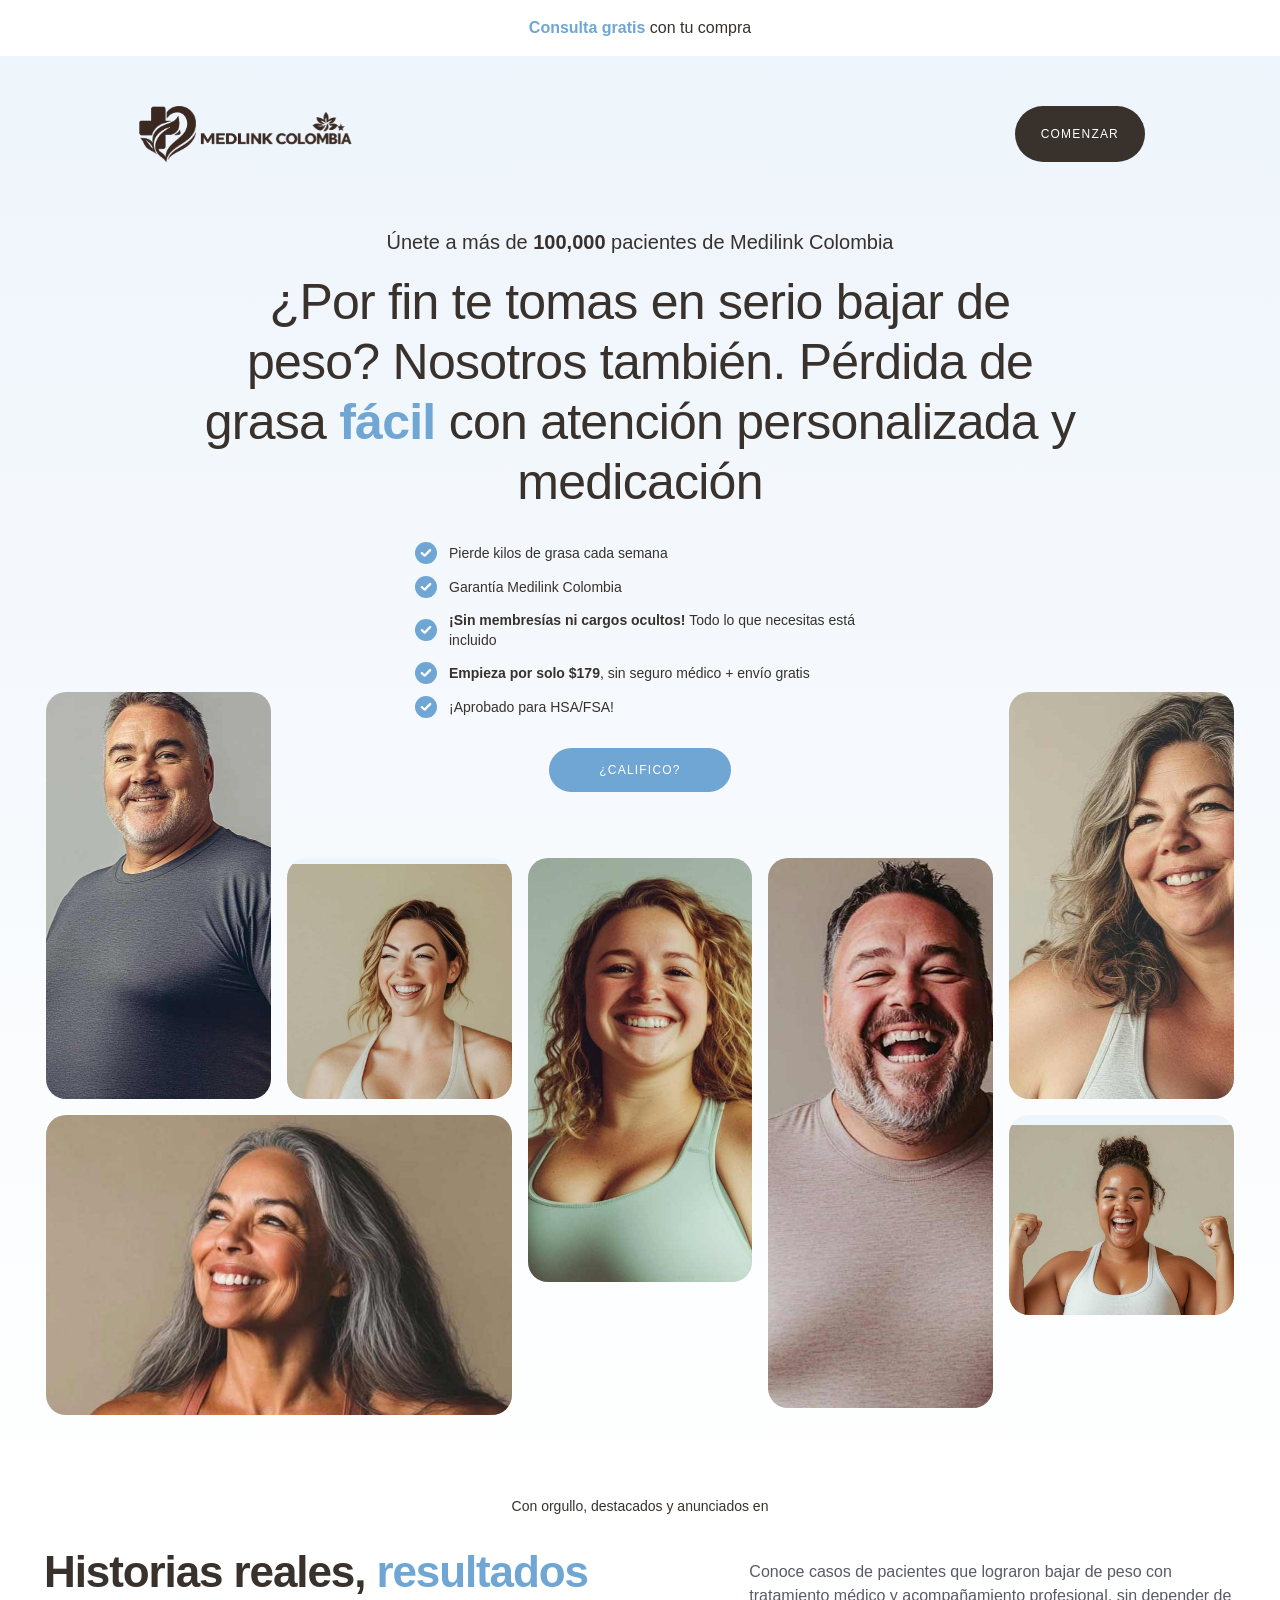
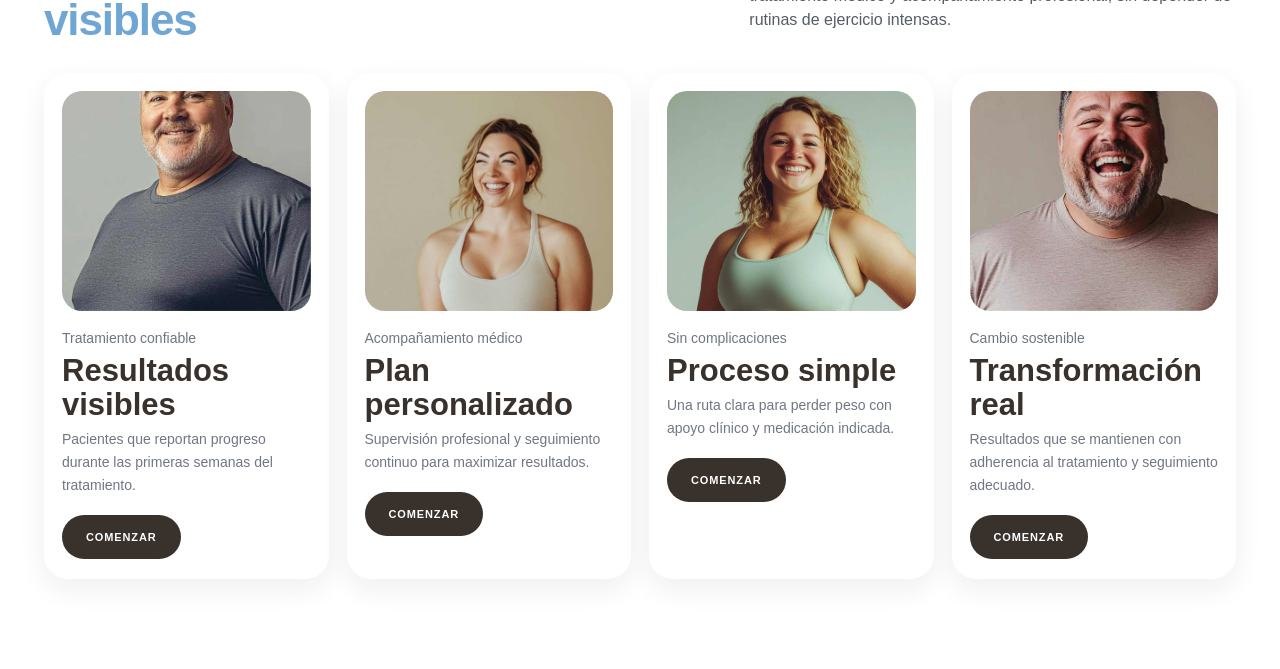
==== index.html @ 035f152e "consulta" ====
<!DOCTYPE html>
<html data-wf-page="675b10f75f873666bfc40424" data-wf-site="675b10f75f873666bfc40425" lang="es">

<!-- Mirrored from glp.medvi.org/ by HTTrack Website Copier/3.x [XR&CO'2014], Fri, 17 Apr 2026 00:10:45 GMT -->
<!-- Added by HTTrack -->
<meta http-equiv="content-type" content="text/html;charset=UTF-8" /><!-- /Added by HTTrack -->

<head>
  <meta charset="utf-8">
  <title>Medilink Colombia - Soluciones personalizadas para bajar de peso</title>
  <meta
    content="Soluciones personalizadas para bajar de peso de Medilink Colombia. Pérdida de peso alcanzable y sostenible con programas individualizados guiados por profesionales médicos que se adaptan a tu vida. Haz el cuestionario para ver si es adecuado para ti."
    name="description" />
  <meta content="Medilink Colombia - Soluciones personalizadas para bajar de peso" property="og:title" />
  <meta
    content="Soluciones personalizadas para bajar de peso de Medilink Colombia. Pérdida de peso alcanzable y sostenible con programas individualizados guiados por profesionales médicos que se adaptan a tu vida. Haz el cuestionario para ver si es adecuado para ti."
    property="og:description" />
  <meta content="width=device-width, initial-scale=1" name="viewport">
  <link href="css/normalize.css" rel="stylesheet" type="text/css">
  <link href="css/components.css" rel="stylesheet" type="text/css">
  <link href="css/medvi-ready.css" rel="stylesheet" type="text/css">
  <style id="mlk-img-motion">
    .mlk-img-effect {
      transform-origin: center center;
      backface-visibility: hidden;
      will-change: transform, opacity;
      transition: transform 1.05s cubic-bezier(.22, .61, .36, 1), opacity .85s ease;
    }

    .mlk-img-effect:not(.hero-photo) {
      opacity: .75;
      transform: scale(1.14);
    }

    .mlk-img-effect.hero-photo {
      opacity: .72;
      transform: translate3d(0, 30px, 0) scale3d(1.42, 1.42, 1) !important;
    }

    body.mlk-img-loaded .mlk-img-effect:not(.hero-photo) {
      opacity: 1;
      transform: scale(1);
    }

    body.mlk-img-loaded .mlk-img-effect.hero-photo {
      opacity: 1;
      transform: translate3d(0, 30px, 0) scale3d(1.2, 1.2, 1) !important;
    }

    .mlk-img-effect:not(.hero-photo):hover {
      transform: translateY(-1px) scale(1.065);
      transition-duration: .65s;
      transition-timing-function: cubic-bezier(.2, .8, .2, 1);
    }

    .photo-grid-item:hover .mlk-img-effect.hero-photo {
      transform: translate3d(0, 30px, 0) scale3d(1.3, 1.3, 1) !important;
      transition-duration: .7s;
      transition-timing-function: cubic-bezier(.2, .8, .2, 1);
    }

    .nav-menu .product-image {
      overflow: hidden;
      border-radius: 16px;
    }

    body.mlk-img-loaded .nav-menu .product-image:hover .mlk-img-effect:not(.hero-photo) {
      transform: scale(1.08);
    }

    @media (prefers-reduced-motion: reduce) {

      .mlk-img-effect,
      .mlk-img-effect.hero-photo {
        transition: none !important;
      }

      .mlk-img-effect,
      body.mlk-img-loaded .mlk-img-effect {
        opacity: 1 !important;
      }

      .mlk-img-effect:not(.hero-photo),
      body.mlk-img-loaded .mlk-img-effect:not(.hero-photo) {
        transform: scale(1) !important;
      }

      .mlk-img-effect.hero-photo,
      body.mlk-img-loaded .mlk-img-effect.hero-photo {
        transform: translate3d(0, 30px, 0) scale3d(1.2, 1.2, 1) !important;
      }

      .mlk-img-effect:hover,
      .photo-grid-item:hover .mlk-img-effect.hero-photo {
        transform: none !important;
      }
    }
  </style>
  <style>
    @media (min-width:992px) {
      html.w-mod-js:not(.w-mod-ix) [data-w-id="e674c190-0f85-4a4f-f074-12f799019504"] {
        -webkit-transform: translate3d(0, 35px, 0) scale3d(1, 1, 1) rotateX(0) rotateY(0) rotateZ(0) skew(0, 0);
        -moz-transform: translate3d(0, 35px, 0) scale3d(1, 1, 1) rotateX(0) rotateY(0) rotateZ(0) skew(0, 0);
        -ms-transform: translate3d(0, 35px, 0) scale3d(1, 1, 1) rotateX(0) rotateY(0) rotateZ(0) skew(0, 0);
        transform: translate3d(0, 35px, 0) scale3d(1, 1, 1) rotateX(0) rotateY(0) rotateZ(0) skew(0, 0);
        opacity: 0;
      }

      html.w-mod-js:not(.w-mod-ix) [data-w-id="e674c190-0f85-4a4f-f074-12f79901950e"] {
        -webkit-transform: translate3d(0, 35px, 0) scale3d(1, 1, 1) rotateX(0) rotateY(0) rotateZ(0) skew(0, 0);
        -moz-transform: translate3d(0, 35px, 0) scale3d(1, 1, 1) rotateX(0) rotateY(0) rotateZ(0) skew(0, 0);
        -ms-transform: translate3d(0, 35px, 0) scale3d(1, 1, 1) rotateX(0) rotateY(0) rotateZ(0) skew(0, 0);
        transform: translate3d(0, 35px, 0) scale3d(1, 1, 1) rotateX(0) rotateY(0) rotateZ(0) skew(0, 0);
        opacity: 0;
      }

      html.w-mod-js:not(.w-mod-ix) [data-w-id="e674c190-0f85-4a4f-f074-12f799019518"] {
        -webkit-transform: translate3d(0, 35px, 0) scale3d(1, 1, 1) rotateX(0) rotateY(0) rotateZ(0) skew(0, 0);
        -moz-transform: translate3d(0, 35px, 0) scale3d(1, 1, 1) rotateX(0) rotateY(0) rotateZ(0) skew(0, 0);
        -ms-transform: translate3d(0, 35px, 0) scale3d(1, 1, 1) rotateX(0) rotateY(0) rotateZ(0) skew(0, 0);
        transform: translate3d(0, 35px, 0) scale3d(1, 1, 1) rotateX(0) rotateY(0) rotateZ(0) skew(0, 0);
        opacity: 0;
      }

      html.w-mod-js:not(.w-mod-ix) [data-w-id="e674c190-0f85-4a4f-f074-12f799019522"] {
        -webkit-transform: translate3d(0, 35px, 0) scale3d(1, 1, 1) rotateX(0) rotateY(0) rotateZ(0) skew(0, 0);
        -moz-transform: translate3d(0, 35px, 0) scale3d(1, 1, 1) rotateX(0) rotateY(0) rotateZ(0) skew(0, 0);
        -ms-transform: translate3d(0, 35px, 0) scale3d(1, 1, 1) rotateX(0) rotateY(0) rotateZ(0) skew(0, 0);
        transform: translate3d(0, 35px, 0) scale3d(1, 1, 1) rotateX(0) rotateY(0) rotateZ(0) skew(0, 0);
        opacity: 0;
      }

      html.w-mod-js:not(.w-mod-ix) [data-w-id="01c7641e-baf1-0eb6-15cc-543fe012c82e"] {
        -webkit-transform: translate3d(0, 35px, 0) scale3d(1, 1, 1) rotateX(0) rotateY(0) rotateZ(0) skew(0, 0);
        -moz-transform: translate3d(0, 35px, 0) scale3d(1, 1, 1) rotateX(0) rotateY(0) rotateZ(0) skew(0, 0);
        -ms-transform: translate3d(0, 35px, 0) scale3d(1, 1, 1) rotateX(0) rotateY(0) rotateZ(0) skew(0, 0);
        transform: translate3d(0, 35px, 0) scale3d(1, 1, 1) rotateX(0) rotateY(0) rotateZ(0) skew(0, 0);
        opacity: 0;
      }

      html.w-mod-js:not(.w-mod-ix) [data-w-id="e674c190-0f85-4a4f-f074-12f799019509"] {
        -webkit-transform: translate3d(null, 0px, 0) scale3d(1, 1, 1) rotateX(0) rotateY(0) rotateZ(0deg) skew(0, 0);
        -moz-transform: translate3d(null, 0px, 0) scale3d(1, 1, 1) rotateX(0) rotateY(0) rotateZ(0deg) skew(0, 0);
        -ms-transform: translate3d(null, 0px, 0) scale3d(1, 1, 1) rotateX(0) rotateY(0) rotateZ(0deg) skew(0, 0);
        transform: translate3d(null, 0px, 0) scale3d(1, 1, 1) rotateX(0) rotateY(0) rotateZ(0deg) skew(0, 0);
      }

      html.w-mod-js:not(.w-mod-ix) [data-w-id="e674c190-0f85-4a4f-f074-12f799019513"] {
        -webkit-transform: translate3d(null, 0px, 0) scale3d(1, 1, 1) rotateX(0) rotateY(0) rotateZ(0deg) skew(0, 0);
        -moz-transform: translate3d(null, 0px, 0) scale3d(1, 1, 1) rotateX(0) rotateY(0) rotateZ(0deg) skew(0, 0);
        -ms-transform: translate3d(null, 0px, 0) scale3d(1, 1, 1) rotateX(0) rotateY(0) rotateZ(0deg) skew(0, 0);
        transform: translate3d(null, 0px, 0) scale3d(1, 1, 1) rotateX(0) rotateY(0) rotateZ(0deg) skew(0, 0);
      }

      html.w-mod-js:not(.w-mod-ix) [data-w-id="e674c190-0f85-4a4f-f074-12f79901951d"] {
        -webkit-transform: translate3d(null, 0px, 0) scale3d(1, 1, 1) rotateX(0) rotateY(0) rotateZ(0deg) skew(0, 0);
        -moz-transform: translate3d(null, 0px, 0) scale3d(1, 1, 1) rotateX(0) rotateY(0) rotateZ(0deg) skew(0, 0);
        -ms-transform: translate3d(null, 0px, 0) scale3d(1, 1, 1) rotateX(0) rotateY(0) rotateZ(0deg) skew(0, 0);
        transform: translate3d(null, 0px, 0) scale3d(1, 1, 1) rotateX(0) rotateY(0) rotateZ(0deg) skew(0, 0);
      }

      html.w-mod-js:not(.w-mod-ix) [data-w-id="e674c190-0f85-4a4f-f074-12f799019527"] {
        -webkit-transform: translate3d(null, 0px, 0) scale3d(1, 1, 1) rotateX(0) rotateY(0) rotateZ(0deg) skew(0, 0);
        -moz-transform: translate3d(null, 0px, 0) scale3d(1, 1, 1) rotateX(0) rotateY(0) rotateZ(0deg) skew(0, 0);
        -ms-transform: translate3d(null, 0px, 0) scale3d(1, 1, 1) rotateX(0) rotateY(0) rotateZ(0deg) skew(0, 0);
        transform: translate3d(null, 0px, 0) scale3d(1, 1, 1) rotateX(0) rotateY(0) rotateZ(0deg) skew(0, 0);
      }

      html.w-mod-js:not(.w-mod-ix) [data-w-id="d423a7e4-0c7a-89fc-0e4f-7700053c6957"] {
        -webkit-transform: translate3d(0, 35px, 0) scale3d(1, 1, 1) rotateX(0) rotateY(0) rotateZ(0) skew(0, 0);
        -moz-transform: translate3d(0, 35px, 0) scale3d(1, 1, 1) rotateX(0) rotateY(0) rotateZ(0) skew(0, 0);
        -ms-transform: translate3d(0, 35px, 0) scale3d(1, 1, 1) rotateX(0) rotateY(0) rotateZ(0) skew(0, 0);
        transform: translate3d(0, 35px, 0) scale3d(1, 1, 1) rotateX(0) rotateY(0) rotateZ(0) skew(0, 0);
        opacity: 0;
      }

      html.w-mod-js:not(.w-mod-ix) [data-w-id="d423a7e4-0c7a-89fc-0e4f-7700053c695c"] {
        -webkit-transform: translate3d(null, 0px, 0) scale3d(1, 1, 1) rotateX(0) rotateY(0) rotateZ(0deg) skew(0, 0);
        -moz-transform: translate3d(null, 0px, 0) scale3d(1, 1, 1) rotateX(0) rotateY(0) rotateZ(0deg) skew(0, 0);
        -ms-transform: translate3d(null, 0px, 0) scale3d(1, 1, 1) rotateX(0) rotateY(0) rotateZ(0deg) skew(0, 0);
        transform: translate3d(null, 0px, 0) scale3d(1, 1, 1) rotateX(0) rotateY(0) rotateZ(0deg) skew(0, 0);
      }

      html.w-mod-js:not(.w-mod-ix) [data-w-id="479a3202-ac8a-c37c-8a87-28e137f671bd"] {
        -webkit-transform: translate3d(0, 35px, 0) scale3d(1, 1, 1) rotateX(0) rotateY(0) rotateZ(0) skew(0, 0);
        -moz-transform: translate3d(0, 35px, 0) scale3d(1, 1, 1) rotateX(0) rotateY(0) rotateZ(0) skew(0, 0);
        -ms-transform: translate3d(0, 35px, 0) scale3d(1, 1, 1) rotateX(0) rotateY(0) rotateZ(0) skew(0, 0);
        transform: translate3d(0, 35px, 0) scale3d(1, 1, 1) rotateX(0) rotateY(0) rotateZ(0) skew(0, 0);
        opacity: 0;
      }

      html.w-mod-js:not(.w-mod-ix) [data-w-id="f6936d05-61d4-6b04-420d-5d64205a6a39"] {
        -webkit-transform: translate3d(0, 35px, 0) scale3d(1, 1, 1) rotateX(0) rotateY(0) rotateZ(0) skew(0, 0);
        -moz-transform: translate3d(0, 35px, 0) scale3d(1, 1, 1) rotateX(0) rotateY(0) rotateZ(0) skew(0, 0);
        -ms-transform: translate3d(0, 35px, 0) scale3d(1, 1, 1) rotateX(0) rotateY(0) rotateZ(0) skew(0, 0);
        transform: translate3d(0, 35px, 0) scale3d(1, 1, 1) rotateX(0) rotateY(0) rotateZ(0) skew(0, 0);
        opacity: 0;
      }

      html.w-mod-js:not(.w-mod-ix) [data-w-id="d5fdca53-e0b8-b389-68dd-94b9ae99a614"] {
        -webkit-transform: translate3d(0, 35px, 0) scale3d(1, 1, 1) rotateX(0) rotateY(0) rotateZ(0) skew(0, 0);
        -moz-transform: translate3d(0, 35px, 0) scale3d(1, 1, 1) rotateX(0) rotateY(0) rotateZ(0) skew(0, 0);
        -ms-transform: translate3d(0, 35px, 0) scale3d(1, 1, 1) rotateX(0) rotateY(0) rotateZ(0) skew(0, 0);
        transform: translate3d(0, 35px, 0) scale3d(1, 1, 1) rotateX(0) rotateY(0) rotateZ(0) skew(0, 0);
        opacity: 0;
      }

      html.w-mod-js:not(.w-mod-ix) [data-w-id="d5fdca53-e0b8-b389-68dd-94b9ae99a616"] {
        -webkit-transform: translate3d(0, 35px, 0) scale3d(1, 1, 1) rotateX(0) rotateY(0) rotateZ(0) skew(0, 0);
        -moz-transform: translate3d(0, 35px, 0) scale3d(1, 1, 1) rotateX(0) rotateY(0) rotateZ(0) skew(0, 0);
        -ms-transform: translate3d(0, 35px, 0) scale3d(1, 1, 1) rotateX(0) rotateY(0) rotateZ(0) skew(0, 0);
        transform: translate3d(0, 35px, 0) scale3d(1, 1, 1) rotateX(0) rotateY(0) rotateZ(0) skew(0, 0);
        opacity: 0;
      }
    }

    @media (max-width:991px) and (min-width:768px) {
      html.w-mod-js:not(.w-mod-ix) [data-w-id="479a3202-ac8a-c37c-8a87-28e137f671bd"] {
        -webkit-transform: translate3d(0, 35px, 0) scale3d(1, 1, 1) rotateX(0) rotateY(0) rotateZ(0) skew(0, 0);
        -moz-transform: translate3d(0, 35px, 0) scale3d(1, 1, 1) rotateX(0) rotateY(0) rotateZ(0) skew(0, 0);
        -ms-transform: translate3d(0, 35px, 0) scale3d(1, 1, 1) rotateX(0) rotateY(0) rotateZ(0) skew(0, 0);
        transform: translate3d(0, 35px, 0) scale3d(1, 1, 1) rotateX(0) rotateY(0) rotateZ(0) skew(0, 0);
        opacity: 0;
      }

      html.w-mod-js:not(.w-mod-ix) [data-w-id="f6936d05-61d4-6b04-420d-5d64205a6a39"] {
        -webkit-transform: translate3d(0, 35px, 0) scale3d(1, 1, 1) rotateX(0) rotateY(0) rotateZ(0) skew(0, 0);
        -moz-transform: translate3d(0, 35px, 0) scale3d(1, 1, 1) rotateX(0) rotateY(0) rotateZ(0) skew(0, 0);
        -ms-transform: translate3d(0, 35px, 0) scale3d(1, 1, 1) rotateX(0) rotateY(0) rotateZ(0) skew(0, 0);
        transform: translate3d(0, 35px, 0) scale3d(1, 1, 1) rotateX(0) rotateY(0) rotateZ(0) skew(0, 0);
        opacity: 0;
      }

      html.w-mod-js:not(.w-mod-ix) [data-w-id="d5fdca53-e0b8-b389-68dd-94b9ae99a614"] {
        -webkit-transform: translate3d(0, 35px, 0) scale3d(1, 1, 1) rotateX(0) rotateY(0) rotateZ(0) skew(0, 0);
        -moz-transform: translate3d(0, 35px, 0) scale3d(1, 1, 1) rotateX(0) rotateY(0) rotateZ(0) skew(0, 0);
        -ms-transform: translate3d(0, 35px, 0) scale3d(1, 1, 1) rotateX(0) rotateY(0) rotateZ(0) skew(0, 0);
        transform: translate3d(0, 35px, 0) scale3d(1, 1, 1) rotateX(0) rotateY(0) rotateZ(0) skew(0, 0);
        opacity: 0;
      }

      html.w-mod-js:not(.w-mod-ix) [data-w-id="d5fdca53-e0b8-b389-68dd-94b9ae99a616"] {
        -webkit-transform: translate3d(0, 35px, 0) scale3d(1, 1, 1) rotateX(0) rotateY(0) rotateZ(0) skew(0, 0);
        -moz-transform: translate3d(0, 35px, 0) scale3d(1, 1, 1) rotateX(0) rotateY(0) rotateZ(0) skew(0, 0);
        -ms-transform: translate3d(0, 35px, 0) scale3d(1, 1, 1) rotateX(0) rotateY(0) rotateZ(0) skew(0, 0);
        transform: translate3d(0, 35px, 0) scale3d(1, 1, 1) rotateX(0) rotateY(0) rotateZ(0) skew(0, 0);
        opacity: 0;
      }
    }
  </style>


  <script src="../ajax.googleapis.com/ajax/libs/webfont/1.6.26/webfont.js"
    type="50a0bc03bc5984468acccd74-text/javascript"></script>
  <script
    type="50a0bc03bc5984468acccd74-text/javascript">WebFont.load({  google: {    families: ["Red Hat Text:300,regular,500,600,700"]  }});</script>
  <script
    type="50a0bc03bc5984468acccd74-text/javascript">!function(o,c){var n=c.documentElement,t=" w-mod-";n.className+=t+"js",("ontouchstart"in o||o.DocumentTouch&&c instanceof DocumentTouch)&&(n.className+=t+"touch")}(window,document);</script>
  <link href="../medvi.org/medvi-icon.png" rel="shortcut icon" type="image/x-icon">
  <link href="../medvi.org/medvi-icon.png" rel="apple-touch-icon"><!--  Count Up Animation for Numbers  -->
  <script src="../cdn.jsdelivr.net/npm/%40flowbase-co/boosters-countup%401.0.0/dist/countup.min.js"
    type="50a0bc03bc5984468acccd74-text/javascript" defer=""></script>

  <script defer event-afid="6" event-affid="6" event-sub1="" event-sub2="" event-sub3="" event-sub4="" event-sub5=""
    event-pub="6" event-oid="5" event-page="1210ctrl" event-form="" event-tid="" data-domain="care.medvi.org"
    src="../plausible.io/js/script.pageview-props.js" type="50a0bc03bc5984468acccd74-text/javascript"></script>

  <meta name="facebook-domain-verification" content="zjrh79yvmzyolq0vtlf3o3zdoz22ql" />

  <link rel="alternate" hreflang="en" href="https://medvi.org/">
  <link rel="alternate" hreflang="es" href="https://es.medvi.org/">
  <script type="50a0bc03bc5984468acccd74-text/javascript" src="../cdn.weglot.com/weglot.min.js"></script>
  <script type="50a0bc03bc5984468acccd74-text/javascript">
    Weglot.initialize({
        api_key: 'wg_d8ae70ab2f3d959366b1c227ec1558865'
    });
</script>
  <!-- Start VWO Async SmartCode -->
  <link rel="preconnect" href="https://dev.visualwebsiteoptimizer.com/" />
  <script type="50a0bc03bc5984468acccd74-text/javascript" id='vwoCode'>
window._vwo_code || (function() {
var account_id=1023394,
version=2.1,
settings_tolerance=2000,
hide_element='body',
hide_element_style = 'opacity:0 !important;filter:alpha(opacity=0) !important;background:none !important;transition:none !important;',
/* DO NOT EDIT BELOW THIS LINE */
f=false,w=window,d=document,v=d.querySelector('#vwoCode'),cK='_vwo_'+account_id+'_settings',cc={};try{var c=JSON.parse(localStorage.getItem('_vwo_'+account_id+'_config'));cc=c&&typeof c==='object'?c:{}}catch(e){}var stT=cc.stT==='session'?w.sessionStorage:w.localStorage;code={nonce:v&&v.nonce,library_tolerance:function(){return typeof library_tolerance!=='undefined'?library_tolerance:undefined},settings_tolerance:function(){return cc.sT||settings_tolerance},hide_element_style:function(){return'{'+(cc.hES||hide_element_style)+'}'},hide_element:function(){if(performance.getEntriesByName('first-contentful-paint')[0]){return''}return typeof cc.hE==='string'?cc.hE:hide_element},getVersion:function(){return version},finish:function(e){if(!f){f=true;var t=d.getElementById('_vis_opt_path_hides');if(t)t.parentNode.removeChild(t);if(e)(new Image).src='../dev.visualwebsiteoptimizer.com/ee5ba7.gif?a='+account_id+e}},finished:function(){return f},addScript:function(e){var t=d.createElement('script');t.type='text/javascript';if(e.src){t.src=e.src}else{t.text=e.text}v&&t.setAttribute('nonce',v.nonce);d.getElementsByTagName('head')[0].appendChild(t)},load:function(e,t){var n=this.getSettings(),i=d.createElement('script'),r=this;t=t||{};if(n){i.textContent=n;d.getElementsByTagName('head')[0].appendChild(i);if(!w.VWO||VWO.caE){stT.removeItem(cK);r.load(e)}}else{var o=new XMLHttpRequest;o.open('GET.html',e,true);o.withCredentials=!t.dSC;o.responseType=t.responseType||'text';o.onload=function(){if(t.onloadCb){return t.onloadCb(o,e)}if(o.status===200||o.status===304){_vwo_code.addScript({text:o.responseText})}else{_vwo_code.finish('&e=loading_failure:'+e)}};o.onerror=function(){if(t.onerrorCb){return t.onerrorCb(e)}_vwo_code.finish('&e=loading_failure:'+e)};o.send()}},getSettings:function(){try{var e=stT.getItem(cK);if(!e){return}e=JSON.parse(e);if(Date.now()>e.e){stT.removeItem(cK);return}return e.s}catch(e){return}},init:function(){if(d.URL.indexOf('__vwo_disable__')>-1)return;var e=this.settings_tolerance();w._vwo_settings_timer=setTimeout(function(){_vwo_code.finish();stT.removeItem(cK)},e);var t;if(this.hide_element()!=='body'){t=d.createElement('style');var n=this.hide_element(),i=n?n+this.hide_element_style():'',r=d.getElementsByTagName('head')[0];t.setAttribute('id','_vis_opt_path_hides');v&&t.setAttribute('nonce',v.nonce);t.setAttribute('type','text/css');if(t.styleSheet)t.styleSheet.cssText=i;else t.appendChild(d.createTextNode(i));r.appendChild(t)}else{t=d.getElementsByTagName('head')[0];var i=d.createElement('div');i.style.cssText='z-index: 2147483647 !important;position: fixed !important;left: 0 !important;top: 0 !important;width: 100% !important;height: 100% !important;background: white !important;display: block !important;';i.setAttribute('id','_vis_opt_path_hides');i.classList.add('_vis_hide_layer');t.parentNode.insertBefore(i,t.nextSibling)}var o=window._vis_opt_url||d.URL,s='https://dev.visualwebsiteoptimizer.com/j.php?a='+account_id+'&u='+encodeURIComponent(o)+'&vn='+version;if(w.location.search.indexOf('_vwo_xhr')!==-1){this.addScript({src:s})}else{this.load(s+'&x=true')}}};w._vwo_code=code;code.init();})();
</script>
  <!-- End VWO Async SmartCode -->
  <!-- Google tag (gtag.js) -->
  <script async src="https://www.googletagmanager.com/gtag/js?id=AW-17694289818"
    type="50a0bc03bc5984468acccd74-text/javascript"></script>
  <script type="50a0bc03bc5984468acccd74-text/javascript">
  window.dataLayer = window.dataLayer || [];
  function gtag(){dataLayer.push(arguments);}
  gtag('js', new Date());
  gtag('config', 'AW-17694289818');
</script>
</head>

<body class="body">
  <div
    style="-webkit-transform:translate3d(0, -84px, 0) scale3d(1, 1, 1) rotateX(0) rotateY(0) rotateZ(0) skew(0, 0);-moz-transform:translate3d(0, -84px, 0) scale3d(1, 1, 1) rotateX(0) rotateY(0) rotateZ(0) skew(0, 0);-ms-transform:translate3d(0, -84px, 0) scale3d(1, 1, 1) rotateX(0) rotateY(0) rotateZ(0) skew(0, 0);transform:translate3d(0, -84px, 0) scale3d(1, 1, 1) rotateX(0) rotateY(0) rotateZ(0) skew(0, 0)"
    class="w-layout-blockcontainer hero---navigation fixed w-container">
    <div class="navigation fixed-2">
      <a href="https://home.medvi.org/" class="medvi-header-logo fixed-3 w-nav-brand"><img width="250" loading="eager"
          alt="Logo de Medilink Colombia" src="images/LOGO-MEDILINK.png" class="logo-image fixed-4"></a>
      <div class="header-ctas fixed-5">
        <a href="intakeform6089.html?afid=org" class="primary-cta nav fixed-6 w-button">Obtén aprobación</a>
        <a data-w-id="75c0f0e7-0026-faeb-f0c8-b35055cf7fa7" href="#" class="navbar-wrapper fixed-7 w-inline-block"
          alt="Menu Link">
          <div class="navbar_hamburger fixed-8">
            <div class="navbar_hamburger-line _1 fixed-9"></div>
            <div class="navbar_hamburger-line _2 fixed-10"></div>
          </div>
        </a>
      </div>
    </div>
  </div>

  <div class="main-page-wrapper">
    <div data-w-id="39198298-98d3-7ca4-293e-1e90ed08feee" class="announcements" style="display:block;">
      <div class="top-bar-text"><span class="evergreen">Consulta gratis</span> con tu compra<br></div>
    </div>
    <section id="hero" data-w-id="706a5c6f-e030-079d-a39b-d302d49c06b4" class="section---hero">
      <div data-w-id="68625416-fd88-ff71-10df-f23f9bbea1c2"
        class="w-layout-blockcontainer hero---navigation w-container">
        <div class="navigation">
          <a href="https://home.medvi.org/" class="medvi-header-logo w-nav-brand"><img width="250" loading="eager"
              alt="Logo de Medilink Colombia" src="images/LOGO-MEDILINK.png" class="logo-image"></a>
          <div class="header-ctas">
            <a href="intakeform6089.html?afid=org" class="primary-cta nav w-button">Comenzar</a>
          </div>
        </div>
      </div>
      <div data-w-id="2b5f5bb8-4e72-75d4-3f93-c322b69f4445" class="w-layout-blockcontainer hero---content w-container">
        <div class="hero-block">
          <div class="hero-preheader">Únete a más de <span class="text-span">100,000</span> pacientes de Medilink Colombia</div>
          <h1 class="heading">¿Por fin te tomas en serio bajar de peso? Nosotros también. Pérdida de grasa <span class="evergreen">fácil</span> con atención personalizada y medicación</h1>
          <div class="w-layout-grid list-grid hero-checklist">
            <div id="w-node-_0e395121-33fa-02bc-dd6f-d50a531e6895-bfc40424" class="list-item-container"><img
                alt="Pierde peso rápido" src="images/checkmark-icon-white.svg" class="image checkmark">
              <div class="list-item-text">Pierde kilos de grasa cada semana</div>
            </div>
            <div id="w-node-_73d7b881-9a86-cfdd-8a58-47ed50c961af-bfc40424" class="list-item-container"><img
                alt="Garantía Medilink Colombia" src="images/checkmark-icon-white.svg" class="image checkmark">
              <div class="list-item-text">Garantía Medilink Colombia</div>
            </div>
            <div id="w-node-ba0cb621-9a7e-b50c-5ff2-cb11cc2fb6ab-bfc40424" class="list-item-container"><img
                alt="Sin cargos ocultos" src="images/checkmark-icon-white.svg" class="image checkmark">
              <div class="list-item-text"><span class="semi-bold">¡Sin membresías ni cargos ocultos!</span> Todo lo que
                necesitas está incluido</div>
            </div>
            <div id="w-node-ba0cb621-9a7e-b50c-5ff2-cb11cc2fb6ab-bfc40424" class="list-item-container"><img
                alt="Empieza hoy" src="images/checkmark-icon-white.svg" class="image checkmark">
              <div class="list-item-text"><span class="semi-bold">Empieza por solo $179</span>, sin seguro médico +
                envío gratis</div>
            </div>
            <div id="w-node-ba0cb621-9a7e-b50c-5ff2-cb11cc2fb6ab-bfc40424" class="list-item-container"><img
                alt="Aprobado para HSA y FSA" src="images/checkmark-icon-white.svg" class="image checkmark">
              <div class="list-item-text">¡Aprobado para HSA/FSA!</div>
            </div>
          </div>
          <a href="intakeform6089.html?afid=org" class="primary-cta green w-button">¿Califico?</a>
        </div>
      </div>
      <div class="w-layout-blockcontainer hero---photo-grid w-container">
        <div class="w-layout-grid photo-grid">
          <div id="w-node-_9a1169ec-b435-ec7c-b769-a31e527334c3-bfc40424"
            data-w-id="9a1169ec-b435-ec7c-b769-a31e527334c3" class="photo-grid-item photo-1"><img
              src="images/hero-grid-9.jpg" loading="lazy"
              style="-webkit-transform:translate3d(0, 30px, 0) scale3d(1.5, 1.5, 1) rotateX(0) rotateY(0) rotateZ(0) skew(0, 0);-moz-transform:translate3d(0, 30px, 0) scale3d(1.5, 1.5, 1) rotateX(0) rotateY(0) rotateZ(0) skew(0, 0);-ms-transform:translate3d(0, 30px, 0) scale3d(1.5, 1.5, 1) rotateX(0) rotateY(0) rotateZ(0) skew(0, 0);transform:translate3d(0, 30px, 0) scale3d(1.5, 1.5, 1) rotateX(0) rotateY(0) rotateZ(0) skew(0, 0)"
              data-w-id="70731589-e1fd-62c8-3083-5d342ed26b77" alt="" class="hero-photo"></div>
          <div id="w-node-_8103a7a7-6b87-43cc-c88c-71aeca06e8a2-bfc40424"
            data-w-id="8103a7a7-6b87-43cc-c88c-71aeca06e8a2" class="photo-grid-item"><img src="images/hero-grid-4.jpg"
              loading="lazy"
              style="-webkit-transform:translate3d(0, 30px, 0) scale3d(1.5, 1.5, 1) rotateX(0) rotateY(0) rotateZ(0) skew(0, 0);-moz-transform:translate3d(0, 30px, 0) scale3d(1.5, 1.5, 1) rotateX(0) rotateY(0) rotateZ(0) skew(0, 0);-ms-transform:translate3d(0, 30px, 0) scale3d(1.5, 1.5, 1) rotateX(0) rotateY(0) rotateZ(0) skew(0, 0);transform:translate3d(0, 30px, 0) scale3d(1.5, 1.5, 1) rotateX(0) rotateY(0) rotateZ(0) skew(0, 0)"
              sizes="(max-width: 991px) 100vw, (max-width: 1112px) 94vw, 1046px" alt=""
              srcset="images/hero-grid-4-p-500.jpg 500w, images/hero-grid-4.jpg 1046w" class="hero-photo"></div>
          <div id="w-node-ea117f1c-394a-e248-16ae-dcbf6f7ec467-bfc40424"
            data-w-id="ea117f1c-394a-e248-16ae-dcbf6f7ec467" class="photo-grid-item photo-3"><img
              src="images/hero-grid-3.jpg" loading="lazy"
              style="-webkit-transform:translate3d(0, 30px, 0) scale3d(1.5, 1.5, 1) rotateX(0) rotateY(0) rotateZ(0) skew(0, 0);-moz-transform:translate3d(0, 30px, 0) scale3d(1.5, 1.5, 1) rotateX(0) rotateY(0) rotateZ(0) skew(0, 0);-ms-transform:translate3d(0, 30px, 0) scale3d(1.5, 1.5, 1) rotateX(0) rotateY(0) rotateZ(0) skew(0, 0);transform:translate3d(0, 30px, 0) scale3d(1.5, 1.5, 1) rotateX(0) rotateY(0) rotateZ(0) skew(0, 0)"
              sizes="(max-width: 991px) 100vw, 94vw" alt=""
              srcset="images/hero-grid-3-p-500.jpg 500w, images/hero-grid-3.jpg 904w" class="hero-photo"></div>
          <div id="w-node-ab777a44-dbc7-e212-0bb5-c17502a5e95b-bfc40424"
            data-w-id="ab777a44-dbc7-e212-0bb5-c17502a5e95b" class="photo-grid-item photo-4"><img
              src="images/hero-grid-8.jpg" loading="lazy"
              style="-webkit-transform:translate3d(0, 30px, 0) scale3d(1.5, 1.5, 1) rotateX(0) rotateY(0) rotateZ(0) skew(0, 0);-moz-transform:translate3d(0, 30px, 0) scale3d(1.5, 1.5, 1) rotateX(0) rotateY(0) rotateZ(0) skew(0, 0);-ms-transform:translate3d(0, 30px, 0) scale3d(1.5, 1.5, 1) rotateX(0) rotateY(0) rotateZ(0) skew(0, 0);transform:translate3d(0, 30px, 0) scale3d(1.5, 1.5, 1) rotateX(0) rotateY(0) rotateZ(0) skew(0, 0)"
              alt="" class="hero-photo"></div>
          <div id="w-node-c3791351-6d7c-aa8f-9e0e-369c117eea4d-bfc40424"
            data-w-id="c3791351-6d7c-aa8f-9e0e-369c117eea4d" class="photo-grid-item photo-5"><img
              src="images/hero-grid-6b.jpg" loading="lazy"
              style="-webkit-transform:translate3d(0, 30px, 0) scale3d(1.5, 1.5, 1) rotateX(0) rotateY(0) rotateZ(0) skew(0, 0);-moz-transform:translate3d(0, 30px, 0) scale3d(1.5, 1.5, 1) rotateX(0) rotateY(0) rotateZ(0) skew(0, 0);-ms-transform:translate3d(0, 30px, 0) scale3d(1.5, 1.5, 1) rotateX(0) rotateY(0) rotateZ(0) skew(0, 0);transform:translate3d(0, 30px, 0) scale3d(1.5, 1.5, 1) rotateX(0) rotateY(0) rotateZ(0) skew(0, 0)"
              sizes="(max-width: 991px) 100vw, 94vw" alt=""
              srcset="images/hero-grid-6b-p-500.jpg 500w, images/hero-grid-6b.jpg 900w" class="hero-photo"></div>
          <div id="w-node-_66200590-da1a-430c-a330-eeb380814971-bfc40424"
            data-w-id="66200590-da1a-430c-a330-eeb380814971" class="photo-grid-item"><img src="images/reviews-img-4.jpg"
              loading="lazy"
              style="-webkit-transform:translate3d(0, 30px, 0) scale3d(1.5, 1.5, 1) rotateX(0) rotateY(0) rotateZ(0) skew(0, 0);-moz-transform:translate3d(0, 30px, 0) scale3d(1.5, 1.5, 1) rotateX(0) rotateY(0) rotateZ(0) skew(0, 0);-ms-transform:translate3d(0, 30px, 0) scale3d(1.5, 1.5, 1) rotateX(0) rotateY(0) rotateZ(0) skew(0, 0);transform:translate3d(0, 30px, 0) scale3d(1.5, 1.5, 1) rotateX(0) rotateY(0) rotateZ(0) skew(0, 0)"
              sizes="(max-width: 991px) 100vw, 94vw" alt=""
              srcset="images/reviews-img-4-p-500.jpg 500w, images/reviews-img-4.jpg 800w" class="hero-photo"></div>
          <div id="w-node-_5063d31c-127f-5f21-c0bf-4b2b96283d34-bfc40424"
            data-w-id="5063d31c-127f-5f21-c0bf-4b2b96283d34" class="photo-grid-item photo-7"><img
              src="images/change-grid-4_1.jpg" loading="lazy"
              style="-webkit-transform:translate3d(0, 30px, 0) scale3d(1.5, 1.5, 1) rotateX(0) rotateY(0) rotateZ(0) skew(0, 0);-moz-transform:translate3d(0, 30px, 0) scale3d(1.5, 1.5, 1) rotateX(0) rotateY(0) rotateZ(0) skew(0, 0);-ms-transform:translate3d(0, 30px, 0) scale3d(1.5, 1.5, 1) rotateX(0) rotateY(0) rotateZ(0) skew(0, 0);transform:translate3d(0, 30px, 0) scale3d(1.5, 1.5, 1) rotateX(0) rotateY(0) rotateZ(0) skew(0, 0)"
              sizes="(max-width: 991px) 100vw, 94vw" alt=""
              srcset="images/change-grid-4_1-p-500.jpg 500w, images/change-grid-4_1.jpg 982w" class="hero-photo"></div>
        </div>
      </div>
    </section>
    <div>
      <p style="text-align:center;" class="section-paragraph">Con orgullo, destacados y anunciados en</p>
    </div>
    <section class="featured-products-section">
      <div class="featured-products-head">
        <h2 class="featured-products-title">Historias reales, <span class="evergreen">resultados visibles</span></h2>
        <p class="featured-products-copy">Conoce casos de pacientes que lograron bajar de peso con tratamiento médico y
          acompañamiento profesional, sin depender de rutinas de ejercicio intensas.</p>
      </div>
      <div class="featured-products-grid">
        <article class="featured-product-card">
          <div class="featured-product-image mint"><img src="images/hero-grid-9.jpg" alt="Paciente con resultados en pérdida de peso"
              class="featured-product-img photo"></div>
          <p class="featured-product-price">Tratamiento confiable</p>
          <h3 class="featured-product-name">Resultados visibles</h3>
          <p class="featured-product-note">Pacientes que reportan progreso durante las primeras semanas del tratamiento.</p>
          <a href="intakeform6089.html?afid=org" class="featured-product-cta">Comenzar</a>
        </article>
        <article class="featured-product-card">
          <div class="featured-product-image stone"><img src="images/hero-grid-4.jpg" alt="Paciente con cambio físico"
              class="featured-product-img photo"></div>
          <p class="featured-product-price">Acompañamiento médico</p>
          <h3 class="featured-product-name">Plan personalizado</h3>
          <p class="featured-product-note">Supervisión profesional y seguimiento continuo para maximizar resultados.</p>
          <a href="intakeform6089.html?afid=org" class="featured-product-cta">Comenzar</a>
        </article>
        <article class="featured-product-card">
          <div class="featured-product-image sky"><img src="images/hero-grid-3.jpg" alt="Paciente satisfecho con su avance"
              class="featured-product-img photo"></div>
          <p class="featured-product-price">Sin complicaciones</p>
          <h3 class="featured-product-name">Proceso simple</h3>
          <p class="featured-product-note">Una ruta clara para perder peso con apoyo clínico y medicación indicada.</p>
          <a href="intakeform6089.html?afid=org" class="featured-product-cta">Comenzar</a>
        </article>
        <article class="featured-product-card">
          <div class="featured-product-image ice"><img src="images/hero-grid-8.jpg" alt="Paciente con transformación física"
              class="featured-product-img photo"></div>
          <p class="featured-product-price">Cambio sostenible</p>
          <h3 class="featured-product-name">Transformación real</h3>
          <p class="featured-product-note">Resultados que se mantienen con adherencia al tratamiento y seguimiento adecuado.</p>
          <a href="intakeform6089.html?afid=org" class="featured-product-cta">Comenzar</a>
        </article>
      </div>
    </section>
  </div>
  <script type="text/javascript">
    document.addEventListener('DOMContentLoaded', function () {
      document.querySelectorAll('body img').forEach(function (img) {
        if (img.classList.contains('checkmark')) return;
        if (img.classList.contains('right-arrow-icn')) return;
        var src = img.getAttribute('src') || '';
        if (src.indexOf('icn-close') !== -1) return;
        img.classList.add('mlk-img-effect');
      });
      window.requestAnimationFrame(function () {
        window.requestAnimationFrame(function () {
          window.setTimeout(function () {
            document.body.classList.add('mlk-img-loaded');
          }, 120);
        });
      });
    });
  </script>
  <script src="../d3e54v103j8qbb.cloudfront.net/js/jquery-3.5.1.min.dc5e7f18c8b7f6.js?site=675b10f75f873666bfc40425"
    type="50a0bc03bc5984468acccd74-text/javascript" integrity="sha256-9/aliU8dGd2tb6OSsuzixeV4y/faTqgFtohetphbbj0="
    crossorigin="anonymous"></script>
  <script src="js/medvi-ready.js" type="50a0bc03bc5984468acccd74-text/javascript"></script>
  <script type="50a0bc03bc5984468acccd74-text/javascript">
///////////////////////////////////////////////
// Vertical Progress Bar for Journey Section //
///////////////////////////////////////////////
document.addEventListener('DOMContentLoaded', () => {
    const progressBar = document.getElementById('progress-bar');
    const progressContainer = document.querySelector('.progress-container');
    const progressWrapHeight = 1355; // Known fixed height of .progress-wrap
    const viewportHeight = window.innerHeight;
    const updateProgressBar = () => {
        const progressContainerRect = progressContainer.getBoundingClientRect();
        const halfwayPoint = viewportHeight / 2; // Middle of the viewport
        if (progressContainerRect.top > halfwayPoint) {
            // Before the section comes into view
            progressBar.style.height = `0px`;
            progressBar.style.top = `0px`;
        } else if (progressContainerRect.bottom < halfwayPoint) {
            // After the section has scrolled past
            progressBar.style.height = `${progressWrapHeight}px`;
            progressBar.style.top = `0px`;
        } else {
            // While the section is in view
            const visibleHeight = Math.min(
                Math.max(0, halfwayPoint - progressContainerRect.top),
                progressWrapHeight
            );
            progressBar.style.height = `${visibleHeight}px`;
            progressBar.style.top = `0px`; // Fixed to the container's top
        }
    };
    // Trigger updates on scroll and resize
    window.addEventListener('scroll', updateProgressBar);
    window.addEventListener('resize', updateProgressBar);
    // Initialize the progress bar position
    updateProgressBar();
});
</script>
  <script src="../weblocks.io/library.html" defer="" type="50a0bc03bc5984468acccd74-text/javascript"></script>
  <script type="50a0bc03bc5984468acccd74-text/javascript">
/////////////////////////////////////////////////
// "Enter Your Weight" Weight Selection Slider //
/////////////////////////////////////////////////
document.getElementById('weightSlider').addEventListener('input', function () {
    this.style.setProperty('--value', this.value);
});
$(document).ready(function () {
    var weight = 200; // Initial value
    var updateTimeout; // Variable to hold the timeout ID
    var animationDelay = 300; // Delay in milliseconds before starting the animation
    $('[name=weight]').val(weight);
    updateWeightAndLoss(weight, true); // Initial update without delay
    $("[name=weight]").on("input", function () {
        weight = $(this).val();
        $('#fv').text(weight); // Update the immediate weight value display
        // Clear any existing timeout to prevent multiple triggers
        clearTimeout(updateTimeout);
        // Set a timeout to delay the weight loss animation after slider stops moving
        updateTimeout = setTimeout(function () {
            animateNumberChange('#cp', parseInt($('#cp').text()), (weight * 0.23).toFixed(0));
        }, animationDelay); // Adjust the delay as needed (default is 1000 ms)
    });
    function updateWeightAndLoss(weight, immediate) {
        if (immediate) {
            $('#fv').text(weight);
            $('#cp').text((weight * 0.23).toFixed(0));
        }
    }
    function animateNumberChange(selector, start, end) {
        end = parseInt(end);
        if (start === end) return; // No animation needed if the start and end are the same
        var duration = 500; // Total duration of the animation in ms
        var range = end - start;
        var stepTime = Math.abs(Math.floor(duration / range));
        stepTime = Math.max(stepTime, 20); // Ensure a minimum step time for smoothness
        var current = start;
        var increment = end > start ? 1 : -1;
        function step() {
            current += increment;
            $(selector).text(current);
            if ((increment > 0 && current < end) || (increment < 0 && current > end)) {
                setTimeout(step, stepTime);
            } else {
                $(selector).text(end); // Ensure the final value is set
            }
        }
        step();
    }
});
</script>
  <script type="50a0bc03bc5984468acccd74-text/javascript">
///////////////////////////////////////////////////////////////
// Slideout Menu - Adding shadow under menu-header on scroll //
///////////////////////////////////////////////////////////////
   document.addEventListener('DOMContentLoaded', function () {
     const slideoutMenu = document.querySelector('.slideout-menu');
     const menuHeader = document.querySelector('.menu-header');
     if (slideoutMenu && menuHeader) {
       slideoutMenu.addEventListener('scroll', function () {
         if (slideoutMenu.scrollTop > 0) {
           menuHeader.classList.add('has-shadow');
         } else {
           menuHeader.classList.remove('has-shadow');
         }
       });
     } else {
      console.error('No se encontró uno o ambos elementos. Revisa los nombres de clase.');
     }
   });
 </script>
  <script type="50a0bc03bc5984468acccd74-text/javascript" src="../www.mnbvpo8trk.com/scripts/main.js"></script>
  <script type="50a0bc03bc5984468acccd74-text/javascript">
        EF.configure({
    tld: ".medvi.org",
    organic: {
      offer_id: 5,
      affiliate_id: 6
    }
  });
    EF.click({
      tracking_domain: "https://www.mnbvpo8trk.com",
      offer_id: EF.urlParameter('oid'),
      affiliate_id: EF.urlParameter('affid'),
      sub1: EF.urlParameter('sub1'),
      sub2: EF.urlParameter('sub2'),
      sub3: EF.urlParameter('sub3'),
      sub4: EF.urlParameter('sub4'),
      sub5: EF.urlParameter('sub5'),
      uid: EF.urlParameter('uid'),
      source_id: EF.urlParameter('source_id'),
      transaction_id: EF.urlParameter('_ef_transaction_id'),
      sccid: EF.urlParameter("ScCid") || EF.urlParameter("sccid"),
    });
  </script>
  <script
    type="50a0bc03bc5984468acccd74-text/javascript"> (function () { const paramsd = new URLSearchParams(window.location.search); const hasFbclid = paramsd.has("fbclid"); const hasAffid = paramsd.has("affid"); if (hasFbclid && !hasAffid) { const banner = document.createElement("div"); banner.textContent = "Aviso: es posible que hayas ingresado a este sitio web desde un anuncio con un actor o con personal médico generado por IA. Al continuar en este sitio web, reconoces este descargo de responsabilidad."; Object.assign(banner.style, { position: "fixed", top: "0", left: "0", width: "100%", height: "50px", backgroundColor: "red", color: "white", fontWeight: "bold", display: "flex", alignItems: "center", justifyContent: "center", zIndex: "9999" }); document.body.appendChild(banner); } })(); </script>
  <script src="cdn-cgi/scripts/7d0fa10a/cloudflare-static/rocket-loader.min.js"
    data-cf-settings="50a0bc03bc5984468acccd74-|49" defer></script>
  <script defer src="https://static.cloudflareinsights.com/beacon.min.js/v8c78df7c7c0f484497ecbca7046644da1771523124516"
    integrity="sha512-8DS7rgIrAmghBFwoOTujcf6D9rXvH8xm8JQ1Ja01h9QX8EzXldiszufYa4IFfKdLUKTTrnSFXLDkUEOTrZQ8Qg=="
    data-cf-beacon='{"version":"2024.11.0","token":"de27b07604654082ad42be389673fd0e","server_timing":{"name":{"cfCacheStatus":true,"cfEdge":true,"cfExtPri":true,"cfL4":true,"cfOrigin":true,"cfSpeedBrain":true},"location_startswith":null}}'
    crossorigin="anonymous"></script>
</body>

<!-- Mirrored from glp.medvi.org/ by HTTrack Website Copier/3.x [XR&CO'2014], Fri, 17 Apr 2026 00:11:31 GMT -->

</html>
---- css/components.css ----
@font-face {
  font-family: 'webflow-icons';
  src: url("[data-uri]") format('truetype');
  font-weight: normal;
  font-style: normal;
}
[class^="w-icon-"],
[class*=" w-icon-"] {
  /* use !important to prevent issues with browser extensions that change fonts */
  font-family: 'webflow-icons' !important;
  speak: none;
  font-style: normal;
  font-weight: normal;
  font-variant: normal;
  text-transform: none;
  line-height: 1;
  /* Better Font Rendering =========== */
  -webkit-font-smoothing: antialiased;
  -moz-osx-font-smoothing: grayscale;
}
.w-icon-slider-right:before {
  content: "\e600";
}
.w-icon-slider-left:before {
  content: "\e601";
}
.w-icon-nav-menu:before {
  content: "\e602";
}
.w-icon-arrow-down:before,
.w-icon-dropdown-toggle:before {
  content: "\e603";
}
.w-icon-file-upload-remove:before {
  content: "\e900";
}
.w-icon-file-upload-icon:before {
  content: "\e903";
}
* {
  -webkit-box-sizing: border-box;
  -moz-box-sizing: border-box;
  box-sizing: border-box;
}
html {
  height: 100%;
}
body {
  margin: 0;
  min-height: 100%;
  background-color: #fff;
  font-family: Arial, sans-serif;
  font-size: 14px;
  line-height: 20px;
  color: #333;
}
img {
  max-width: 100%;
  vertical-align: middle;
  display: inline-block;
}
html.w-mod-touch * {
  background-attachment: scroll !important;
}
.w-block {
  display: block;
}
.w-inline-block {
  max-width: 100%;
  display: inline-block;
}
.w-clearfix:before,
.w-clearfix:after {
  content: " ";
  display: table;
  grid-column-start: 1;
  grid-row-start: 1;
  grid-column-end: 2;
  grid-row-end: 2;
}
.w-clearfix:after {
  clear: both;
}
.w-hidden {
  display: none;
}
.w-button {
  display: inline-block;
  padding: 9px 15px;
  background-color: #3898EC;
  color: white;
  border: 0;
  line-height: inherit;
  text-decoration: none;
  cursor: pointer;
  border-radius: 0;
}
input.w-button {
  -webkit-appearance: button;
}
html[data-w-dynpage] [data-w-cloak] {
  color: transparent !important;
}
.w-code-block {
  margin: unset;
}
pre.w-code-block code {
  all: inherit;
}
.w-optimization {
  display: contents;
}
.w-webflow-badge,
.w-webflow-badge > img {
  box-sizing: unset;
  width: unset;
  height: unset;
  max-height: unset;
  max-width: unset;
  min-height: unset;
  min-width: unset;
  margin: unset;
  padding: unset;
  float: unset;
  clear: unset;
  border: unset;
  border-radius: unset;
  background: unset;
  background-image: unset;
  background-position: unset;
  background-size: unset;
  background-repeat: unset;
  background-origin: unset;
  background-clip: unset;
  background-attachment: unset;
  background-color: unset;
  box-shadow: unset;
  transform: unset;
  transition: unset;
  direction: unset;
  font-family: unset;
  font-weight: unset;
  color: unset;
  font-size: unset;
  line-height: unset;
  font-style: unset;
  font-variant: unset;
  text-align: unset;
  letter-spacing: unset;
  text-decoration: unset;
  text-indent: unset;
  text-transform: unset;
  list-style-type: unset;
  text-shadow: unset;
  vertical-align: unset;
  cursor: unset;
  white-space: unset;
  word-break: unset;
  word-spacing: unset;
  word-wrap: unset;
}
.w-webflow-badge {
  position: fixed !important;
  display: inline-block !important;
  visibility: visible !important;
  opacity: 1 !important;
  z-index: 2147483647 !important;
  top: auto !important;
  right: 12px !important;
  bottom: 12px !important;
  left: auto !important;
  color: #aaadb0 !important;
  background-color: #fff !important;
  border-radius: 3px !important;
  padding: 6px !important;
  font-size: 12px !important;
  line-height: 14px !important;
  text-decoration: none !important;
  transform: none !important;
  margin: 0 !important;
  width: auto !important;
  height: auto !important;
  overflow: unset !important;
  white-space: nowrap;
  box-shadow: 0 0 0 1px rgba(0, 0, 0, 0.1), 0px 1px 3px rgba(0, 0, 0, 0.1);
  cursor: pointer;
}
.w-webflow-badge > img {
  position: unset;
  display: inline-block !important;
  visibility: unset !important;
  opacity: 1 !important;
  vertical-align: middle !important;
}
h1,
h2,
h3,
h4,
h5,
h6 {
  font-weight: bold;
  margin-bottom: 10px;
}
h1 {
  font-size: 38px;
  line-height: 44px;
  margin-top: 20px;
}
h2 {
  font-size: 32px;
  line-height: 36px;
  margin-top: 20px;
}
h3 {
  font-size: 24px;
  line-height: 30px;
  margin-top: 20px;
}
h4 {
  font-size: 18px;
  line-height: 24px;
  margin-top: 10px;
}
h5 {
  font-size: 14px;
  line-height: 20px;
  margin-top: 10px;
}
h6 {
  font-size: 12px;
  line-height: 18px;
  margin-top: 10px;
}
p {
  margin-top: 0;
  margin-bottom: 10px;
}
blockquote {
  margin: 0 0 10px 0;
  padding: 10px 20px;
  border-left: 5px solid #E2E2E2;
  font-size: 18px;
  line-height: 22px;
}
figure {
  margin: 0;
  margin-bottom: 10px;
}
figcaption {
  margin-top: 5px;
  text-align: center;
}
ul,
ol {
  margin-top: 0px;
  margin-bottom: 10px;
  padding-left: 40px;
}
.w-list-unstyled {
  padding-left: 0;
  list-style: none;
}
.w-embed:before,
.w-embed:after {
  content: " ";
  display: table;
  grid-column-start: 1;
  grid-row-start: 1;
  grid-column-end: 2;
  grid-row-end: 2;
}
.w-embed:after {
  clear: both;
}
.w-video {
  width: 100%;
  position: relative;
  padding: 0;
}
.w-video iframe,
.w-video object,
.w-video embed {
  position: absolute;
  top: 0;
  left: 0;
  width: 100%;
  height: 100%;
  border: none;
}
fieldset {
  padding: 0;
  margin: 0;
  border: 0;
}
button,
[type='button'],
[type='reset'] {
  border: 0;
  cursor: pointer;
  -webkit-appearance: button;
}
.w-form {
  margin: 0 0 15px;
}
.w-form-done {
  display: none;
  padding: 20px;
  text-align: center;
  background-color: #dddddd;
}
.w-form-fail {
  display: none;
  margin-top: 10px;
  padding: 10px;
  background-color: #ffdede;
}
label {
  display: block;
  margin-bottom: 5px;
  font-weight: bold;
}
.w-input,
.w-select {
  display: block;
  width: 100%;
  height: 38px;
  padding: 8px 12px;
  margin-bottom: 10px;
  font-size: 14px;
  line-height: 1.42857143;
  color: #333333;
  vertical-align: middle;
  background-color: #ffffff;
  border: 1px solid #cccccc;
}
.w-input::placeholder,
.w-select::placeholder {
  color: #999;
}
.w-input:focus,
.w-select:focus {
  border-color: #3898EC;
  outline: 0;
}
.w-input[disabled],
.w-select[disabled],
.w-input[readonly],
.w-select[readonly],
fieldset[disabled] .w-input,
fieldset[disabled] .w-select {
  cursor: not-allowed;
}
.w-input[disabled]:not(.w-input-disabled),
.w-select[disabled]:not(.w-input-disabled),
.w-input[readonly],
.w-select[readonly],
fieldset[disabled]:not(.w-input-disabled) .w-input,
fieldset[disabled]:not(.w-input-disabled) .w-select {
  background-color: #eeeeee;
}
textarea.w-input,
textarea.w-select {
  height: auto;
}
.w-select {
  background-color: #f3f3f3;
}
.w-select[multiple] {
  height: auto;
}
.w-form-label {
  display: inline-block;
  cursor: pointer;
  font-weight: normal;
  margin-bottom: 0px;
}
.w-radio {
  display: block;
  margin-bottom: 5px;
  padding-left: 20px;
}
.w-radio:before,
.w-radio:after {
  content: " ";
  display: table;
  grid-column-start: 1;
  grid-row-start: 1;
  grid-column-end: 2;
  grid-row-end: 2;
}
.w-radio:after {
  clear: both;
}
.w-radio-input {
  margin: 4px 0 0;
  line-height: normal;
  float: left;
  margin-left: -20px;
}
.w-radio-input {
  margin-top: 3px;
}
.w-file-upload {
  display: block;
  margin-bottom: 10px;
}
.w-file-upload-input {
  width: 0.1px;
  height: 0.1px;
  opacity: 0;
  overflow: hidden;
  position: absolute;
  z-index: -100;
}
.w-file-upload-default,
.w-file-upload-uploading,
.w-file-upload-success {
  display: inline-block;
  color: #333333;
}
.w-file-upload-error {
  display: block;
  margin-top: 10px;
}
.w-file-upload-default.w-hidden,
.w-file-upload-uploading.w-hidden,
.w-file-upload-error.w-hidden,
.w-file-upload-success.w-hidden {
  display: none;
}
.w-file-upload-uploading-btn {
  display: flex;
  font-size: 14px;
  font-weight: normal;
  cursor: pointer;
  margin: 0;
  padding: 8px 12px;
  border: 1px solid #cccccc;
  background-color: #fafafa;
}
.w-file-upload-file {
  display: flex;
  flex-grow: 1;
  justify-content: space-between;
  margin: 0;
  padding: 8px 9px 8px 11px;
  border: 1px solid #cccccc;
  background-color: #fafafa;
}
.w-file-upload-file-name {
  font-size: 14px;
  font-weight: normal;
  display: block;
}
.w-file-remove-link {
  margin-top: 3px;
  margin-left: 10px;
  width: auto;
  height: auto;
  padding: 3px;
  display: block;
  cursor: pointer;
}
.w-icon-file-upload-remove {
  margin: auto;
  font-size: 10px;
}
.w-file-upload-error-msg {
  display: inline-block;
  color: #ea384c;
  padding: 2px 0;
}
.w-file-upload-info {
  display: inline-block;
  line-height: 38px;
  padding: 0 12px;
}
.w-file-upload-label {
  display: inline-block;
  font-size: 14px;
  font-weight: normal;
  cursor: pointer;
  margin: 0;
  padding: 8px 12px;
  border: 1px solid #cccccc;
  background-color: #fafafa;
}
.w-icon-file-upload-icon,
.w-icon-file-upload-uploading {
  display: inline-block;
  margin-right: 8px;
  width: 20px;
}
.w-icon-file-upload-uploading {
  height: 20px;
}
.w-container {
  margin-left: auto;
  margin-right: auto;
  max-width: 940px;
}
.w-container:before,
.w-container:after {
  content: " ";
  display: table;
  grid-column-start: 1;
  grid-row-start: 1;
  grid-column-end: 2;
  grid-row-end: 2;
}
.w-container:after {
  clear: both;
}
.w-container .w-row {
  margin-left: -10px;
  margin-right: -10px;
}
.w-row:before,
.w-row:after {
  content: " ";
  display: table;
  grid-column-start: 1;
  grid-row-start: 1;
  grid-column-end: 2;
  grid-row-end: 2;
}
.w-row:after {
  clear: both;
}
.w-row .w-row {
  margin-left: 0;
  margin-right: 0;
}
.w-col {
  position: relative;
  float: left;
  width: 100%;
  min-height: 1px;
  padding-left: 10px;
  padding-right: 10px;
}
.w-col .w-col {
  padding-left: 0;
  padding-right: 0;
}
.w-col-1 {
  width: 8.33333333%;
}
.w-col-2 {
  width: 16.66666667%;
}
.w-col-3 {
  width: 25%;
}
.w-col-4 {
  width: 33.33333333%;
}
.w-col-5 {
  width: 41.66666667%;
}
.w-col-6 {
  width: 50%;
}
.w-col-7 {
  width: 58.33333333%;
}
.w-col-8 {
  width: 66.66666667%;
}
.w-col-9 {
  width: 75%;
}
.w-col-10 {
  width: 83.33333333%;
}
.w-col-11 {
  width: 91.66666667%;
}
.w-col-12 {
  width: 100%;
}
.w-hidden-main {
  display: none !important;
}
@media screen and (max-width: 991px) {
  .w-container {
    max-width: 728px;
  }
  .w-hidden-main {
    display: inherit !important;
  }
  .w-hidden-medium {
    display: none !important;
  }
  .w-col-medium-1 {
    width: 8.33333333%;
  }
  .w-col-medium-2 {
    width: 16.66666667%;
  }
  .w-col-medium-3 {
    width: 25%;
  }
  .w-col-medium-4 {
    width: 33.33333333%;
  }
  .w-col-medium-5 {
    width: 41.66666667%;
  }
  .w-col-medium-6 {
    width: 50%;
  }
  .w-col-medium-7 {
    width: 58.33333333%;
  }
  .w-col-medium-8 {
    width: 66.66666667%;
  }
  .w-col-medium-9 {
    width: 75%;
  }
  .w-col-medium-10 {
    width: 83.33333333%;
  }
  .w-col-medium-11 {
    width: 91.66666667%;
  }
  .w-col-medium-12 {
    width: 100%;
  }
  .w-col-stack {
    width: 100%;
    left: auto;
    right: auto;
  }
}
@media screen and (max-width: 767px) {
  .w-hidden-main {
    display: inherit !important;
  }
  .w-hidden-medium {
    display: inherit !important;
  }
  .w-hidden-small {
    display: none !important;
  }
  .w-row,
  .w-container .w-row {
    margin-left: 0;
    margin-right: 0;
  }
  .w-col {
    width: 100%;
    left: auto;
    right: auto;
  }
  .w-col-small-1 {
    width: 8.33333333%;
  }
  .w-col-small-2 {
    width: 16.66666667%;
  }
  .w-col-small-3 {
    width: 25%;
  }
  .w-col-small-4 {
    width: 33.33333333%;
  }
  .w-col-small-5 {
    width: 41.66666667%;
  }
  .w-col-small-6 {
    width: 50%;
  }
  .w-col-small-7 {
    width: 58.33333333%;
  }
  .w-col-small-8 {
    width: 66.66666667%;
  }
  .w-col-small-9 {
    width: 75%;
  }
  .w-col-small-10 {
    width: 83.33333333%;
  }
  .w-col-small-11 {
    width: 91.66666667%;
  }
  .w-col-small-12 {
    width: 100%;
  }
}
@media screen and (max-width: 479px) {
  .w-container {
    max-width: none;
  }
  .w-hidden-main {
    display: inherit !important;
  }
  .w-hidden-medium {
    display: inherit !important;
  }
  .w-hidden-small {
    display: inherit !important;
  }
  .w-hidden-tiny {
    display: none !important;
  }
  .w-col {
    width: 100%;
  }
  .w-col-tiny-1 {
    width: 8.33333333%;
  }
  .w-col-tiny-2 {
    width: 16.66666667%;
  }
  .w-col-tiny-3 {
    width: 25%;
  }
  .w-col-tiny-4 {
    width: 33.33333333%;
  }
  .w-col-tiny-5 {
    width: 41.66666667%;
  }
  .w-col-tiny-6 {
    width: 50%;
  }
  .w-col-tiny-7 {
    width: 58.33333333%;
  }
  .w-col-tiny-8 {
    width: 66.66666667%;
  }
  .w-col-tiny-9 {
    width: 75%;
  }
  .w-col-tiny-10 {
    width: 83.33333333%;
  }
  .w-col-tiny-11 {
    width: 91.66666667%;
  }
  .w-col-tiny-12 {
    width: 100%;
  }
}
.w-widget {
  position: relative;
}
.w-widget-map {
  width: 100%;
  height: 400px;
}
.w-widget-map label {
  width: auto;
  display: inline;
}
.w-widget-map img {
  max-width: inherit;
}
.w-widget-map .gm-style-iw {
  text-align: center;
}
.w-widget-map .gm-style-iw > button {
  display: none !important;
}
.w-widget-twitter {
  overflow: hidden;
}
.w-widget-twitter-count-shim {
  display: inline-block;
  vertical-align: top;
  position: relative;
  width: 28px;
  height: 20px;
  text-align: center;
  background: white;
  border: #758696 solid 1px;
  border-radius: 3px;
}
.w-widget-twitter-count-shim * {
  pointer-events: none;
  user-select: none;
}
.w-widget-twitter-count-shim .w-widget-twitter-count-inner {
  position: relative;
  font-size: 15px;
  line-height: 12px;
  text-align: center;
  color: #999;
  font-family: serif;
}
.w-widget-twitter-count-shim .w-widget-twitter-count-clear {
  position: relative;
  display: block;
}
.w-widget-twitter-count-shim.w--large {
  width: 36px;
  height: 28px;
}
.w-widget-twitter-count-shim.w--large .w-widget-twitter-count-inner {
  font-size: 18px;
  line-height: 18px;
}
.w-widget-twitter-count-shim:not(.w--vertical) {
  margin-left: 5px;
  margin-right: 8px;
}
.w-widget-twitter-count-shim:not(.w--vertical).w--large {
  margin-left: 6px;
}
.w-widget-twitter-count-shim:not(.w--vertical):before,
.w-widget-twitter-count-shim:not(.w--vertical):after {
  top: 50%;
  left: 0;
  border: solid transparent;
  content: ' ';
  height: 0;
  width: 0;
  position: absolute;
  pointer-events: none;
}
.w-widget-twitter-count-shim:not(.w--vertical):before {
  border-color: rgba(117, 134, 150, 0);
  border-right-color: #5d6c7b;
  border-width: 4px;
  margin-left: -9px;
  margin-top: -4px;
}
.w-widget-twitter-count-shim:not(.w--vertical).w--large:before {
  border-width: 5px;
  margin-left: -10px;
  margin-top: -5px;
}
.w-widget-twitter-count-shim:not(.w--vertical):after {
  border-color: rgba(255, 255, 255, 0);
  border-right-color: white;
  border-width: 4px;
  margin-left: -8px;
  margin-top: -4px;
}
.w-widget-twitter-count-shim:not(.w--vertical).w--large:after {
  border-width: 5px;
  margin-left: -9px;
  margin-top: -5px;
}
.w-widget-twitter-count-shim.w--vertical {
  width: 61px;
  height: 33px;
  margin-bottom: 8px;
}
.w-widget-twitter-count-shim.w--vertical:before,
.w-widget-twitter-count-shim.w--vertical:after {
  top: 100%;
  left: 50%;
  border: solid transparent;
  content: ' ';
  height: 0;
  width: 0;
  position: absolute;
  pointer-events: none;
}
.w-widget-twitter-count-shim.w--vertical:before {
  border-color: rgba(117, 134, 150, 0);
  border-top-color: #5d6c7b;
  border-width: 5px;
  margin-left: -5px;
}
.w-widget-twitter-count-shim.w--vertical:after {
  border-color: rgba(255, 255, 255, 0);
  border-top-color: white;
  border-width: 4px;
  margin-left: -4px;
}
.w-widget-twitter-count-shim.w--vertical .w-widget-twitter-count-inner {
  font-size: 18px;
  line-height: 22px;
}
.w-widget-twitter-count-shim.w--vertical.w--large {
  width: 76px;
}
.w-background-video {
  position: relative;
  overflow: hidden;
  height: 500px;
  color: white;
}
.w-background-video > video {
  background-size: cover;
  background-position: 50% 50%;
  position: absolute;
  margin: auto;
  width: 100%;
  height: 100%;
  right: -100%;
  bottom: -100%;
  top: -100%;
  left: -100%;
  object-fit: cover;
  z-index: -100;
}
.w-background-video > video::-webkit-media-controls-start-playback-button {
  display: none !important;
  -webkit-appearance: none;
}
.w-background-video--control {
  position: absolute;
  bottom: 1em;
  right: 1em;
  background-color: transparent;
  padding: 0;
}
.w-background-video--control > [hidden] {
  display: none !important;
}
.w-slider {
  position: relative;
  height: 300px;
  text-align: center;
  background: #dddddd;
  clear: both;
  -webkit-tap-highlight-color: rgba(0, 0, 0, 0);
  tap-highlight-color: rgba(0, 0, 0, 0);
}
.w-slider-mask {
  position: relative;
  display: block;
  overflow: hidden;
  z-index: 1;
  left: 0;
  right: 0;
  height: 100%;
  white-space: nowrap;
}
.w-slide {
  position: relative;
  display: inline-block;
  vertical-align: top;
  width: 100%;
  height: 100%;
  white-space: normal;
  text-align: left;
}
.w-slider-nav {
  position: absolute;
  z-index: 2;
  top: auto;
  right: 0;
  bottom: 0;
  left: 0;
  margin: auto;
  padding-top: 10px;
  height: 40px;
  text-align: center;
  -webkit-tap-highlight-color: rgba(0, 0, 0, 0);
  tap-highlight-color: rgba(0, 0, 0, 0);
}
.w-slider-nav.w-round > div {
  border-radius: 100%;
}
.w-slider-nav.w-num > div {
  width: auto;
  height: auto;
  padding: 0.2em 0.5em;
  font-size: inherit;
  line-height: inherit;
}
.w-slider-nav.w-shadow > div {
  box-shadow: 0 0 3px rgba(51, 51, 51, 0.4);
}
.w-slider-nav-invert {
  color: #fff;
}
.w-slider-nav-invert > div {
  background-color: rgba(34, 34, 34, 0.4);
}
.w-slider-nav-invert > div.w-active {
  background-color: #222;
}
.w-slider-dot {
  position: relative;
  display: inline-block;
  width: 1em;
  height: 1em;
  background-color: rgba(255, 255, 255, 0.4);
  cursor: pointer;
  margin: 0 3px 0.5em;
  transition: background-color 100ms, color 100ms;
}
.w-slider-dot.w-active {
  background-color: #fff;
}
.w-slider-dot:focus {
  outline: none;
  box-shadow: 0px 0px 0px 2px #fff;
}
.w-slider-dot:focus.w-active {
  box-shadow: none;
}
.w-slider-arrow-left,
.w-slider-arrow-right {
  position: absolute;
  width: 80px;
  top: 0;
  right: 0;
  bottom: 0;
  left: 0;
  margin: auto;
  cursor: pointer;
  overflow: hidden;
  color: white;
  font-size: 40px;
  -webkit-tap-highlight-color: rgba(0, 0, 0, 0);
  tap-highlight-color: rgba(0, 0, 0, 0);
  user-select: none;
}
.w-slider-arrow-left [class^='w-icon-'],
.w-slider-arrow-right [class^='w-icon-'],
.w-slider-arrow-left [class*=' w-icon-'],
.w-slider-arrow-right [class*=' w-icon-'] {
  position: absolute;
}
.w-slider-arrow-left:focus,
.w-slider-arrow-right:focus {
  outline: 0;
}
.w-slider-arrow-left {
  z-index: 3;
  right: auto;
}
.w-slider-arrow-right {
  z-index: 4;
  left: auto;
}
.w-icon-slider-left,
.w-icon-slider-right {
  top: 0;
  right: 0;
  bottom: 0;
  left: 0;
  margin: auto;
  width: 1em;
  height: 1em;
}
.w-slider-aria-label {
  border: 0;
  clip: rect(0 0 0 0);
  height: 1px;
  margin: -1px;
  overflow: hidden;
  padding: 0;
  position: absolute;
  width: 1px;
}
.w-slider-force-show {
  display: block !important;
}
.w-dropdown {
  display: inline-block;
  position: relative;
  text-align: left;
  margin-left: auto;
  margin-right: auto;
  z-index: 900;
}
.w-dropdown-btn,
.w-dropdown-toggle,
.w-dropdown-link {
  position: relative;
  vertical-align: top;
  text-decoration: none;
  color: #222222;
  padding: 20px;
  text-align: left;
  margin-left: auto;
  margin-right: auto;
  white-space: nowrap;
}
.w-dropdown-toggle {
  user-select: none;
  display: inline-block;
  cursor: pointer;
  padding-right: 40px;
}
.w-dropdown-toggle:focus {
  outline: 0;
}
.w-icon-dropdown-toggle {
  position: absolute;
  top: 0;
  right: 0;
  bottom: 0;
  margin: auto;
  margin-right: 20px;
  width: 1em;
  height: 1em;
}
.w-dropdown-list {
  position: absolute;
  background: #dddddd;
  display: none;
  min-width: 100%;
}
.w-dropdown-list.w--open {
  display: block;
}
.w-dropdown-link {
  padding: 10px 20px;
  display: block;
  color: #222222;
}
.w-dropdown-link.w--current {
  color: #0082f3;
}
.w-dropdown-link:focus {
  outline: 0;
}
@media screen and (max-width: 767px) {
  .w-nav-brand {
    padding-left: 10px;
  }
}
/**
 * ## Note
 * Safari (on both iOS and OS X) does not handle viewport units (vh, vw) well.
 * For example percentage units do not work on descendants of elements that
 * have any dimensions expressed in viewport units. It also doesn’t handle them at
 * all in `calc()`.
 */
/**
 * Wrapper around all lightbox elements
 *
 * 1. Since the lightbox can receive focus, IE also gives it an outline.
 * 2. Fixes flickering on Chrome when a transition is in progress
 *    underneath the lightbox.
 */
.w-lightbox-backdrop {
  cursor: auto;
  font-style: normal;
  letter-spacing: normal;
  list-style: disc;
  text-indent: 0;
  text-shadow: none;
  text-transform: none;
  visibility: visible;
  white-space: normal;
  word-break: normal;
  word-spacing: normal;
  word-wrap: normal;
  position: fixed;
  top: 0;
  right: 0;
  bottom: 0;
  left: 0;
  color: #fff;
  font-family: "Helvetica Neue", Helvetica, Ubuntu, "Segoe UI", Verdana, sans-serif;
  font-size: 17px;
  line-height: 1.2;
  font-weight: 300;
  text-align: center;
  background: rgba(0, 0, 0, 0.9);
  z-index: 2000;
  outline: 0;
  /* 1 */
  opacity: 0;
  -webkit-user-select: none;
  -moz-user-select: none;
  -webkit-tap-highlight-color: transparent;
  -webkit-transform: translate(0, 0);
  /* 2 */
}
/**
 * Neat trick to bind the rubberband effect to our canvas instead of the whole
 * document on iOS. It also prevents a bug that causes the document underneath to scroll.
 */
.w-lightbox-backdrop,
.w-lightbox-container {
  height: 100%;
  overflow: auto;
  -webkit-overflow-scrolling: touch;
}
.w-lightbox-content {
  position: relative;
  height: 100vh;
  overflow: hidden;
}
.w-lightbox-view {
  position: absolute;
  width: 100vw;
  height: 100vh;
  opacity: 0;
}
.w-lightbox-view:before {
  content: "";
  height: 100vh;
}
/* .w-lightbox-content */
.w-lightbox-group,
.w-lightbox-group .w-lightbox-view,
.w-lightbox-group .w-lightbox-view:before {
  height: 86vh;
}
.w-lightbox-frame,
.w-lightbox-view:before {
  display: inline-block;
  vertical-align: middle;
}
/*
 * 1. Remove default margin set by user-agent on the <figure> element.
 */
.w-lightbox-figure {
  position: relative;
  margin: 0;
  /* 1 */
}
.w-lightbox-group .w-lightbox-figure {
  cursor: pointer;
}
/**
 * IE adds image dimensions as width and height attributes on the IMG tag,
 * but we need both width and height to be set to auto to enable scaling.
 */
.w-lightbox-img {
  width: auto;
  height: auto;
  max-width: none;
}
/**
 * 1. Reset if style is set by user on "All Images"
 */
.w-lightbox-image {
  display: block;
  float: none;
  /* 1 */
  max-width: 100vw;
  max-height: 100vh;
}
.w-lightbox-group .w-lightbox-image {
  max-height: 86vh;
}
.w-lightbox-caption {
  position: absolute;
  right: 0;
  bottom: 0;
  left: 0;
  padding: 0.5em 1em;
  background: rgba(0, 0, 0, 0.4);
  text-align: left;
  text-overflow: ellipsis;
  white-space: nowrap;
  overflow: hidden;
}
.w-lightbox-embed {
  position: absolute;
  top: 0;
  right: 0;
  bottom: 0;
  left: 0;
  width: 100%;
  height: 100%;
}
.w-lightbox-control {
  position: absolute;
  top: 0;
  width: 4em;
  background-size: 24px;
  background-repeat: no-repeat;
  background-position: center;
  cursor: pointer;
  -webkit-transition: all 0.3s;
  transition: all 0.3s;
}
.w-lightbox-left {
  display: none;
  bottom: 0;
  left: 0;
  /* <svg xmlns="http://www.w3.org/2000/svg" viewBox="-20 0 24 40" width="24" height="40"><g transform="rotate(45)"><path d="m0 0h5v23h23v5h-28z" opacity=".4"/><path d="m1 1h3v23h23v3h-26z" fill="#fff"/></g></svg> */
  background-image: url("[data-uri]");
}
.w-lightbox-right {
  display: none;
  right: 0;
  bottom: 0;
  /* <svg xmlns="http://www.w3.org/2000/svg" viewBox="-4 0 24 40" width="24" height="40"><g transform="rotate(45)"><path d="m0-0h28v28h-5v-23h-23z" opacity=".4"/><path d="m1 1h26v26h-3v-23h-23z" fill="#fff"/></g></svg> */
  background-image: url("[data-uri]");
}
/*
 * Without specifying the with and height inside the SVG, all versions of IE render the icon too small.
 * The bug does not seem to manifest itself if the elements are tall enough such as the above arrows.
 * (http://stackoverflow.com/questions/16092114/background-size-differs-in-internet-explorer)
 */
.w-lightbox-close {
  right: 0;
  height: 2.6em;
  /* <svg xmlns="http://www.w3.org/2000/svg" viewBox="-4 0 18 17" width="18" height="17"><g transform="rotate(45)"><path d="m0 0h7v-7h5v7h7v5h-7v7h-5v-7h-7z" opacity=".4"/><path d="m1 1h7v-7h3v7h7v3h-7v7h-3v-7h-7z" fill="#fff"/></g></svg> */
  background-image: url("[data-uri]");
  background-size: 18px;
}
/**
 * 1. All IE versions add extra space at the bottom without this.
 */
.w-lightbox-strip {
  position: absolute;
  bottom: 0;
  left: 0;
  right: 0;
  padding: 0 1vh;
  line-height: 0;
  /* 1 */
  white-space: nowrap;
  overflow-x: auto;
  overflow-y: hidden;
}
/*
 * 1. We use content-box to avoid having to do `width: calc(10vh + 2vw)`
 *    which doesn’t work in Safari anyway.
 * 2. Chrome renders images pixelated when switching to GPU. Making sure
 *    the parent is also rendered on the GPU (by setting translate3d for
 *    example) fixes this behavior.
 */
.w-lightbox-item {
  display: inline-block;
  width: 10vh;
  padding: 2vh 1vh;
  box-sizing: content-box;
  /* 1 */
  cursor: pointer;
  -webkit-transform: translate3d(0, 0, 0);
  /* 2 */
}
.w-lightbox-active {
  opacity: 0.3;
}
.w-lightbox-thumbnail {
  position: relative;
  height: 10vh;
  background: #222;
  overflow: hidden;
}
.w-lightbox-thumbnail-image {
  position: absolute;
  top: 0;
  left: 0;
}
.w-lightbox-thumbnail .w-lightbox-tall {
  top: 50%;
  width: 100%;
  -webkit-transform: translate(0, -50%);
  transform: translate(0, -50%);
}
.w-lightbox-thumbnail .w-lightbox-wide {
  left: 50%;
  height: 100%;
  -webkit-transform: translate(-50%, 0);
  transform: translate(-50%, 0);
}
/*
 * Spinner
 *
 * Absolute pixel values are used to avoid rounding errors that would cause
 * the white spinning element to be misaligned with the track.
 */
.w-lightbox-spinner {
  position: absolute;
  top: 50%;
  left: 50%;
  box-sizing: border-box;
  width: 40px;
  height: 40px;
  margin-top: -20px;
  margin-left: -20px;
  border: 5px solid rgba(0, 0, 0, 0.4);
  border-radius: 50%;
  -webkit-animation: spin 0.8s infinite linear;
  animation: spin 0.8s infinite linear;
}
.w-lightbox-spinner:after {
  content: "";
  position: absolute;
  top: -4px;
  right: -4px;
  bottom: -4px;
  left: -4px;
  border: 3px solid transparent;
  border-bottom-color: #fff;
  border-radius: 50%;
}
/*
 * Utility classes
 */
.w-lightbox-hide {
  display: none;
}
.w-lightbox-noscroll {
  overflow: hidden;
}
@media (min-width: 768px) {
  .w-lightbox-content {
    height: 96vh;
    margin-top: 2vh;
  }
  .w-lightbox-view,
  .w-lightbox-view:before {
    height: 96vh;
  }
  /* .w-lightbox-content */
  .w-lightbox-group,
  .w-lightbox-group .w-lightbox-view,
  .w-lightbox-group .w-lightbox-view:before {
    height: 84vh;
  }
  .w-lightbox-image {
    max-width: 96vw;
    max-height: 96vh;
  }
  .w-lightbox-group .w-lightbox-image {
    max-width: 82.3vw;
    max-height: 84vh;
  }
  .w-lightbox-left,
  .w-lightbox-right {
    display: block;
    opacity: 0.5;
  }
  .w-lightbox-close {
    opacity: 0.8;
  }
  .w-lightbox-control:hover {
    opacity: 1;
  }
}
.w-lightbox-inactive,
.w-lightbox-inactive:hover {
  opacity: 0;
}
.w-richtext:before,
.w-richtext:after {
  content: " ";
  display: table;
  grid-column-start: 1;
  grid-row-start: 1;
  grid-column-end: 2;
  grid-row-end: 2;
}
.w-richtext:after {
  clear: both;
}
.w-richtext[contenteditable="true"]:before,
.w-richtext[contenteditable="true"]:after {
  white-space: initial;
}
.w-richtext ol,
.w-richtext ul {
  overflow: hidden;
}
.w-richtext .w-richtext-figure-selected.w-richtext-figure-type-video div:after,
.w-richtext .w-richtext-figure-selected[data-rt-type="video"] div:after {
  outline: 2px solid #2895f7;
}
.w-richtext .w-richtext-figure-selected.w-richtext-figure-type-image div,
.w-richtext .w-richtext-figure-selected[data-rt-type="image"] div {
  outline: 2px solid #2895f7;
}
.w-richtext figure.w-richtext-figure-type-video > div:after,
.w-richtext figure[data-rt-type="video"] > div:after {
  content: '';
  position: absolute;
  display: none;
  left: 0;
  top: 0;
  right: 0;
  bottom: 0;
}
.w-richtext figure {
  position: relative;
  max-width: 60%;
}
.w-richtext figure > div:before {
  cursor: default!important;
}
.w-richtext figure img {
  width: 100%;
}
.w-richtext figure figcaption.w-richtext-figcaption-placeholder {
  opacity: 0.6;
}
.w-richtext figure div {
  /* fix incorrectly sized selection border in the data manager */
  font-size: 0px;
  color: transparent;
}
.w-richtext figure.w-richtext-figure-type-image,
.w-richtext figure[data-rt-type="image"] {
  display: table;
}
.w-richtext figure.w-richtext-figure-type-image > div,
.w-richtext figure[data-rt-type="image"] > div {
  display: inline-block;
}
.w-richtext figure.w-richtext-figure-type-image > figcaption,
.w-richtext figure[data-rt-type="image"] > figcaption {
  display: table-caption;
  caption-side: bottom;
}
.w-richtext figure.w-richtext-figure-type-video,
.w-richtext figure[data-rt-type="video"] {
  width: 60%;
  height: 0;
}
.w-richtext figure.w-richtext-figure-type-video iframe,
.w-richtext figure[data-rt-type="video"] iframe {
  position: absolute;
  top: 0;
  left: 0;
  width: 100%;
  height: 100%;
}
.w-richtext figure.w-richtext-figure-type-video > div,
.w-richtext figure[data-rt-type="video"] > div {
  width: 100%;
}
.w-richtext figure.w-richtext-align-center {
  margin-right: auto;
  margin-left: auto;
  clear: both;
}
.w-richtext figure.w-richtext-align-center.w-richtext-figure-type-image > div,
.w-richtext figure.w-richtext-align-center[data-rt-type="image"] > div {
  max-width: 100%;
}
.w-richtext figure.w-richtext-align-normal {
  clear: both;
}
.w-richtext figure.w-richtext-align-fullwidth {
  width: 100%;
  max-width: 100%;
  text-align: center;
  clear: both;
  display: block;
  margin-right: auto;
  margin-left: auto;
}
.w-richtext figure.w-richtext-align-fullwidth > div {
  display: inline-block;
  /* padding-bottom is used for aspect ratios in video figures
      we want the div to inherit that so hover/selection borders in the designer-canvas
      fit right*/
  padding-bottom: inherit;
}
.w-richtext figure.w-richtext-align-fullwidth > figcaption {
  display: block;
}
.w-richtext figure.w-richtext-align-floatleft {
  float: left;
  margin-right: 15px;
  clear: none;
}
.w-richtext figure.w-richtext-align-floatright {
  float: right;
  margin-left: 15px;
  clear: none;
}
.w-nav {
  position: relative;
  background: #dddddd;
  z-index: 1000;
}
.w-nav:before,
.w-nav:after {
  content: " ";
  display: table;
  grid-column-start: 1;
  grid-row-start: 1;
  grid-column-end: 2;
  grid-row-end: 2;
}
.w-nav:after {
  clear: both;
}
.w-nav-brand {
  position: relative;
  float: left;
  text-decoration: none;
  color: #333333;
}
.w-nav-link {
  position: relative;
  display: inline-block;
  vertical-align: top;
  text-decoration: none;
  color: #222222;
  padding: 20px;
  text-align: left;
  margin-left: auto;
  margin-right: auto;
}
.w-nav-link.w--current {
  color: #0082f3;
}
.w-nav-menu {
  position: relative;
  float: right;
}
[data-nav-menu-open] {
  display: block !important;
  position: absolute;
  top: 100%;
  left: 0;
  right: 0;
  background: #C8C8C8;
  text-align: center;
  overflow: visible;
  min-width: 200px;
}
.w--nav-link-open {
  display: block;
  position: relative;
}
.w-nav-overlay {
  position: absolute;
  overflow: hidden;
  display: none;
  top: 100%;
  left: 0;
  right: 0;
  width: 100%;
}
.w-nav-overlay [data-nav-menu-open] {
  top: 0;
}
.w-nav[data-animation='over-left'] .w-nav-overlay {
  width: auto;
}
.w-nav[data-animation='over-left'] .w-nav-overlay,
.w-nav[data-animation='over-left'] [data-nav-menu-open] {
  right: auto;
  z-index: 1;
  top: 0;
}
.w-nav[data-animation='over-right'] .w-nav-overlay {
  width: auto;
}
.w-nav[data-animation='over-right'] .w-nav-overlay,
.w-nav[data-animation='over-right'] [data-nav-menu-open] {
  left: auto;
  z-index: 1;
  top: 0;
}
.w-nav-button {
  position: relative;
  float: right;
  padding: 18px;
  font-size: 24px;
  display: none;
  cursor: pointer;
  -webkit-tap-highlight-color: rgba(0, 0, 0, 0);
  tap-highlight-color: rgba(0, 0, 0, 0);
  user-select: none;
}
.w-nav-button:focus {
  outline: 0;
}
.w-nav-button.w--open {
  background-color: #C8C8C8;
  color: white;
}
.w-nav[data-collapse='all'] .w-nav-menu {
  display: none;
}
.w-nav[data-collapse='all'] .w-nav-button {
  display: block;
}
.w--nav-dropdown-open {
  display: block;
}
.w--nav-dropdown-toggle-open {
  display: block;
}
.w--nav-dropdown-list-open {
  position: static;
}
@media screen and (max-width: 991px) {
  .w-nav[data-collapse='medium'] .w-nav-menu {
    display: none;
  }
  .w-nav[data-collapse='medium'] .w-nav-button {
    display: block;
  }
}
@media screen and (max-width: 767px) {
  .w-nav[data-collapse='small'] .w-nav-menu {
    display: none;
  }
  .w-nav[data-collapse='small'] .w-nav-button {
    display: block;
  }
  .w-nav-brand {
    padding-left: 10px;
  }
}
@media screen and (max-width: 479px) {
  .w-nav[data-collapse='tiny'] .w-nav-menu {
    display: none;
  }
  .w-nav[data-collapse='tiny'] .w-nav-button {
    display: block;
  }
}
.w-tabs {
  position: relative;
}
.w-tabs:before,
.w-tabs:after {
  content: " ";
  display: table;
  grid-column-start: 1;
  grid-row-start: 1;
  grid-column-end: 2;
  grid-row-end: 2;
}
.w-tabs:after {
  clear: both;
}
.w-tab-menu {
  position: relative;
}
.w-tab-link {
  position: relative;
  display: inline-block;
  vertical-align: top;
  text-decoration: none;
  padding: 9px 30px;
  text-align: left;
  cursor: pointer;
  color: #222222;
  background-color: #dddddd;
}
.w-tab-link.w--current {
  background-color: #C8C8C8;
}
.w-tab-link:focus {
  outline: 0;
}
.w-tab-content {
  position: relative;
  display: block;
  overflow: hidden;
}
.w-tab-pane {
  position: relative;
  display: none;
}
.w--tab-active {
  display: block;
}
@media screen and (max-width: 479px) {
  .w-tab-link {
    display: block;
  }
}
.w-ix-emptyfix:after {
  content: "";
}
@keyframes spin {
  0% {
    transform: rotate(0deg);
  }
  100% {
    transform: rotate(360deg);
  }
}
.w-dyn-empty {
  padding: 10px;
  background-color: #dddddd;
}
.w-dyn-hide {
  display: none !important;
}
.w-dyn-bind-empty {
  display: none !important;
}
.w-condition-invisible {
  display: none !important;
}
.wf-layout-layout {
  display: grid;
}
.w-code-component > * {
  height: 100%;
  width: 100%;
  position: absolute;
  top: 0;
  left: 0;
}
---- css/medvi-ready.css ----
:root {
  --charcoal: #38312c;
  --evergreen: #6fa6d4;
  --white: white;
  --wood: #c6a673;
  --mint-light: #eef6fd;
  --smoke: #fafafa;
  --sand-light: #edf3fb;
  --evergreen-light: #dbeaf7;
  --sky-light: #eaf4ff;
  --brown-stone: #f1f6fc;
  --borders: white;
}

.w-layout-blockcontainer {
  max-width: 940px;
  margin-left: auto;
  margin-right: auto;
  display: block;
}

.w-layout-grid {
  grid-row-gap: 16px;
  grid-column-gap: 16px;
  grid-template-rows: auto auto;
  grid-template-columns: 1fr 1fr;
  grid-auto-columns: 1fr;
  display: grid;
}

.w-layout-hflex {
  flex-direction: row;
  align-items: flex-start;
  display: flex;
}

@media screen and (max-width: 991px) {
  .w-layout-blockcontainer {
    max-width: 728px;
  }
}

@media screen and (max-width: 767px) {
  .w-layout-blockcontainer {
    max-width: none;
  }
}

body {
  color: var(--charcoal);
  font-family: Red Hat Text, sans-serif;
  font-size: 14px;
  font-weight: 400;
  line-height: 20px;
}

h1 {
  letter-spacing: -.015em;
  margin-top: 20px;
  margin-bottom: 10px;
  font-size: 50px;
  font-weight: 600;
  line-height: 60px;
}

h2 {
  color: var(--charcoal);
  letter-spacing: -.025em;
  margin-top: 30px;
  margin-bottom: 10px;
  font-size: 30px;
  font-weight: 600;
  line-height: 1.2em;
}

h3 {
  margin-top: 0;
  margin-bottom: 10px;
  font-size: 22px;
  font-weight: 600;
  line-height: 30px;
}

h4 {
  margin-top: 10px;
  margin-bottom: 10px;
  font-size: 16px;
  font-weight: 700;
  line-height: 24px;
}

p {
  margin-bottom: 10px;
  font-size: 16px;
  line-height: 1.65em;
}

a {
  color: var(--evergreen);
  text-underline-offset: 2px;
  -webkit-text-decoration-skip-ink: auto;
  text-decoration-skip-ink: auto;
  font-weight: 500;
  text-decoration: underline;
  text-decoration-thickness: 1px;
}

ol {
  margin-top: 20px;
  margin-bottom: 10px;
  padding-left: 40px;
}

li {
  padding-bottom: 8px;
  font-size: 16px;
}

img {
  height: 100%;
  display: inline-block;
}

.primary-cta {
  background-color: var(--charcoal);
  color: var(--white);
  text-align: center;
  letter-spacing: .1em;
  text-transform: uppercase;
  border-radius: 50px;
  padding: 14px 50px;
  font-size: 12px;
  font-weight: 500;
  line-height: 16px;
  transition: box-shadow .2s, transform .2s;
}

.primary-cta.nav {
  display: inline-flex;
  align-items: center;
  justify-content: center;
  min-height: 44px;
  padding: 0 26px;
  line-height: 1;
  white-space: nowrap;
}

.primary-cta:hover {
  transform: translate(0, -4px);
  box-shadow: 0 10px 22px #1620191a;
}

.primary-cta.green {
  background-color: var(--evergreen);
}

.header-cta-button {
  background-color: var(--charcoal);
  color: var(--white);
  text-align: center;
  letter-spacing: .1em;
  text-transform: uppercase;
  font-size: 12px;
  font-weight: 500;
  display: inline-flex;
  align-items: center;
  justify-content: center;
  min-height: 44px;
  padding: 0 26px;
  line-height: 1;
  width: auto;
  white-space: nowrap;
  flex-shrink: 0;
  border-radius: 999px;
  text-decoration: none;
  transition: box-shadow .2s, transform .2s;
}

.header-cta-button:hover {
  transform: translate(0, -4px);
  box-shadow: 0 10px 22px #1620191a;
}

.primary-cta.questions {
  width: 100%;
  margin-top: 20px;
  padding-top: 22px;
  padding-bottom: 22px;
}

.primary-cta.stroke-style {
  border: 1px solid var(--charcoal);
  color: var(--charcoal);
  background-color: #0000;
  transition: background-color .4s, box-shadow .2s, transform .2s;
}

.primary-cta.stroke-style:hover {
  background-color: var(--charcoal);
  color: var(--white);
}

.primary-cta.gold {
  background-image: linear-gradient(158deg, #e8922e, #e8cc2e);
}

.medvi-header-logo {
  flex-flow: row;
  justify-content: center;
  align-self: center;
  align-items: center;
  max-width: 220px;
  padding-left: 0;
  flex-shrink: 0;
  transition: transform .25s ease, filter .25s ease;
}

.medvi-header-logo:hover {
  transform: translateY(-2px) scale(1.02);
  filter: drop-shadow(0 6px 14px #1620191a);
}

.medvi-header-logo:active {
  transform: translateY(0) scale(.98);
}

.medvi-header-logo.footer-placement {
  padding-left: 0;
}

.image.checkmark {
  background-color: var(--evergreen);
  border-radius: 1000px;
  min-height: 22px;
  max-height: 22px;
  margin-right: 12px;
}

.image.checkmark.faded-review {
  background-color: var(--charcoal);
  opacity: .57;
  margin-bottom: 0;
}

.image.checkmark.verified-customer-title {
  background-color: var(--evergreen);
  margin-bottom: 0;
}

.image.home-v1-hero {
  object-fit: cover;
  object-position: 40% 50%;
  width: 100%;
}

.list-item-container {
  justify-content: flex-start;
  align-items: center;
  display: flex;
}

.list-grid {
  grid-column-gap: 20px;
  grid-row-gap: 12px;
  grid-template-rows: auto;
  grid-template-columns: 1fr;
  margin-top: 30px;
  margin-bottom: 30px;
}

.list-grid.hero-checklist {
  max-width: 450px;
  margin-left: auto;
  margin-right: auto;
}

.list-grid.change-checklist {
  margin-left: auto;
  margin-right: auto;
  display: flex;
}

.hero-preheader {
  font-size: 20px;
}

.text-span {
  font-weight: 700;
}

.hero-block {
  text-align: center;
  margin-top: 50px;
}

.semi-bold {
  font-weight: 600;
}

.photo-grid {
  grid-template-rows: 150px 241px 300px;
  grid-template-columns: 1fr 1fr 1fr 1fr 1fr;
  grid-auto-flow: row dense;
  place-items: start stretch;
}

.photo-grid-item {
  background-color: var(--mint-light);
  border-radius: 20px;
  height: 100%;
  overflow: hidden;
}

.photo-grid-item.photo-7 {
  max-height: 200px;
}

.photo-grid-item.photo-3 {
  max-height: 424px;
}

.photo-grid-item.photo-4 {
  height: 550px;
}

.hero---photo-grid {
  flex-flow: column;
  justify-content: flex-start;
  align-items: center;
  max-width: 1248px;
  margin-top: -100px;
  padding-left: 30px;
  padding-right: 30px;
  display: flex;
}

.hero-photo {
  vertical-align: middle;
  object-fit: cover;
  width: 100%;
  height: 100%;
}

.section---hero {
  background-image: linear-gradient(#edf4fb, #fff);
  flex-flow: column;
  align-items: center;
  padding-top: 46px;
  padding-bottom: 80px;
  overflow: hidden;
}

.announcements {
  z-index: 5;
  background-color: var(--white);
  text-align: center;
  width: 100%;
  padding: 14px 30px;
  font-size: 18px;
  line-height: 28px;
  position: absolute;
  inset: 0% 0% auto;
  overflow: hidden;
}

.top-bar-small-padding {
  width: 100%;
}

.top-bar-text {
  color: var(--charcoal);
  font-size: 16px;
  font-weight: 400;
}

.evergreen {
  color: var(--evergreen);
  font-weight: 700;
}

.heading {
  margin-left: auto;
  margin-right: auto;
  font-weight: 500;
}

.list-item-text {
  text-align: left;
}

.list-item-text.large {
  font-size: 16px;
  font-weight: 600;
}

.slide-wrap {
  border-top: 1px solid #ebebeb;
  border-bottom: 1px solid #ebebeb;
  align-items: center;
  width: 5000px;
  margin-left: -20px;
  margin-right: -20px;
  padding: 50px 40px;
  display: flex;
}

.logo-img._50-r-m {
  max-width: 200px;
  max-height: 25px;
  margin-right: 70px;
}

.slider-grouping {
  display: flex;
}

.section---logo-slider {
  max-width: 1770px;
  margin-left: auto;
  margin-right: auto;
  position: relative;
  overflow: hidden;
}

.intro-inline {
  flex-flow: row;
  justify-content: space-between;
  align-items: center;
  max-width: 90%;
  margin-left: auto;
  margin-right: auto;
  display: flex;
}

.intro-inline.stack {
  padding-left: 0;
  padding-right: 0;
}

.intro-inline.stack.invert.support {
  flex-flow: row-reverse;
}

.logo-image {
  min-width: 140px;
  max-width: 220px;
  width: 100%;
  height: auto;
  object-fit: contain;
}


.navbar-wrapper {
  z-index: 99;
  justify-content: center;
  align-items: center;
  width: 40px;
  height: 40px;
  display: flex;
  position: relative;
}




.header-ctas {
  grid-column-gap: 20px;
  grid-row-gap: 20px;
  max-width: none;
  margin-left: auto;
  margin-right: 0;
  display: flex;
}

.blackout {
  z-index: 80;
  background-color: #000;
  width: 100vw;
  height: 100vh;
  display: none;
  position: fixed;
  inset: 0%;
}

.sidebar-dropdown-link {
  color: var(--charcoal);
  border-left: 4px solid #0000;
  border-radius: 4px;
  padding: 14px 14px 14px 11px;
  font-size: 14px;
  line-height: 1em;
  transition: border-color .3s, background-color .3s, color .3s;
  overflow: hidden;
}

.sidebar-dropdown-link:hover {
  background-color: var(--smoke);
}

.sidebar-dropdown-link.w--current {
  color: #fff;
  background-color: #212c4d;
  border-left-color: #6c72ff;
}

.dashdark-custom-icon {
  font-weight: 400;
}

.dashdark-custom-icon.sidebar-link-icon {
  margin-right: 6px;
  font-size: 14px;
  line-height: 1em;
  display: none;
}

.cta-wrapper {
  flex-direction: column;
  display: flex;
}

.sidebar-dropdown-list-wrapper {
  background-color: #0000;
  margin-top: 8px;
  margin-bottom: 4px;
  position: static;
}

.menu-divider {
  background-color: var(--charcoal);
  opacity: .05;
  align-self: center;
  width: 100%;
  min-height: 4px;
  max-height: 4px;
  margin-top: 20px;
  margin-bottom: 20px;
}

.dropdown-wrapper {
  z-index: 500;
}

.dropdown-wrapper.sidebar-dropdown {
  flex-direction: column;
  justify-content: center;
  align-items: center;
  width: 100%;
  padding-left: 28px;
  padding-right: 28px;
  display: none;
}

.slideout-menu {
  z-index: 100;
  grid-row-gap: 4px;
  background-color: var(--white);
  overscroll-behavior: none;
  border-radius: 20px 0 0 20px;
  flex-direction: column;
  width: 400px;
  padding-bottom: 20px;
  position: fixed;
  inset: 20px 0 20px auto;
  overflow: auto;
  box-shadow: 0 0 80px 20px #0000004d;
}

.slideout-menu.initial-state {
  margin-right: -400px;
  display: none;
}

.in-nav-text-link {
  font-size: 16px;
  font-weight: 500;
  line-height: 1.143em;
}

.in-nav-text-link.sidebar-dropdown-text {
  font-size: 16px;
  font-weight: 500;
}

.in-nav-text-link.small {
  padding-top: 4px;
  padding-bottom: 4px;
  font-size: 14px;
}

.dropdown-toggle {
  align-items: center;
  padding: 0;
  transition: color .3s;
  display: flex;
}

.dropdown-toggle:hover {
  color: #6c72ff;
}

.dropdown-toggle.sidebar-dropdown {
  grid-column-gap: 20px;
  border-radius: 6px;
  justify-content: space-between;
  width: 100%;
  padding-top: 14px;
  padding-bottom: 14px;
  padding-right: 12px;
}

.dropdown-toggle.sidebar-dropdown:hover {
  opacity: .75;
  color: var(--charcoal);
}

.dropdown-toggle.sidebar-dropdown.w--open {
  color: #6c72ff;
}

.cta-section {
  margin-top: 30px;
  margin-bottom: 20px;
  padding-left: 28px;
  padding-right: 28px;
}

.flex {
  display: flex;
}

.navigation {
  z-index: 0;
  max-width: 1070px;
  margin-left: auto;
  margin-right: auto;
  padding-left: 30px;
  padding-right: 30px;
  display: flex;
}

.right-arrow-icn {
  height: 32px;
  padding: 10px 12px;
}

.anchor-links {
  color: var(--charcoal);
  cursor: pointer;
  justify-content: space-between;
  align-items: center;
  padding: 8px 18px 8px 28px;
  font-size: 16px;
  font-weight: 500;
  line-height: 1.1em;
  text-decoration: none;
  transition: color .3s;
  display: flex;
}

.anchor-links:hover {
  opacity: .5;
  color: var(--charcoal);
}

.menu-logo {
  width: 100%;
  max-width: 80px;
  height: auto;
}

.product-item {
  background-color: var(--smoke);
  color: var(--charcoal);
  border-radius: 20px;
  width: 200px;
  height: 200px;
  margin-right: 10px;
  text-decoration: none;
}

.product-item.sand-bg {
  background-color: var(--sand-light);
}

.product-item.mint-bg {
  background-color: var(--mint-light);
}

.product-item.evergreen-bg {
  background-color: var(--evergreen-light);
}

.product-item.sky-bg {
  background-color: var(--sky-light);
}

.product-item.new-stone-bg {
  background-color: #edf3f9;
}

.product-item.new-sand-bg {
  background-color: #f2f7fd;
}

.product-card {
  z-index: 1;
  height: 100%;
  padding: 14px;
  position: relative;
}

.product-img {
  height: 100%;
  margin-left: auto;
  margin-right: auto;
  display: block;
}

.product-image {
  flex-flow: column;
  justify-content: space-between;
  align-items: center;
  height: 200px;
  margin-top: 20px;
  margin-left: auto;
  margin-right: auto;
  padding-top: 0;
  padding-bottom: 10px;
  display: block;
}

.product-name {
  text-align: center;
  font-size: 14px;
  font-weight: 600;
}

.product-tag {
  background-color: var(--white);
  text-align: left;
  border-radius: 50px;
  padding: 3px 10px;
  font-size: 12px;
  font-weight: 500;
  display: inline-block;
  position: absolute;
  left: 14px;
}

.product-tag.rx {
  background-color: var(--white);
}

.product-tag.popular {
  background-color: #bfe4ff;
}

.product-tag.large {
  font-size: 14px;
  display: none;
}

.product-tag.large.popular {
  display: none;
}

.in-nav-pill-bottle {
  height: 100%;
  margin-left: auto;
  margin-right: auto;
  display: block;
}

.product-price {
  text-align: center;
  font-size: 12px;
  font-weight: 500;
}

.product-price.wood {
  color: var(--wood);
}

.product-price.gray {
  opacity: .5;
}

.menu-header {
  z-index: 5;
  background-color: var(--white);
  justify-content: space-between;
  align-items: center;
  min-height: 72px;
  margin-bottom: 10px;
  padding: 20px 18px 20px 28px;
  transition: box-shadow .2s cubic-bezier(.455, .03, .515, .955), color .3s;
  display: flex;
  position: sticky;
  inset: 0% 0% auto;
  overflow: auto;
}

.menu-header.has-shadow {
  box-shadow: 0 0 20px #00000026;
}

.menu-links {
  grid-column-gap: 16px;
  grid-row-gap: 16px;
  overscroll-behavior: none;
  flex-flow: column;
  grid-template-rows: auto auto;
  grid-template-columns: 1fr 1fr;
  grid-auto-columns: 1fr;
}

.menu-product-slider {
  scrollbar-width: none;
  width: auto;
  padding: 10px 18px 10px 28px;
  overflow: auto;
}

.product-slider-content {
  text-align: center;
  justify-content: space-between;
  align-items: stretch;
  padding-bottom: 20px;
}

.main-page-wrapper {
  overflow: hidden;
}

.hero---content {
  z-index: 5;
  padding-left: 30px;
  padding-right: 30px;
  position: relative;
}

.left-fade-out {
  z-index: 5;
  background-image: linear-gradient(90deg, #fff, #fff0);
  width: 200px;
  height: 100%;
  position: absolute;
  inset: 0% auto 0% 0%;
}

.right-fade-out {
  z-index: 5;
  background-image: linear-gradient(90deg, #fff0, #fff);
  width: 200px;
  height: 100%;
  position: absolute;
  inset: 0% 0% 0% auto;
}

.section-titles.center {
  text-align: center;
}

.section-titles.inline {
  max-width: 450px;
  margin-right: 60px;
}

.section-titles.inline.gurantee-title {
  margin-top: 10px;
}

.section---product-slider {
  margin-top: 80px;
  margin-bottom: 80px;
}

.section {
  margin-top: -56px;
  padding-top: 206px;
  position: relative;
}

.section.no-padding {
  padding-top: 56px;
}

.section.weight-slider {
  padding-top: 156px;
}

.section.lksdj {
  padding-bottom: 200px;
}

.section.guarantee-section {
  padding-top: 20px;
}

.section.no-margins-paddings {
  margin-top: 0;
  padding-top: 0;
}

.section.last-section {
  padding-bottom: 206px;
}

.intro-text-container {
  max-width: 1248px;
  padding-left: 30px;
  padding-right: 30px;
}

.product-slider {
  scrollbar-width: none;
  justify-content: center;
  align-items: flex-start;
  width: auto;
  margin-top: 40px;
  display: flex;
  overflow: auto;
}

.slider-cards {
  grid-column-gap: 20px;
  scrollbar-width: none;
  flex-flow: row;
  justify-content: flex-start;
  align-items: stretch;
  width: 100%;
  max-width: 1790px;
  padding-top: 30px;
  padding-left: 30px;
  padding-right: 30px;
  display: inline-flex;
  overflow: auto;
}

.card {
  background-color: var(--smoke);
  color: var(--charcoal);
  border-radius: 40px;
  width: 376px;
  min-width: 330px;
  height: 100%;
  text-decoration: none;
  position: relative;
}

.card.sand-bg {
  background-color: #f2f7fd;
}

.card.mint-bg {
  background-color: var(--mint-light);
}

.card.mint-bg:hover {
  transform: rotate(0);
}

.card.evergreen-bg {
  background-color: var(--evergreen-light);
}

.card.sky-bg {
  background-color: var(--sky-light);
}

.card.dark-sand-bg {
  background-color: #edf3f9;
}

.product-slider-image {
  flex-flow: column;
  justify-content: space-between;
  align-items: center;
  height: 370px;
  margin: -30px auto 12px;
  padding-top: 0;
  padding-bottom: 10px;
  display: block;
}

.product-slider-name {
  text-align: center;
  padding-top: 8px;
  padding-bottom: 14px;
  font-size: 22px;
  font-weight: 600;
}

.product-slider-price {
  text-align: center;
  font-size: 14px;
  font-weight: 500;
}

.product-slider-price.wood {
  color: var(--wood);
}

.smoke-bg {
  background-color: var(--smoke);
  border-bottom-right-radius: 40px;
  border-bottom-left-radius: 40px;
  height: 55%;
  position: absolute;
  inset: auto 0% 0%;
}

.product-slider-description {
  text-align: center;
  font-size: 14px;
  font-weight: 400;
}

.slider-card-padding {
  z-index: 1;
  flex-flow: column;
  padding: 14px 30px 40px;
  position: relative;
}

.secondary-cta {
  border: 1px solid var(--charcoal);
  color: var(--charcoal);
  text-align: center;
  letter-spacing: .15em;
  text-transform: uppercase;
  border-radius: 50px;
  padding: 14px 30px;
  font-size: 12px;
  font-weight: 400;
  line-height: 16px;
}

.secondary-cta.green {
  background-color: var(--evergreen);
}

.section-paragraph {
  margin-bottom: 0;
  font-size: 14px;
}

.section-paragraph.stacked, .section-paragraph.stacked-with-button {
  margin-top: 10px;
  margin-bottom: 20px;
}

.section-paragraph.doctors-info {
  color: #bbb;
  line-height: 1.4em;
}

.section-paragraph.weight-lost {
  margin-bottom: 16px;
  line-height: 1.4em;
}

.section-paragraph.doctors-text {
  line-height: 1.4em;
}

.text-span-2 {
  display: inline-block;
}

.slider-container {
  justify-content: flex-start;
  align-items: flex-start;
  width: auto;
  height: 280px;
  display: inline-flex;
  overflow: auto;
}

.weight-loss {
  letter-spacing: -1px;
  font-size: 70px;
  font-weight: 600;
  line-height: .7em;
}

.calculator-wrap {
  flex-direction: column;
  display: flex;
}

.fixed-price-div {
  display: flex;
}

.lbs {
  align-self: center;
  padding-left: 10px;
  font-size: 26px;
  font-weight: 400;
}

.current-weight {
  letter-spacing: -2px;
  font-size: 40px;
  font-weight: 400;
}

.calculator-tab {
  background-color: var(--smoke);
  border-radius: 50px;
  width: 100%;
  padding: 70px 60px 40px;
}

.html-embed {
  color: #7bf4e0;
}

.slider-wrap {
  flex-direction: column;
  align-items: center;
  padding-top: 14px;
}

.calculator-box {
  max-width: 600px;
  margin-left: auto;
  margin-right: auto;
}

.detail-flex {
  justify-content: space-between;
  align-items: center;
  margin-bottom: 20px;
  display: flex;
}

.detail-flex.v2 {
  margin-top: 35px;
}

.rs-tag {
  font-size: 16px;
  font-weight: 600;
  line-height: 1.4;
}

.intro-stack {
  flex-flow: column;
  justify-content: center;
  align-items: flex-start;
  width: 65%;
  max-width: 460px;
  margin-left: 0;
  margin-right: 60px;
  display: flex;
}

.intro-stack.right {
  margin-right: 0;
}

.intro-stack.sticky {
  grid-column-gap: 16px;
  grid-row-gap: 16px;
  grid-template-rows: auto auto;
  grid-template-columns: 1fr 1fr;
  grid-auto-columns: 1fr;
  position: sticky;
}

.intro-stack.sticky.asdf {
  position: sticky;
}

.menu {
  position: relative;
}

.scattered-reviews-wrapper {
  justify-content: space-between;
  align-items: stretch;
  width: 100%;
  margin-top: -70px;
  margin-left: auto;
  margin-right: auto;
  overflow: hidden visible;
}

.container {
  max-width: 1248px;
}

.container.center {
  text-align: center;
}

.review-bottle {
  min-width: 670px;
}

.xl-stars {
  margin-top: 20px;
  margin-bottom: 20px;
}

.text-block {
  width: auto;
  font-size: 50px;
  font-weight: 500;
  line-height: 60px;
}

.trusted-reviews-label {
  font-weight: 600;
}

.scattered-quotes {
  opacity: .13;
  width: 1250px;
  height: 670px;
  margin-top: -70px;
  margin-left: auto;
  margin-right: auto;
  position: absolute;
  inset: 0%;
  overflow: hidden;
}

.bottle-image {
  z-index: 5;
  justify-content: center;
  align-items: center;
  display: flex;
  position: relative;
  top: 0;
  overflow: hidden;
}

.verified-customer-tag {
  text-align: right;
  flex-flow: column;
  justify-content: flex-start;
  align-items: flex-end;
  display: flex;
}

.faded-quote {
  text-align: right;
  flex-flow: column;
  justify-content: center;
  align-items: center;
  width: 100%;
  height: 100%;
  display: flex;
  overflow: hidden;
}

.faded-quote._1 {
  position: absolute;
  inset: -24% 0% 0% -28%;
}

.faded-quote._2 {
  position: absolute;
  inset: -19% 0% 0% 21%;
}

.faded-quote._3 {
  text-align: center;
  position: absolute;
  inset: 3% 0% 0% -6%;
}

.faded-quote._4 {
  position: absolute;
  inset: 10% 0% 0% -37%;
}

.faded-quote._5 {
  position: absolute;
  inset: 37% 0% 0% -22%;
}

.faded-quote._6 {
  text-align: left;
  width: 60%;
  position: absolute;
  inset: 7% 0% 0% 55%;
}

.faded-quote._7 {
  text-align: left;
  position: absolute;
  inset: 36% 0% 0% 25%;
}

.faded-review {
  max-width: 350px;
  margin-bottom: 10px;
  font-size: 32px;
  font-weight: 600;
  line-height: 40px;
}

.faded-review.long {
  max-width: 500px;
}

.big-review {
  flex-flow: column;
  align-items: center;
  max-width: 940px;
  margin-left: auto;
  margin-right: auto;
  display: block;
}

.verified-customer-tag---large {
  text-align: right;
  flex-flow: column;
  justify-content: flex-start;
  align-items: flex-end;
  margin-top: 20px;
  margin-bottom: 20px;
  padding-left: 50px;
  padding-right: 50px;
  display: flex;
}

.div-block-2 {
  width: 1170px;
  margin-left: auto;
  margin-right: auto;
  display: none;
}

.parallax-reviews {
  width: 1200px;
  height: 670px;
  margin-left: auto;
  margin-right: auto;
  position: relative;
}

.intro-stacked {
  grid-column-gap: 5px;
  grid-row-gap: 5px;
  flex-flow: column;
  justify-content: space-between;
  align-items: center;
  max-width: 90%;
  margin-left: auto;
  margin-right: auto;
  display: flex;
}

.intro-stacked.stack {
  padding-left: 0;
  padding-right: 0;
}

.change---photo-grid {
  flex-flow: column;
  justify-content: flex-start;
  align-items: center;
  max-width: 1248px;
  margin-top: 50px;
  display: flex;
  overflow: visible;
}

.change-photo-grid {
  grid-column-gap: 10px;
  grid-row-gap: 10px;
  grid-template-rows: 2.25fr 1fr 1fr 2.25fr;
  grid-template-columns: 1fr 1fr 1fr 1fr;
  height: 600px;
}

.change-photo-grid-item {
  background-color: var(--sand-light);
  border-radius: 50px;
  height: 100%;
  overflow: hidden;
}

.change-photo-grid-item.photo-7 {
  max-height: 200px;
}

.change-photo-grid-item.photo-3 {
  max-height: 424px;
}

.change-photo-grid-item.photo-4 {
  height: 550px;
}

.change-photo-grid-item.left-drop {
  margin-top: 20px;
}

.change-photo-grid-item.right-lift {
  margin-top: -20px;
}

.bullet-points {
  justify-content: space-between;
  align-items: stretch;
  padding-top: 60px;
  padding-bottom: 60px;
  display: flex;
}

.bullet-point-item {
  grid-column-gap: 10px;
  grid-row-gap: 10px;
  justify-content: flex-start;
  align-items: center;
  display: flex;
}

.checklist-grid {
  grid-column-gap: 20px;
  grid-row-gap: 20px;
  grid-template-rows: auto;
  grid-template-columns: 1.25fr 1.25fr 1fr;
  width: 100%;
  max-width: 1248px;
  margin-left: auto;
  margin-right: auto;
  padding-top: 60px;
  padding-bottom: 60px;
}

.question-container {
  background-color: var(--brown-stone);
  border-radius: 50px;
  padding: 80px 60px;
}

.question-container.wide {
  max-width: 1500px;
}

.question-container.brown-stone-bg {
  background-color: var(--brown-stone);
}

.twin-photos {
  grid-template-rows: auto;
  width: 980px;
  height: 400px;
  margin-right: 60px;
}

.twin-photos.support {
  margin-left: 60px;
  margin-right: 0;
}

.metabolism {
  background-color: var(--sand-light);
  border-radius: 20px;
  height: 100%;
  overflow: hidden;
}

.metabolism.photo-7 {
  max-height: 200px;
}

.metabolism.photo-3 {
  max-height: 424px;
}

.metabolism.photo-4 {
  height: 550px;
}

.metabolism.left-drop {
  margin-top: 20px;
}

.metabolism.right-lift {
  margin-top: -20px;
}

.margin-30s {
  margin-left: 30px;
  margin-right: 30px;
}

.container---numbers {
  flex-flow: column;
  justify-content: flex-start;
  align-items: center;
  max-width: 1248px;
  margin-top: 50px;
  padding-left: 30px;
  padding-right: 30px;
  display: flex;
}

.card---numbers {
  background-color: var(--mint-light);
  text-align: center;
  border-radius: 50px;
  justify-content: center;
  align-items: center;
  width: 100%;
  height: 100%;
  padding: 50px 30px;
  display: flex;
}

.grid---numbers {
  grid-column-gap: 10px;
  grid-row-gap: 10px;
  grid-template-rows: auto;
  grid-template-columns: 1fr 1fr 1fr 1fr;
  max-height: 235px;
}

.the-numbers {
  font-size: 60px;
  font-weight: 700;
  line-height: 1.1em;
}

.the-data {
  margin-top: 10px;
  font-size: 16px;
  font-weight: 600;
  line-height: 19px;
}

.evergreen---thin {
  color: var(--evergreen);
  font-weight: 400;
}

.journey-container {
  max-width: 1380px;
  padding-bottom: 50px;
  padding-left: 30px;
  padding-right: 30px;
}

.progress-container {
  flex-flow: row;
  justify-content: flex-start;
  align-items: flex-start;
  width: 100%;
  max-width: 564px;
  display: flex;
  position: relative;
}

.progress-dot {
  z-index: 3;
  background-color: #fff;
  border-radius: 50px;
  justify-content: center;
  align-items: center;
  width: 38px;
  height: 38px;
  display: flex;
  position: relative;
}

.journey-content {
  max-width: 470px;
}

.step {
  justify-content: flex-end;
  margin-top: 2px;
  margin-bottom: 0;
  padding-top: 0;
  padding-bottom: 100px;
  display: flex;
  position: relative;
}

.step.last {
  padding-bottom: 0;
}

.journey-image {
  aspect-ratio: auto;
  object-fit: contain;
  border-radius: 50px;
  justify-content: center;
  align-items: center;
  max-height: 260px;
  display: flex;
  overflow: hidden;
}

.intro-inline-2 {
  flex-flow: row;
  justify-content: space-between;
  align-items: flex-start;
  max-width: 90%;
  margin-left: auto;
  margin-right: auto;
  display: flex;
}

.intro-inline-2.stack {
  background-color: #fff;
  padding-left: 0;
  padding-right: 0;
  position: relative;
}

.progress-dot-inner {
  opacity: 1;
  background-color: #ccc;
  border-radius: 25px;
  width: 14px;
  height: 14px;
}

.progress-bar {
  z-index: 2;
  background-color: var(--evergreen);
  opacity: 1;
  transform-origin: 50% 0;
  mix-blend-mode: normal;
  width: 2px;
  height: 98%;
  display: none;
  position: absolute;
  inset: 25px auto 0% 18px;
}

.progress-track {
  background-color: #e5e5e5;
  width: 2px;
  height: 98%;
  position: relative;
  top: 6px;
  overflow: hidden;
}

.progress-fadeout {
  z-index: 10;
  background-image: linear-gradient(#fff0, #fff 58%);
  width: 8px;
  height: 200px;
  margin-bottom: -20px;
  margin-left: -3px;
  position: absolute;
  inset: auto 0% 0%;
}

.progress-bar-container {
  margin-right: 60px;
}

.progress-bar-2 {
  z-index: 3;
  grid-column-gap: 16px;
  grid-row-gap: 16px;
  background-color: var(--evergreen);
  opacity: 1;
  transform-origin: 50% 0;
  grid-template-rows: auto auto;
  grid-template-columns: 1fr 1fr;
  grid-auto-columns: 1fr;
  width: 10px;
  height: 100%;
  margin-left: auto;
  margin-right: auto;
  position: absolute;
}

.div-block-5 {
  position: relative;
}

.progress-wrap {
  height: 100%;
  position: absolute;
  inset: 20px 0% auto 18px;
}

.track-test {
  height: 1000px;
  position: relative;
}

.mask {
  z-index: 10;
  width: 100%;
  height: 50%;
  display: block;
  position: absolute;
  top: 0;
  left: 0;
}

.progress-fadeout-single {
  z-index: 10;
  background-image: linear-gradient(#fff0, #fff 58%);
  width: 8px;
  height: 200px;
  margin-bottom: -11px;
  margin-left: 13px;
  display: none;
  position: absolute;
  inset: auto 0% 0%;
}

.reviews-container {
  max-width: 1770px;
  margin-left: auto;
  margin-right: auto;
  padding-top: 80px;
  padding-bottom: 0;
  position: relative;
  overflow: hidden;
}

.review-card {
  background-color: var(--mint-light);
  border-radius: 50px;
  flex-flow: column;
  width: 400px;
  max-width: 400px;
  height: auto;
  margin-right: 20px;
  padding: 40px;
  display: flex;
  position: relative;
  overflow: hidden;
}

.review-card.smoke-bg {
  background-color: var(--smoke);
}

.review-name {
  font-size: 16px;
  font-weight: 600;
}

.review-weight-lost {
  font-size: 12px;
}

.review-top {
  justify-content: space-between;
  align-items: center;
  margin-bottom: 20px;
  display: flex;
}

.review-avatar {
  border-radius: 20px;
  justify-content: center;
  align-items: center;
  width: 40px;
  height: 40px;
  overflow: hidden;
}

.review-left-split {
  grid-column-gap: 10px;
  grid-row-gap: 10px;
  display: flex;
}

.review-img {
  object-fit: cover;
  width: 100%;
  max-height: 100%;
  position: absolute;
  inset: 0%;
}

.images {
  object-fit: cover;
  width: 100%;
  height: 100%;
}

.reviews-grid {
  grid-template-rows: 1fr;
  grid-template-columns: 1fr 1fr 1fr;
}

.review-slider {
  align-items: center;
  width: 4250px;
  margin-right: -20px;
  padding-left: 40px;
  padding-right: 40px;
  display: flex;
}

.review-slider.slider-2 {
  margin-top: 20px;
  margin-left: -2480px;
}

.review-slider.slider-1 {
  margin-left: -100px;
}

.image-card {
  background-color: var(--mint-light);
  border-radius: 50px;
  flex-flow: column;
  width: 400px;
  max-width: 400px;
  height: auto;
  margin-right: 20px;
  padding: 40px;
  display: flex;
  position: relative;
  overflow: hidden;
}

.avatar-img {
  object-fit: cover;
  width: 100%;
}

.brix---text-center-3 {
  text-align: center;
}

.brix---color-neutral-808 {
  color: #6e7191;
}

.acordion-body {
  width: 100%;
  overflow: hidden;
}

.accordion-icon-wrapper {
  justify-content: center;
  align-items: center;
  width: 38px;
  min-width: 38px;
  height: 38px;
  min-height: 38px;
  display: flex;
}

.accordion-title {
  margin-top: 0;
  margin-bottom: 0;
  font-size: 18px;
}

.brix---section-3 {
  color: #fff;
  padding-top: 176px;
  padding-bottom: 176px;
}

.accordion-btn-vertical-line-v2 {
  background-color: var(--charcoal);
  border-radius: 20px;
  width: 2px;
  height: 20px;
  position: absolute;
}

.grid-1-column-gap-row-0 {
  grid-row-gap: 0px;
  grid-template-rows: auto;
  grid-template-columns: 1fr;
  grid-auto-columns: 1fr;
  display: grid;
}

.brix---inner-container-574px---center-3 {
  max-width: 574px;
  margin-left: auto;
  margin-right: auto;
}

.accordion-item-wrapper {
  box-shadow: none;
  cursor: pointer;
  background-color: #fff;
  border: 1px solid #ddd;
  border-left: 0 solid #eff0f6;
  border-right: 0 solid #eff0f6;
  border-radius: 0;
  justify-content: space-between;
  width: 100%;
  margin-bottom: -1px;
  padding: 40px 0;
  transition: transform .3s;
  display: flex;
}

.accordion-item-wrapper:hover {
  transform: translate(8px);
}

.accordion-item-wrapper.first-no-line {
  border-top-style: none;
}

.inner-container {
  margin-top: 40px;
  margin-left: auto;
  margin-right: auto;
}

.brix---mg-bottom-16px-4 {
  margin-bottom: 16px;
}

.brix---mg-bottom-48px-3 {
  margin-bottom: 48px;
}

.accordion-btn-horizontal-line-v2 {
  background-color: var(--charcoal);
  border-radius: 20px;
  width: 20px;
  height: 2px;
  position: absolute;
}

.accordion-content-wrapper {
  flex-direction: column;
  justify-content: center;
  max-width: 730px;
  display: flex;
}

.paragraph-default-4 {
  margin-bottom: 0;
  font-family: system-ui, -apple-system, BlinkMacSystemFont, Segoe UI, Roboto, Oxygen, Ubuntu, Cantarell, Fira Sans, Droid Sans, Helvetica Neue, sans-serif;
  font-size: 18px;
  line-height: 30px;
}

.brix---color-neutral-809 {
  color: #211f54;
}

.accordion-header {
  align-items: center;
  display: flex;
}

.brix---heading-h2-size-4 {
  margin-top: 0;
  margin-bottom: 0;
  font-family: system-ui, -apple-system, BlinkMacSystemFont, Segoe UI, Roboto, Oxygen, Ubuntu, Cantarell, Fira Sans, Droid Sans, Helvetica Neue, sans-serif;
  font-size: 38px;
  font-weight: 700;
  line-height: 50px;
}

.accordion-container {
  max-width: 800px;
  padding-left: 30px;
  padding-right: 30px;
}

.accordion-right-side {
  margin-left: 24px;
  margin-right: 0;
}

.accordion-spacer {
  min-height: 16px;
}

.questions {
  grid-column-gap: 14px;
  grid-row-gap: 14px;
  flex-flow: column;
  width: 480px;
  margin: 50px auto 10px;
  display: flex;
}

.question-card {
  background-color: var(--white);
  opacity: 1;
  border: 1px solid #cfcfcf;
  border-radius: 10px;
  width: 100%;
  padding: 26px 24px;
}

.question-card:hover {
  border-color: var(--charcoal);
}

.questions-text {
  font-size: 16px;
  font-weight: 600;
}

.question-links {
  color: var(--charcoal);
  font-weight: 400;
  text-decoration: none;
}

.metabolism-container {
  border-radius: 50px;
  margin-top: 0;
  margin-bottom: 0;
  padding-top: 140px;
  padding-bottom: 140px;
}

.metabolism-container.wide {
  max-width: 1500px;
}

.metabolism-container.brown-stone-bg {
  background-color: var(--brown-stone);
  max-width: 1500px;
}

.metabolism-container.smoke-wide-bg, .metabolism-container.smoke-wide-bg-copy {
  background-color: var(--smoke);
  max-width: 1500px;
}

.intro-text-container-copy {
  max-width: 1248px;
  padding-left: 30px;
  padding-right: 30px;
}

.div-block-6 {
  width: 50%;
}

.callout-features {
  max-width: 100%;
}

.features-grid {
  grid-column-gap: 0px;
  grid-row-gap: 0px;
  grid-template-rows: auto;
  grid-template-columns: 1fr 1fr 1fr 1fr;
  margin-left: -1px;
  margin-right: -1px;
}

.feature-block {
  background-color: var(--white);
  border: 1px solid #ddd;
  justify-content: center;
  align-items: center;
  margin-right: -1px;
  padding: 40px;
  display: flex;
}

.features-icon {
  width: auto;
  max-width: 48px;
  height: 38px;
  margin-right: 20px;
}

.footer-container {
  max-width: 1500px;
  padding: 80px 30px 60px;
}

.footer-header {
  z-index: 0;
  max-width: 100%;
  margin-bottom: 60px;
  display: flex;
  position: relative;
}

.footer-ctas {
  grid-column-gap: 20px;
  grid-row-gap: 20px;
  justify-content: flex-end;
  align-items: center;
  max-width: 100%;
  margin-left: auto;
  margin-right: 0;
  display: flex;
}

.contact-block {
  background-color: var(--smoke);
  border-radius: 50px;
  align-items: center;
  padding: 20px 30px;
  display: flex;
}

.footer-contact-icon {
  min-width: 26px;
  max-width: 26px;
  max-height: 26px;
  margin-right: 12px;
}

.legal-notes {
  grid-column-gap: 18px;
  grid-row-gap: 18px;
  flex-flow: column;
  display: flex;
}

.legal-title {
  font-weight: 600;
}

.footer-bottom {
  border-top: 1px solid #ddd;
  justify-content: space-between;
  align-items: center;
  margin-top: 60px;
  padding-top: 60px;
  padding-bottom: 60px;
  display: flex;
}

.legal-links-container {
  display: flex;
}

.copyright {
  font-size: 12px;
  font-weight: 600;
}

.breaker-line {
  text-align: center;
  background-color: #ddd;
  width: 1px;
  margin-left: 14px;
  margin-right: 14px;
}

.image-5 {
  text-align: center;
  width: 140px;
  height: 120%;
  margin-left: auto;
  margin-right: auto;
  display: block;
}

.legal-link {
  color: var(--charcoal);
  border-right: 1px solid #ddd;
  padding-left: 14px;
  padding-right: 14px;
  font-weight: 400;
  text-decoration: none;
}

.legal-link.no-link-line {
  border-right-style: none;
  border-right-width: 0;
  padding-right: 0;
}

.footer-bottom-2 {
  border-top: 1px #ddd;
  justify-content: space-between;
  align-items: center;
  display: flex;
}

.hero---navigation {
  max-width: 100%;
  margin-top: 40px;
  padding-top: 20px;
  padding-bottom: 20px;
  position: relative;
  inset: 0% 0% auto;
}

.hero---navigation:where(.w-variant-1f4547c0-0880-1b33-4055-e103840580bc) {
  z-index: 10;
  background-color: var(--white);
  margin-top: -84px;
  position: fixed;
  top: 0%;
}

.hero---navigation.fixed-nav {
  z-index: 10;
  background-color: var(--white);
  margin-top: 0;
  position: fixed;
  inset: 0% 0% auto;
}

.hero---navigation.fixed {
  z-index: 10;
  background-color: var(--white);
  margin-top: -84px;
  position: fixed;
  top: 0%;
}

.company-links {
  color: var(--charcoal);
  cursor: pointer;
  justify-content: space-between;
  align-items: center;
  padding: 8px 18px 8px 28px;
  font-size: 14px;
  font-weight: 500;
  line-height: 1.1em;
  text-decoration: none;
  transition: color .3s;
  display: flex;
}

.company-links:hover {
  opacity: .5;
  color: var(--charcoal);
}

.doctors-slider {
  align-items: center;
  width: 3420px;
  margin-right: -20px;
  padding-left: 40px;
  padding-right: 40px;
  display: flex;
}

.doctors-slider.slider-2 {
  margin-top: 20px;
  margin-left: -2480px;
}

.doctors-slider.slider-1 {
  margin-left: -100px;
}

.doctors-card-del {
  background-color: var(--smoke);
  border-radius: 50px;
  flex-flow: column;
  justify-content: flex-end;
  width: 400px;
  max-width: 400px;
  height: 400px;
  margin-right: 20px;
  padding: 40px;
  display: flex;
  position: relative;
  overflow: hidden;
}

.doctors-card-del.smoke-bg {
  background-color: var(--smoke);
}

.doctors-card-del.dr-ana {
  background-image: url('../images/Dr-Ana.jpg');
  background-position: 50% 0;
  background-repeat: no-repeat;
  background-size: cover;
}

.doctors-card-del.dr-david {
  background-image: url('../images/Dr-David.jpg');
  background-position: 50% 0;
  background-repeat: no-repeat;
  background-size: cover;
}

.doctors-card-del.dr-kelly {
  background-image: url('../images/Dr-Kelley.jpg');
  background-position: 50% 0;
  background-repeat: no-repeat;
  background-size: cover;
}

.doctors-card-del.dr-tzvi {
  background-image: url('../images/Dr-Tzvi.jpg');
  background-position: 50% 0;
  background-repeat: no-repeat;
  background-size: cover;
}

.doctors-card-del.melissa-c {
  background-image: url('../images/melissa.jpg');
  background-position: 50% 0;
  background-repeat: no-repeat;
  background-size: cover;
}

.doctors-card-del.sandra-k {
  background-image: url('../images/sandra_1.jpg');
  background-position: 50% 0;
  background-repeat: no-repeat;
  background-size: cover;
}

.doctors-card-del.michael-p {
  background-image: url('../images/michael.jpg');
  background-position: 50% 0;
  background-repeat: no-repeat;
  background-size: cover;
}

.doctors-content-del {
  z-index: 1;
  color: var(--white);
  text-align: center;
  flex-flow: column;
  justify-content: flex-start;
  align-items: center;
  display: flex;
  position: relative;
}

.doctors-name {
  margin-bottom: 8px;
  font-size: 24px;
  font-weight: 600;
}

.card-shadow {
  z-index: 0;
  opacity: .9;
  background-image: linear-gradient(#38312c03, #35281f 75%);
  border-bottom-right-radius: 50px;
  border-bottom-left-radius: 50px;
  height: 170px;
  position: absolute;
  inset: auto 0% 0;
}

.card-recoloring {
  z-index: 0;
  background-image: linear-gradient(90deg, #82c4ff03, #cfe4f5cf 0%, var(--evergreen));
  opacity: .9;
  height: 100%;
  position: absolute;
  inset: 0%;
}

.results-stats {
  grid-column-gap: 12px;
  grid-row-gap: 12px;
  justify-content: space-between;
  display: flex;
}

.weight-loss-statistics {
  border: 1px none var(--wood);
  opacity: 1;
  background-color: #c6a6731f;
  border-radius: 20px;
  padding: 4px 10px;
  font-size: 14px;
}

.results-content {
  z-index: 5;
  color: var(--charcoal);
  text-align: center;
  flex-flow: column;
  justify-content: flex-start;
  align-items: center;
  margin-top: -18px;
  display: flex;
  position: relative;
}

.results-card {
  border-radius: 50px;
  flex-flow: column;
  width: 420px;
  height: 100%;
  margin-right: 20px;
  display: flex;
  position: relative;
  overflow: hidden;
}

.results-card.smoke-bg {
  background-color: var(--smoke);
}

.results-card.dr-ana {
  background-image: url('../images/Dr-Ana.jpg');
  background-position: 50% 0;
  background-repeat: no-repeat;
  background-size: cover;
}

.results-card.dr-david {
  background-image: url('../images/Dr-David.jpg');
  background-position: 50% 0;
  background-repeat: no-repeat;
  background-size: cover;
}

.results-card.dr-kelly {
  background-image: url('../images/Dr-Kelley.jpg');
  background-position: 50% 0;
  background-repeat: no-repeat;
  background-size: cover;
}

.results-card.dr-tzvi {
  background-image: url('../images/Dr-Tzvi.jpg');
  background-position: 50% 0;
  background-repeat: no-repeat;
  background-size: cover;
}

.results-card.melissa-c {
  background-image: url('../images/melissa.jpg');
  background-position: 50% 0;
  background-repeat: no-repeat;
  background-size: cover;
  display: none;
}

.results-card.sandra-k {
  background-image: url('../images/sandra_1.jpg');
  background-position: 50% 0;
  background-repeat: no-repeat;
  background-size: cover;
}

.results-card.michael-p {
  background-image: url('../images/michael.jpg');
  background-position: 50% 0;
  background-repeat: no-repeat;
  background-size: cover;
  padding-left: 30px;
  padding-right: 30px;
  display: none;
}

.doctors-card-copy {
  background-color: var(--smoke);
  border-radius: 50px;
  flex-flow: column;
  justify-content: flex-end;
  width: 400px;
  max-width: 400px;
  height: 400px;
  margin-right: 20px;
  padding: 40px;
  display: flex;
  position: relative;
  overflow: hidden;
}

.doctors-card-copy.smoke-bg {
  background-color: var(--smoke);
}

.doctors-card-copy.dr-ana {
  background-image: url('../images/Dr-Ana.jpg');
  background-position: 50% 0;
  background-repeat: no-repeat;
  background-size: cover;
}

.doctors-card-copy.dr-david {
  background-image: url('../images/Dr-David.jpg');
  background-position: 50% 0;
  background-repeat: no-repeat;
  background-size: cover;
}

.doctors-card-copy.dr-kelly {
  background-image: url('../images/Dr-Kelley.jpg');
  background-position: 50% 0;
  background-repeat: no-repeat;
  background-size: cover;
}

.doctors-card-copy.dr-tzvi {
  background-image: url('../images/Dr-Tzvi.jpg');
  background-position: 50% 0;
  background-repeat: no-repeat;
  background-size: cover;
}

.doctors-card-copy.melissa-c {
  background-image: url('../images/melissa.jpg');
  background-position: 50% 0;
  background-repeat: no-repeat;
  background-size: cover;
}

.doctors-card-copy.sandra-k {
  background-image: url('../images/sandra_1.jpg');
  background-position: 50% 0;
  background-repeat: no-repeat;
  background-size: cover;
}

.doctors-card-copy.michael-p {
  background-image: url('../images/michael.jpg');
  background-position: 50% 0;
  background-repeat: no-repeat;
  background-size: cover;
}

.results-slider {
  align-items: center;
  width: 2700px;
  margin-left: -40px;
  padding-left: 40px;
  padding-right: 40px;
  display: flex;
}

.results-slider.slider-2 {
  margin-top: 20px;
  margin-left: -2480px;
}

.results-slider.slider-1 {
  margin-left: -100px;
}

.results-container {
  max-width: 1300px;
  padding-top: 80px;
  padding-bottom: 0;
  position: relative;
  overflow: hidden;
}

.pounds-lost {
  z-index: 5;
  background-color: var(--evergreen);
  vertical-align: middle;
  border: 1px solid #b8dbf5;
  border-radius: 20px;
  align-self: center;
  margin-bottom: 14px;
  padding: 6px 14px;
  display: inline-block;
  position: relative;
}

.pounds-lost-text {
  color: var(--white);
  text-align: center;
  font-size: 16px;
  font-weight: 600;
}

.results-clean-bg {
  z-index: 1;
  background-color: #f1f6fc;
  border-bottom-right-radius: 50px;
  border-bottom-left-radius: 50px;
  height: 153px;
  position: absolute;
  inset: auto 0% -80px;
}

.div-block-8 {
  background-color: var(--brown-stone);
  text-align: center;
  margin-top: -30px;
  padding-bottom: 30px;
  padding-left: 40px;
  padding-right: 40px;
}

.results-photo {
  width: 100%;
}

.results-photo.sandra-k {
  background-image: url('../images/sandra_3.jpg');
  background-position: 50% 0;
  background-repeat: no-repeat;
  background-size: cover;
  height: 400px;
}
.results-photo.sandra-k1 {
  background-image: url('../images/ba/12.png');
  background-position: 50% 0;
  background-repeat: no-repeat;
  background-size: cover;
  height: 400px;
}

.results-photo.melissa-c {
  background-image: url('../images/melissa.jpg');
  background-position: 50% 0;
  background-repeat: no-repeat;
  background-size: cover;
  width: 100%;
  height: 400px;
}
.results-photo.melissa-c1 {
  background-image: url('../images/ba/2.png');
  background-position: 50% 0;
  background-repeat: no-repeat;
  background-size: cover;
  width: 100%;
  height: 400px;
}
.results-photo.melissa-c7 {
  background-image: url('../images/ba/7.png');
  background-position: 50% 0;
  background-repeat: no-repeat;
  background-size: cover;
  width: 100%;
  height: 400px;
}
.results-photo.michael-p {
  background-image: url('../images/michael.jpg');
  background-position: 50% 0;
  background-repeat: no-repeat;
  background-size: cover;
  height: 400px;
}
.results-photo.michael-p1 {
  background-image: url('../images/ba/13.png');
  background-position: 50% 0;
  background-repeat: no-repeat;
  background-size: cover;
  height: 400px;
}

.results-photo.dr-ana {
  background-image: url('../images/Dr-Ana.jpg');
  background-position: 50% 0;
  background-repeat: no-repeat;
  background-size: cover;
  height: 360px;
}

.text-span-3 {
  padding-right: 3px;
}

.doctors-content {
  background-color: var(--smoke);
  text-align: center;
  flex-flow: column;
  justify-content: center;
  min-height: 130px;
  padding: 30px 40px;
  display: flex;
}

.results-content-cop {
  z-index: 5;
  color: var(--charcoal);
  text-align: center;
  flex-flow: column;
  justify-content: flex-start;
  align-items: center;
  margin-top: -18px;
  display: flex;
  position: relative;
}

.doctors-card {
  border-radius: 50px;
  flex-flow: column;
  max-width: 400px;
  height: 100%;
  margin-right: 20px;
  display: flex;
  position: relative;
  overflow: hidden;
}

.doctors-card.smoke-bg {
  background-color: var(--smoke);
}

.doctors-card.dr-ana {
  background-image: url('../images/Dr-Ana.jpg');
  background-position: 50% 0;
  background-repeat: no-repeat;
  background-size: cover;
}

.doctors-card.dr-david {
  background-image: url('../images/Dr-David.jpg');
  background-position: 50% 0;
  background-repeat: no-repeat;
  background-size: cover;
}

.doctors-card.dr-kelly {
  background-image: url('../images/Dr-Kelley.jpg');
  background-position: 50% 0;
  background-repeat: no-repeat;
  background-size: cover;
}

.doctors-card.dr-tzvi {
  background-image: url('../images/Dr-Tzvi.jpg');
  background-position: 50% 0;
  background-repeat: no-repeat;
  background-size: cover;
}

.doctors-card.melissa-c {
  background-image: url('../images/melissa.jpg');
  background-position: 50% 0;
  background-repeat: no-repeat;
  background-size: cover;
  display: none;
}

.doctors-card.sandra-k {
  background-image: url('../images/sandra_1.jpg');
  background-position: 50% 0;
  background-repeat: no-repeat;
  background-size: cover;
}

.doctors-card.michael-p {
  background-image: url('../images/michael.jpg');
  background-position: 50% 0;
  background-repeat: no-repeat;
  background-size: cover;
  padding-left: 30px;
  padding-right: 30px;
  display: none;
}

.doctors-photo {
  width: 100%;
  min-width: 400px;
}

.doctors-photo.sandra-k {
  background-image: url('../images/sandra_1.jpg');
  background-position: 50% 0;
  background-repeat: no-repeat;
  background-size: cover;
  height: 400px;
}

.doctors-photo.melissa-c {
  background-image: url('../images/melissa.jpg');
  background-position: 50% 0;
  background-repeat: no-repeat;
  background-size: cover;
  height: 400px;
}

.doctors-photo.michael-p {
  background-image: url('../images/michael.jpg');
  background-position: 50% 0;
  background-repeat: no-repeat;
  background-size: cover;
  height: 400px;
}

.doctors-photo.dr-ana {
  background-image: url('../images/Dr-Ana-2.jpg');
  background-position: 50% 0;
  background-repeat: no-repeat;
  background-size: cover;
  height: 360px;
}

.doctors-photo.dr-david {
  background-image: url('../images/Dr-David-2.jpg');
  background-position: 50% 0;
  background-repeat: no-repeat;
  background-size: cover;
  height: 360px;
}

.doctors-photo.dr-kelly {
  background-image: url('../images/Dr-Kelley_1.jpg');
  background-position: 50% 0;
  background-repeat: no-repeat;
  background-size: cover;
  height: 360px;
}

.doctors-photo.dr-tzvi {
  background-image: url('../images/Dr-Tzvi_1.jpg');
  background-position: 50% 0;
  background-repeat: no-repeat;
  background-size: cover;
  height: 360px;
}

.doctors-container {
  max-width: 1770px;
  margin-left: auto;
  margin-right: auto;
  padding-top: 60px;
  padding-bottom: 0;
  position: relative;
  overflow: hidden;
}

.button-primary {
  color: #fff;
  text-align: center;
  background-color: #25adb1;
  border-radius: 80px;
  padding: 16px 44px;
  font-weight: 400;
  line-height: 1.111em;
  transition: color .3s, transform .3s, box-shadow .3s, background-color .3s;
}

.button-primary:hover {
  color: #fbf9f8;
  background-color: #0f8083;
  transform: translate(0, -4px);
  box-shadow: 0 10px 22px #292c321a;
}

.home-v3-achievement-number {
  color: #1f2023;
  margin-bottom: 6px;
  font-size: 50px;
  font-weight: 800;
  line-height: 1.08em;
}

.home-v3-achievements-grid {
  z-index: 1;
  grid-template-rows: auto;
  grid-template-columns: auto auto auto auto;
  margin-left: auto;
  margin-right: auto;
  position: relative;
}

.accent-text-primary-1 {
  color: #25adb1;
  font-weight: 400;
}

.subtitle {
  color: #bcaea8;
  letter-spacing: .1em;
  text-transform: uppercase;
  font-size: 14px;
  font-weight: 700;
  line-height: 1.125em;
}

.subtitle.home-v3-achievements {
  z-index: 1;
  text-align: center;
  margin-bottom: 20px;
  margin-left: auto;
  margin-right: auto;
  position: relative;
}

.home-v3-achievements-wrapper {
  text-align: center;
  position: relative;
}

.home-v3-achievement-text {
  font-size: 20px;
  font-weight: 700;
  line-height: 1.7em;
}

.section-2 {
  padding-top: 120px;
  padding-bottom: 120px;
}

.section-2.bg-secondary-1.padding-120px {
  padding-top: 120px;
  padding-bottom: 120px;
  overflow: hidden;
}

.bg {
  position: absolute;
}

.bg.home-v3-achievements-1 {
  top: -98px;
  left: -239px;
}

.bg.home-v3-achievements-2 {
  bottom: -93px;
  right: -229px;
}

.bg.about-v3-mission-shape {
  max-width: 318px;
  top: -338px;
  left: -195px;
}

.bg.guarantee-icn {
  opacity: .41;
  max-width: 150px;
  max-height: 150px;
  display: none;
  inset: -40% -12% auto auto;
}

.title {
  letter-spacing: -.025em;
  line-height: .9em;
}

.title.home-v3-achievements {
  z-index: 1;
  margin-bottom: 40px;
  position: relative;
}

.container-2 {
  z-index: 5;
  max-width: 1248px;
  margin-left: auto;
  margin-right: auto;
  padding: 0 30px;
  position: relative;
}

.preloader {
  z-index: 9000;
  grid-column-gap: 16px;
  grid-row-gap: 16px;
  background-color: #fff;
  flex-direction: column;
  grid-template-rows: auto auto;
  grid-template-columns: 1fr 1fr;
  grid-auto-columns: 1fr;
  justify-content: center;
  align-items: center;
  width: 100vw;
  height: 100vh;
  display: none;
  position: fixed;
  inset: 0%;
  overflow: hidden;
}

.loader-wrapper {
  background-color: #d4d4d4;
  border-radius: 1000px;
  width: 160px;
  height: 4px;
  position: relative;
  overflow: hidden;
}

.loader {
  background-color: #000;
  position: absolute;
  inset: 0%;
}

.section_parallax {
  z-index: 1;
  justify-content: center;
  align-items: center;
  display: flex;
  position: fixed;
  inset: 0%;
  overflow: hidden;
}

.layer-04 {
  z-index: 4;
  color: #3148c4;
  text-align: center;
  text-transform: uppercase;
  margin-top: 0;
  margin-bottom: 0;
  font-size: 4rem;
  line-height: 3rem;
  position: absolute;
  bottom: 385px;
}

.layer-03 {
  z-index: 3;
  width: 100%;
  height: auto;
  position: absolute;
  inset: 0%;
}

.layer-07 {
  z-index: 7;
  width: 100%;
  height: auto;
  position: absolute;
  inset: 0%;
}

.layer-06 {
  z-index: 6;
  width: 100%;
  height: auto;
  position: absolute;
  inset: 0%;
}

.icon {
  z-index: 2;
  color: #3148c4;
  text-align: center;
  text-decoration: none;
  position: relative;
}

.layer-08 {
  z-index: 8;
  width: 100%;
  height: auto;
  position: absolute;
  inset: 0%;
}

.parallax-wrapper {
  z-index: 1;
  flex-direction: column;
  justify-content: center;
  align-items: center;
  width: 100%;
  max-width: 90rem;
  height: auto;
  margin-left: auto;
  margin-right: auto;
  display: flex;
  position: relative;
  inset: 0;
  overflow: hidden;
}

.icon-bg {
  z-index: 1;
  opacity: .3;
  background-color: #3148c4;
  border-radius: 50%;
  font-size: 1.2rem;
  position: absolute;
  inset: 0%;
}

.layer-09 {
  z-index: 9;
  width: 100%;
  height: auto;
  position: absolute;
  inset: 0%;
}

.footer {
  z-index: 2;
  justify-content: center;
  align-items: center;
  height: 100%;
  padding-right: 4rem;
  display: flex;
  position: absolute;
  inset: 0% 0% 0% auto;
}

.layer-01 {
  z-index: 1;
  width: 100%;
  height: auto;
  position: relative;
}

.page_wrapper {
  perspective: 1000px;
  flex-direction: column;
  justify-content: center;
  align-items: center;
  width: 100%;
  height: 100vh;
  font-size: 1rem;
  line-height: 1.5rem;
}

.container-social {
  grid-column-gap: 1rem;
  grid-row-gap: 1rem;
  flex-direction: column;
  justify-content: center;
  align-items: center;
  display: flex;
}

.icon-link {
  justify-content: center;
  align-items: center;
  width: 48px;
  min-width: 48px;
  height: 48px;
  min-height: 48px;
  font-size: 1.2rem;
  text-decoration: none;
  display: flex;
  position: relative;
}

.layer-05 {
  z-index: 5;
  color: #3148c4;
  text-align: center;
  text-transform: uppercase;
  margin-top: 0;
  margin-bottom: 0;
  font-size: 6rem;
  font-weight: 900;
  line-height: 5rem;
  position: absolute;
  top: 395px;
}

.layer-02 {
  z-index: 2;
  width: 100%;
  height: auto;
  position: absolute;
  inset: 0%;
}

.logo-loader {
  margin-bottom: 30px;
}

.preloader-bottle {
  z-index: 5;
  justify-content: center;
  align-items: center;
  width: 26px;
  display: flex;
  position: relative;
  top: 0;
  overflow: hidden;
}

.preloader-logo {
  max-width: 160px;
  height: auto;
  margin-bottom: 30px;
}

.the-characters {
  color: var(--evergreen);
  padding-left: 3px;
  font-size: 60px;
  font-weight: 400;
  line-height: 1.1em;
}

.flex-block {
  justify-content: center;
}

.guarantee {
  background-color: var(--brown-stone);
  background-image: linear-gradient(135deg, #fffaf0, #fff9f1);
  border: 3px solid #ffefd6;
  border-radius: 50px;
  max-width: 940px;
  margin-bottom: 0;
  padding: 60px 30px;
}

.guarantee.wide {
  max-width: 1500px;
}

.guarantee.brown-stone-bg {
  background-color: var(--brown-stone);
  max-width: 1500px;
}

.guarantee.smoke-wide-bg, .guarantee.smoke-wide-bg-copy {
  background-color: var(--smoke);
  max-width: 1500px;
}

.gaurantee-text {
  text-align: left;
  font-size: 14px;
}

.gaurantee-text.stacked, .gaurantee-text.stacked-with-button {
  margin-top: 10px;
  margin-bottom: 20px;
}

.gaurantee-text.doctors-info {
  color: #bbb;
  line-height: 1.4em;
}

.gaurantee-text.weight-lost {
  margin-bottom: 16px;
  line-height: 1.4em;
}

.gaurantee-text.doctors-text {
  line-height: 1.4em;
}

.guarantee-title {
  color: var(--charcoal);
  text-align: left;
  margin-top: 4px;
  margin-bottom: 4px;
  font-size: 24px;
  line-height: 1.1em;
}

.guarantee-title.center {
  text-align: center;
}

.guarantee-title.inline {
  max-width: 450px;
  margin-right: 60px;
}

.flex-block-2 {
  grid-column-gap: 57px;
  grid-row-gap: 57px;
  justify-content: center;
  align-items: center;
  max-width: 640px;
  margin-left: auto;
  margin-right: auto;
  position: relative;
}

.lottie-checkmark {
  max-width: 200px;
}

.guarantee-subtitle {
  color: var(--wood);
  text-align: left;
  margin-bottom: 0;
  font-size: 16px;
}

.guarantee-subtitle.center {
  text-align: center;
}

.guarantee-subtitle.inline {
  max-width: 450px;
  margin-right: 60px;
}

.guarantee-content {
  flex-flow: column;
  justify-content: space-between;
  align-items: flex-start;
  max-width: 90%;
  margin-left: auto;
  margin-right: auto;
  display: flex;
}

.guarantee-content.stack {
  padding-left: 0;
  padding-right: 0;
}

.guarantee-content.stack.invert.support {
  flex-flow: row-reverse;
}

.image-6 {
  width: 100%;
}

.div-block-9 {
  max-width: 160px;
  position: absolute;
  inset: -48% -9% auto auto;
}

.div-block-11 {
  position: sticky;
  top: 0;
}

.progress-bar-copy {
  z-index: 2;
  background-color: var(--evergreen);
  opacity: 1;
  mix-blend-mode: normal;
  width: 2px;
  height: 100%;
  display: block;
  position: absolute;
}

.top-header {
  flex-flow: column;
  align-items: center;
}

.legal-container {
  background-color: var(--smoke);
  padding-top: 120px;
  padding-bottom: 120px;
  position: relative;
}

.legal-container.no-padding {
  padding-top: 56px;
}

.legal-container.weight-slider {
  padding-top: 156px;
}

.legal-container.lksdj {
  padding-bottom: 200px;
}

.legal-container.guarantee-section {
  padding-top: 20px;
}

.innerpage-navigation {
  max-width: 100%;
  padding-top: 20px;
  padding-bottom: 20px;
  position: relative;
  inset: 0% 0% auto;
}

.innerpage-navigation:where(.w-variant-1f4547c0-0880-1b33-4055-e103840580bc) {
  z-index: 10;
  background-color: var(--white);
  margin-top: -84px;
  position: fixed;
  top: 0%;
}

.innerpage-navigation.fixed-nav {
  z-index: 10;
  background-color: var(--white);
  margin-top: 0;
  position: fixed;
  inset: 0% 0% auto;
}

.innerpage-navigation.fixed {
  z-index: 10;
  background-color: var(--white);
  margin-top: -84px;
  position: fixed;
  top: 0%;
}

.center {
  text-align: center;
}

.center.legal-title {
  margin-bottom: 60px;
  font-size: 40px;
}

.legal-h3 {
  margin-top: 60px;
}

.innerpage-nav {
  max-width: 100%;
  padding-top: 20px;
  padding-bottom: 20px;
  position: relative;
  inset: 0% 0% auto;
}

.innerpage-nav:where(.w-variant-1f4547c0-0880-1b33-4055-e103840580bc) {
  z-index: 10;
  background-color: var(--white);
  margin-top: -84px;
  position: fixed;
  top: 0%;
}

.innerpage-nav.fixed-nav {
  z-index: 10;
  background-color: var(--white);
  margin-top: 0;
  position: fixed;
  inset: 0% 0% auto;
}

.innerpage-nav.fixed {
  z-index: 10;
  background-color: var(--white);
  margin-top: -84px;
  position: fixed;
  top: 0%;
}

.legal-lists {
  margin-top: 20px;
}

.legal-heading {
  text-align: center;
  margin-bottom: 60px;
}

.legal-content {
  max-width: 1060px;
  padding-left: 30px;
  padding-right: 30px;
}

.right-fade-out-slider {
  z-index: 5;
  background-image: linear-gradient(90deg, #fff0, #fff);
  width: 200px;
  height: 100%;
  position: absolute;
  inset: 0% 0% 0% auto;
}

@media screen and (max-width: 991px) {
  .primary-cta.dsko {
    display: none;
  }

  .primary-cta.questions {
    width: 100%;
  }

  .medvi-header-logo.footer-placement {
    align-self: flex-start;
  }

  .image.home-v1-hero {
    object-position: 50% 20%;
  }

  .hero-block {
    margin-top: 50px;
  }

  .photo-grid {
    width: 120%;
  }

  .intro-inline {
    flex-flow: row;
    max-width: 100%;
    padding-left: 60px;
    padding-right: 60px;
  }

  .intro-inline.stack {
    flex-flow: column;
    max-width: 100%;
  }

  .intro-inline.stack.invert {
    grid-column-gap: 70px;
    grid-row-gap: 70px;
    justify-content: flex-start;
    align-items: center;
  }

  .intro-inline.stack.invert.support {
    flex-flow: column-reverse;
  }

  .dropdown-wrapper.sidebar-dropdown {
    padding-left: 24px;
    padding-right: 24px;
  }

  .dropdown-toggle.sidebar-dropdown {
    padding-right: 0;
  }

  .cta-section {
    padding-left: 24px;
    padding-right: 24px;
  }

  .product-slider-content {
    padding-left: 0;
    padding-right: 0;
  }

  .left-fade-out, .right-fade-out {
    display: none;
  }

  .section-titles.center {
    text-align: center;
  }

  .section-titles.stacked {
    text-align: center;
    align-self: center;
  }

  .section-titles.inline {
    min-width: 280px;
    margin-right: 30px;
  }

  .section {
    padding-top: 116px;
  }

  .section.weight-slider {
    padding-top: 96px;
  }

  .section.last-section {
    padding-bottom: 116px;
  }

  .slider-cards {
    grid-template-rows: auto auto;
    grid-template-columns: 1fr 1fr;
    grid-auto-columns: 1fr;
    justify-items: center;
  }

  .section-paragraph.center {
    text-align: center;
  }

  .section-paragraph.stacked {
    margin-top: 0;
    margin-bottom: 0;
  }

  .section-paragraph.stacked-with-button {
    margin-top: 0;
    margin-bottom: 20px;
  }

  .slider-container {
    padding-left: 0;
    padding-right: 0;
  }

  .calculator-tab {
    width: 100%;
    margin-top: 40px;
  }

  .intro-stack {
    flex-flow: row;
    justify-content: space-between;
    align-items: stretch;
    width: auto;
    max-width: 100%;
    margin-left: 60px;
    margin-right: 60px;
    position: static;
  }

  .intro-stack.right {
    margin-left: 0;
  }

  .intro-stack.sticky {
    position: static;
  }

  .div-block {
    grid-column-gap: 20px;
    grid-row-gap: 20px;
    flex-flow: column;
    align-items: flex-start;
    display: flex;
  }

  .scattered-reviews-wrapper {
    flex-flow: row;
    justify-content: center;
    align-items: center;
  }

  .xl-stars {
    width: 260px;
    margin-left: auto;
    margin-right: auto;
  }

  .text-block {
    font-size: 40px;
    line-height: 50px;
  }

  .scattered-quotes {
    width: 100%;
  }

  .faded-quote._6 {
    left: 63%;
  }

  .faded-review {
    font-size: 26px;
    line-height: 31px;
  }

  .big-review {
    max-width: 770px;
  }

  .div-block-2 {
    flex-flow: row;
    justify-content: center;
    align-items: center;
    width: 100%;
    height: 700px;
  }

  .div-block-3 {
    flex-flow: row;
    justify-content: center;
    align-items: center;
    width: 1200px;
    position: absolute;
    left: -111px;
  }

  .parallax-reviews {
    width: 100%;
  }

  .intro-stacked {
    flex-flow: row;
    max-width: 100%;
    padding-left: 60px;
    padding-right: 60px;
  }

  .intro-stacked.stack {
    flex-flow: column;
    max-width: 100%;
  }

  .change-photo-grid {
    width: 120%;
    height: 500px;
  }

  .bullet-points {
    grid-column-gap: 30px;
    grid-row-gap: 30px;
  }

  .checklist-grid {
    width: 90%;
  }

  .question-container {
    margin-top: 30px;
  }

  .twin-photos {
    grid-column-gap: 10px;
    grid-row-gap: 10px;
    width: 100%;
    margin-left: auto;
    margin-right: auto;
  }

  .twin-photos.support {
    margin-left: auto;
    margin-right: auto;
  }

  .metabolism.left-drop {
    margin-top: -20px;
  }

  .metabolism.right-lift {
    margin-top: 20px;
  }

  .margin-30s.no-margin {
    margin-left: -4px;
    margin-right: -4px;
  }

  .grid---numbers {
    grid-template-rows: 1fr 1fr;
    grid-template-columns: 1fr 1fr;
    max-height: 100%;
  }

  .progress-container {
    justify-content: flex-start;
    align-items: flex-start;
    max-width: 100%;
    margin-top: 40px;
  }

  .journey-content {
    max-width: 100%;
  }

  .step {
    padding-bottom: 60px;
  }

  .intro-inline-2 {
    flex-flow: row;
    max-width: 100%;
    padding-left: 60px;
    padding-right: 60px;
  }

  .intro-inline-2.stack {
    flex-flow: column;
    max-width: 100%;
  }

  .intro-inline-2.stack.invert {
    grid-column-gap: 70px;
    grid-row-gap: 70px;
    justify-content: flex-start;
    align-items: center;
  }

  .brix---section-3 {
    padding-top: 118px;
    padding-bottom: 118px;
  }

  .accordion-item-wrapper {
    padding-left: 40px;
    padding-right: 40px;
  }

  .accordion-item-wrapper:hover {
    transform: translate(6px);
  }

  .accordion-item-wrapper.last-no-line {
    border-bottom-style: none;
  }

  .brix---mg-bottom-48px-3 {
    margin-bottom: 40px;
  }

  .brix---heading-h2-size-4 {
    font-size: 30px;
    line-height: 46px;
  }

  .questions {
    width: 100%;
  }

  .metabolism-container {
    padding: 100px 30px;
  }

  .div-block-6 {
    width: 100%;
  }

  .features-grid {
    grid-template-rows: auto auto;
    grid-template-columns: 1fr 1fr;
  }

  .feature-block {
    justify-content: flex-start;
    align-items: center;
    margin-bottom: -1px;
    padding-left: 30px;
    padding-right: 30px;
  }

  .features-icon {
    max-width: 40px;
  }

  .footer-container {
    padding-bottom: 40px;
  }

  .footer-header {
    align-items: flex-start;
    margin-bottom: 40px;
  }

  .footer-ctas {
    flex-flow: column;
    justify-content: flex-start;
    align-items: flex-start;
  }

  .footer-bottom {
    flex-flow: column-reverse wrap;
    justify-content: space-between;
    margin-top: 30px;
    padding-top: 30px;
  }

  .legal-links-container {
    grid-column-gap: 6px;
    grid-row-gap: 12px;
    flex-flow: wrap;
    grid-template-rows: auto auto;
    grid-template-columns: 1fr 1fr;
    grid-auto-columns: 1fr;
    justify-content: center;
    margin-bottom: 60px;
  }

  .div-block-7 {
    justify-content: flex-start;
    align-items: flex-start;
    display: block;
  }

  .footer-bottom-2 {
    flex-flow: column-reverse wrap;
    justify-content: space-between;
  }

  .hero---navigation {
    margin-top: 30px;
  }

  .home-v3-achievement-number {
    font-size: 42px;
  }

  .home-v3-achievements-grid {
    grid-column-gap: 40px;
    grid-row-gap: 40px;
    grid-template-columns: auto auto;
    justify-content: center;
  }

  .subtitle.home-v3-achievements {
    margin-bottom: 15px;
  }

  .section-2 {
    padding-top: 80px;
    padding-bottom: 80px;
    overflow: hidden;
  }

  .section-2.bg-secondary-1.padding-120px {
    padding-top: 96px;
    padding-bottom: 96px;
  }

  .bg.home-v3-achievements-1 {
    top: -73px;
    left: -194px;
  }

  .bg.home-v3-achievements-2 {
    bottom: -64px;
    right: -138px;
  }

  .bg.about-v3-mission-shape {
    top: -323px;
    left: -148px;
  }

  .parallax-wrapper {
    min-width: 90rem;
  }

  .footer {
    padding-right: 2rem;
  }

  .guarantee {
    border-radius: 0;
    padding-top: 40px;
    padding-bottom: 60px;
  }

  .gaurantee-text.center {
    text-align: center;
  }

  .gaurantee-text.stacked {
    margin-top: 0;
    margin-bottom: 0;
  }

  .gaurantee-text.stacked-with-button {
    margin-top: 0;
    margin-bottom: 20px;
  }

  .guarantee-title.center {
    text-align: center;
  }

  .guarantee-title.stacked {
    text-align: center;
    align-self: center;
  }

  .guarantee-title.inline {
    min-width: 280px;
    margin-right: 30px;
  }

  .flex-block-2 {
    grid-column-gap: 0px;
    grid-row-gap: 0px;
    flex-flow: column;
    justify-content: flex-start;
    align-items: center;
  }

  .lottie-checkmark {
    max-width: 130px;
  }

  .guarantee-subtitle.center {
    text-align: center;
  }

  .guarantee-subtitle.stacked {
    text-align: center;
    align-self: center;
  }

  .guarantee-subtitle.inline {
    min-width: 280px;
    margin-right: 30px;
  }

  .guarantee-content {
    text-align: center;
    flex-flow: column;
    justify-content: flex-start;
    align-items: center;
    max-width: 430px;
  }

  .guarantee-content.stack {
    flex-flow: column;
    max-width: 100%;
  }

  .guarantee-content.stack.invert {
    grid-column-gap: 70px;
    grid-row-gap: 70px;
    justify-content: flex-start;
    align-items: center;
  }

  .guarantee-content.stack.invert.support {
    flex-flow: column;
  }

  .legal-container {
    padding-top: 116px;
  }

  .legal-container.weight-slider {
    padding-top: 96px;
  }

  .innerpage-navigation, .innerpage-nav {
    margin-top: 30px;
  }

  .right-fade-out-slider {
    display: none;
  }
}

@media screen and (max-width: 767px) {
  .primary-cta {
    width: 100%;
  }

  .primary-cta.questions {
    padding-top: 18px;
    padding-bottom: 18px;
  }

  .image.checkmark {
    margin-right: 10px;
  }

  .list-item-container {
    text-align: center;
  }

  .hero-preheader {
    font-size: 18px;
  }

  .hero-block {
    margin-top: 30px;
  }

  .photo-grid {
    grid-template-rows: 40px 180px 260px;
    grid-template-columns: 1fr 1fr 1fr;
  }

  .photo-grid-item.photo-7 {
    max-height: 80%;
    display: none;
  }

  .photo-grid-item.photo-4 {
    height: 100%;
  }

  .photo-grid-item.photo-5 {
    max-height: 200px;
  }

  .photo-grid-item.photo-1 {
    display: none;
  }

  .hero---photo-grid {
    margin-top: 30px;
  }

  .section---hero {
    padding-bottom: 60px;
  }

  .top-bar-small-padding {
    padding-top: 12px;
    padding-bottom: 12px;
  }

  .evergreen {
    display: inline-block;
  }

  .heading {
    max-width: 580px;
    font-size: 36px;
    font-weight: 600;
    line-height: 43px;
  }

  .list-item-text.large {
    font-size: 14px;
    line-height: 18px;
  }

  .slide-wrap {
    padding-top: 30px;
    padding-bottom: 30px;
  }

  .logo-img._50-r-m {
    max-height: 18px;
    margin-right: 30px;
  }

  .intro-inline {
    flex-flow: column;
    max-width: 90%;
    padding-left: 0;
    padding-right: 0;
  }

  .intro-inline.stack.invert {
    grid-column-gap: 30px;
    grid-row-gap: 30px;
  }

  .logo-image {
    max-width: 100px;
  }

  .navbar-wrapper {
    display: flex;
  }

  .slideout-menu {
    top: 0;
    bottom: 0;
  }

  .cta-section {
    margin-top: 20px;
  }

  .section-titles {
    font-size: 28px;
    line-height: 1.2em;
  }

  .section-titles.inline {
    min-width: 100%;
    margin-right: 0;
  }

  .product-slider-image {
    height: 280px;
  }

  .product-slider-price.evergreen {
    text-align: center;
  }

  .section-paragraph {
    font-size: 14px;
    line-height: 1.5em;
  }

  .slider-container {
    text-align: center;
  }

  .calculator-tab {
    padding-top: 40px;
    padding-bottom: 30px;
  }

  .intro-stack {
    flex-flow: column;
    width: 90%;
  }

  .intro-stack.right {
    width: 100%;
  }

  .scattered-reviews-wrapper {
    margin-top: -40px;
  }

  .review-bottle {
    min-width: 620px;
  }

  .text-block {
    font-weight: 600;
  }

  .scattered-quotes {
    height: 650px;
    margin-top: -40px;
  }

  .faded-quote._1 {
    top: -30%;
    left: -37%;
  }

  .faded-quote._2 {
    top: -24%;
    left: 39%;
  }

  .faded-quote._3 {
    top: -8%;
    left: -17%;
  }

  .faded-quote._4 {
    top: 12%;
  }

  .faded-quote._5 {
    top: 34%;
    left: -27%;
  }

  .faded-quote._6 {
    top: -1%;
    left: 61%;
  }

  .faded-quote._7 {
    top: 26%;
    left: 30%;
  }

  .faded-review {
    max-width: 220px;
    font-size: 20px;
    line-height: 25px;
  }

  .verified-customer-tag---large {
    justify-content: flex-start;
    align-items: center;
  }

  .parallax-reviews {
    height: 640px;
  }

  .intro-stacked {
    flex-flow: column;
    max-width: 90%;
    padding-left: 0;
    padding-right: 0;
  }

  .change---photo-grid {
    margin-top: 30px;
  }

  .change-photo-grid {
    height: 400px;
  }

  .change-photo-grid-item {
    border-radius: 20px;
  }

  .change-photo-grid-item.photo-7 {
    max-height: 80%;
  }

  .change-photo-grid-item.photo-3, .change-photo-grid-item.photo-4 {
    display: none;
  }

  .bullet-point-item {
    text-align: center;
  }

  .checklist-grid {
    grid-template-rows: auto;
    grid-template-columns: 1fr;
    width: 90%;
    padding-top: 40px;
    padding-bottom: 40px;
  }

  .question-container {
    border-radius: 20px;
    padding-top: 50px;
    padding-left: 30px;
    padding-right: 30px;
  }

  .twin-photos {
    height: 250px;
  }

  .metabolism {
    border-radius: 20px;
  }

  .metabolism.photo-7 {
    max-height: 80%;
  }

  .metabolism.photo-3, .metabolism.photo-4 {
    display: none;
  }

  .metabolism.left-drop {
    margin-top: -10px;
  }

  .metabolism.right-lift {
    margin-top: 10px;
  }

  .container---numbers {
    margin-top: 30px;
  }

  .card---numbers {
    padding: 24px 40px;
  }

  .the-numbers {
    font-size: 50px;
  }

  .the-data {
    font-size: 14px;
    line-height: 17px;
  }

  .journey-container {
    padding-bottom: 0;
  }

  .progress-container {
    margin-left: 0;
  }

  .progress-dot {
    margin-right: 0;
  }

  .journey-content {
    max-width: 100%;
  }

  .journey-image {
    border-radius: 20px;
  }

  .intro-inline-2 {
    flex-flow: column;
    max-width: 90%;
    padding-left: 0;
    padding-right: 0;
  }

  .intro-inline-2.stack {
    align-items: center;
  }

  .intro-inline-2.stack.invert {
    grid-column-gap: 30px;
    grid-row-gap: 30px;
  }

  .progress-bar-container {
    margin-right: 30px;
  }

  .reviews-container {
    padding-top: 40px;
  }

  .review-card, .image-card {
    border-radius: 20px;
  }

  .accordion-title {
    font-size: 16px;
    line-height: 20px;
  }

  .brix---section-3 {
    padding-top: 100px;
    padding-bottom: 100px;
  }

  .accordion-item-wrapper {
    padding: 20px 0;
  }

  .inner-container {
    margin-top: 30px;
    padding-left: 30px;
    padding-right: 30px;
  }

  .brix---mg-bottom-16px-4 {
    margin-bottom: 8px;
  }

  .brix---mg-bottom-48px-3 {
    margin-bottom: 32px;
  }

  .brix---heading-h2-size-4 {
    font-size: 28px;
    line-height: 40px;
  }

  .accordion-right-side {
    margin-left: 16px;
    margin-right: 16px;
  }

  .questions {
    margin-top: 30px;
  }

  .metabolism-container {
    border-radius: 20px;
    padding: 40px 0;
  }

  .feature-block {
    padding: 20px;
  }

  .footer-container {
    padding-top: 60px;
  }

  .footer-ctas {
    padding-left: 60px;
  }

  .hero---navigation {
    margin-top: 20px;
    padding-top: 14px;
    padding-bottom: 14px;
  }

  .hero---navigation .navigation {
    padding-right: 12px;
  }

  .doctors-card-del, .results-card, .doctors-card-copy {
    border-radius: 20px;
  }

  .results-container {
    padding-top: 40px;
  }

  .doctors-card {
    border-radius: 20px;
  }

  .doctors-container {
    padding-top: 40px;
  }

  .home-v3-achievement-number {
    margin-bottom: 0;
    font-size: 35px;
  }

  .subtitle {
    font-size: 12px;
    font-weight: 600;
  }

  .subtitle.home-v3-achievements {
    margin-bottom: 10px;
  }

  .home-v3-achievement-text {
    font-size: 18px;
  }

  .section-2.bg-secondary-1.padding-120px {
    padding-top: 77px;
    padding-bottom: 77px;
  }

  .bg.home-v3-achievements-1 {
    left: -231px;
  }

  .bg.home-v3-achievements-2 {
    right: -182px;
  }

  .parallax-wrapper {
    min-width: 80rem;
  }

  .footer {
    height: auto;
    padding-bottom: 4rem;
    padding-right: 0;
    inset: auto 0% 0%;
  }

  .container-social {
    flex-direction: row;
  }

  .preloader-bottle-img {
    min-width: 620px;
  }

  .preloader-logo {
    max-width: 100px;
  }

  .the-characters {
    font-size: 50px;
  }

  .gaurantee-text {
    text-align: center;
    font-size: 14px;
    line-height: 1.5em;
  }

  .guarantee-title {
    text-align: center;
    font-size: 28px;
    line-height: 1.2em;
  }

  .guarantee-title.inline {
    min-width: 100%;
    margin-right: 0;
  }

  .flex-block-2 {
    flex-flow: column;
    justify-content: flex-start;
    align-items: center;
    max-width: 420px;
  }

  .lottie-checkmark {
    max-width: 150px;
  }

  .guarantee-subtitle {
    text-align: center;
  }

  .guarantee-subtitle.inline {
    min-width: 100%;
    margin-right: 0;
  }

  .guarantee-content {
    flex-flow: column;
    max-width: 90%;
    padding-left: 0;
    padding-right: 0;
  }

  .guarantee-content.stack.invert {
    grid-column-gap: 30px;
    grid-row-gap: 30px;
  }

  .top-header {
    padding-bottom: 60px;
  }

  .innerpage-navigation, .innerpage-nav {
    margin-top: 20px;
    padding-top: 14px;
    padding-bottom: 14px;
  }
}

@media screen and (max-width: 479px) {
  .primary-cta {
    width: 100%;
    padding-left: 20px;
    padding-right: 20px;
    font-size: 10px;
    font-weight: 500;
  }

  .primary-cta.green {
    display: block;
  }

  .header-cta-button {
    display: none;
  }

  .medvi-header-logo {
    max-width: 90px;
  }

  .medvi-header-logo.footer-placement {
    align-self: center;
    max-width: 100%;
  }

  .image.checkmark {
    margin-right: 8px;
  }

  .list-item-container {
    grid-template-rows: auto auto;
    grid-template-columns: 1fr 1fr;
    grid-auto-columns: 1fr;
  }

  .list-grid.hero-checklist, .list-grid.change-checklist {
    max-width: 320px;
  }

  .hero-preheader {
    font-size: 14px;
    line-height: 18px;
  }

  .hero-block {
    margin-top: 20px;
  }

  .photo-grid {
    width: 150%;
  }

  .hero---photo-grid {
    padding-left: 20px;
    padding-right: 20px;
  }

  .section---hero {
    padding-bottom: 40px;
  }

  .announcements {
    padding-left: 20px;
    padding-right: 20px;
    font-size: 17px;
    line-height: 26px;
  }

  .top-bar-text {
    font-size: 14px;
  }

  .evergreen {
    display: inline-block;
  }

  .heading {
    max-width: 360px;
    font-size: 30px;
    line-height: 34px;
  }

  .section---logo-slider {
    overflow: hidden;
  }

  .navbar-wrapper {
    height: 40px;
  }

  .slideout-menu {
    width: 90%;
  }

  .navigation {
    padding-left: 10px;
    padding-right: 4px;
  }

  .hero---content {
    padding-left: 20px;
    padding-right: 20px;
  }

  .section-titles {
    margin-bottom: 20px;
    margin-right: 0;
  }

  .section-titles.center {
    font-size: 7vw;
  }

  .section {
    padding-top: 96px;
  }

  .section.weight-slider {
    padding-top: 76px;
  }

  .section.last-section {
    padding-bottom: 96px;
  }

  .product-slider {
    margin-top: 20px;
    padding-top: 20px;
    padding-bottom: 20px;
  }

  .slider-cards {
    grid-column-gap: 10px;
    padding-left: 20px;
    padding-right: 20px;
  }

  .card {
    border-radius: 20px;
    min-width: 260px;
  }

  .product-slider-name {
    font-size: 18px;
  }

  .product-slider-price {
    font-size: 12px;
  }

  .smoke-bg {
    border-bottom-right-radius: 20px;
    border-bottom-left-radius: 20px;
  }

  .slider-card-padding {
    padding-bottom: 30px;
    padding-left: 20px;
    padding-right: 20px;
  }

  .secondary-cta {
    padding-left: 20px;
    padding-right: 20px;
    font-size: 10px;
    font-weight: 500;
  }

  .secondary-cta.green {
    display: block;
  }

  .weight-loss {
    font-size: 60px;
  }

  .current-weight {
    font-size: 30px;
  }

  .calculator-tab {
    border-radius: 20px;
    min-width: 250px;
    padding-left: 30px;
    padding-right: 30px;
  }

  .rs-tag {
    text-align: left;
    width: 45%;
    font-size: 16px;
    line-height: 1.1;
  }

  .intro-stack {
    flex-flow: column;
  }

  .scattered-reviews-wrapper {
    margin-top: -20px;
  }

  .review-bottle {
    min-width: 480px;
  }

  .xl-stars {
    width: 200px;
  }

  .text-block {
    font-size: 36px;
    line-height: 39px;
  }

  .scattered-quotes {
    height: 490px;
    margin-top: -20px;
  }

  .faded-quote._1 {
    top: -33%;
  }

  .faded-quote._2 {
    left: 48%;
  }

  .faded-quote._3 {
    top: -1%;
    left: -12%;
  }

  .faded-quote._4 {
    top: 31%;
  }

  .faded-quote._5 {
    display: none;
  }

  .faded-quote._6 {
    top: 15%;
    left: 63%;
  }

  .faded-quote._7 {
    display: none;
    top: 31%;
    left: 20%;
  }

  .parallax-reviews {
    height: 500px;
  }

  .change-photo-grid {
    grid-template-columns: 1fr 1fr 1fr;
    height: 280px;
  }

  .change-photo-grid-item._6, .change-photo-grid-item._7 {
    display: none;
  }

  .bullet-point-item {
    grid-template-rows: auto auto;
    grid-template-columns: 1fr 1fr;
    grid-auto-columns: 1fr;
  }

  .checklist-grid {
    width: 100%;
  }

  .question-container {
    padding-top: 30px;
    padding-bottom: 20px;
  }

  .twin-photos {
    height: 160px;
  }

  .metabolism._6, .metabolism._7 {
    display: none;
  }

  .card---numbers {
    border-radius: 20px;
    justify-content: flex-start;
    align-items: center;
    padding: 20px;
  }

  .grid---numbers {
    grid-template-rows: 1fr 1fr 1fr 1fr;
    grid-template-columns: 1fr;
  }

  .the-numbers {
    font-size: 38px;
  }

  .the-data {
    text-align: left;
    margin-top: 0;
  }

  .stats {
    grid-column-gap: 16px;
    grid-row-gap: 16px;
    align-items: center;
    display: flex;
  }

  .journey-container {
    padding-bottom: 20px;
  }

  .step {
    padding-bottom: 40px;
  }

  .progress-bar-container {
    margin-right: 20px;
  }

  .progress-bar-2.remove {
    display: none;
  }

  .reviews-container {
    overflow: hidden;
  }

  .accordion-btn-vertical-line-v2 {
    height: 16px;
  }

  .inner-container {
    margin-top: 10px;
  }

  .brix---mg-bottom-16px-4 {
    margin-bottom: 15px;
  }

  .brix---mg-bottom-48px-3 {
    margin-bottom: 32px;
  }

  .accordion-btn-horizontal-line-v2 {
    width: 16px;
  }

  .paragraph-default-4 {
    font-size: 17px;
    line-height: 28px;
  }

  .brix---heading-h2-size-4 {
    font-size: 24px;
    line-height: 34px;
  }

  .accordion-container {
    margin-top: 20px;
    padding-left: 20px;
    padding-right: 20px;
  }

  .accordion-right-side {
    margin-right: 0;
  }

  .question-card {
    padding-top: 20px;
    padding-bottom: 20px;
  }

  .questions-text {
    font-size: 3.5vw;
    line-height: 5vw;
  }

  .features-grid {
    grid-template-rows: auto auto;
    grid-template-columns: 1fr 1fr;
  }

  .feature-block {
    grid-column-gap: 20px;
    grid-row-gap: 20px;
    flex-flow: column;
    justify-content: flex-start;
    align-items: flex-start;
    padding-left: 30px;
    padding-right: 30px;
  }

  .footer-container {
    padding-top: 60px;
    padding-bottom: 30px;
  }

  .footer-header {
    flex-flow: column;
  }

  .footer-ctas {
    width: 100%;
    margin-top: 30px;
    padding-left: 0;
  }

  .contact-block {
    width: 100%;
  }

  .footer-bottom {
    justify-content: space-between;
    align-items: flex-start;
  }

  .legal-links-container {
    grid-column-gap: 0px;
    border-bottom: 1px solid #ddd;
    flex-flow: column;
    justify-content: space-between;
    align-items: flex-start;
    width: 100%;
    margin-bottom: 30px;
    padding-bottom: 30px;
  }

  .copyright {
    align-self: center;
  }

  .legal-link {
    border-right-style: none;
    padding-left: 0;
  }

  .footer-bottom-2 {
    justify-content: space-between;
    align-items: flex-start;
  }

  .hero---navigation {
    margin-top: 10px;
    padding-left: 16px;
    padding-right: 6px;
  }

  .results-stats {
    grid-column-gap: 8px;
    grid-row-gap: 8px;
    flex-flow: column;
  }

  .results-card {
    width: 300px;
  }

  .results-slider {
    margin-bottom: 30px;
  }

  .results-container {
    overflow: hidden;
  }

  .pounds-lost-text {
    font-size: 14px;
  }

  .results-clean-bg {
    border-bottom-right-radius: 20px;
    border-bottom-left-radius: 20px;
  }

  .results-photo {
    width: 100%;
    max-height: 260px;
  }

  .doctors-card {
    width: 300px;
  }

  .doctors-container {
    padding-top: 30px;
    overflow: hidden;
  }

  .button-primary {
    width: 100%;
    padding: 14px 15px;
    font-size: 16px;
    display: block;
  }

  .home-v3-achievement-number {
    font-size: 40px;
  }

  .home-v3-achievements-grid {
    grid-column-gap: 20px;
    grid-row-gap: 35px;
    grid-template-columns: repeat(auto-fit, 200px);
  }

  .home-v3-achievement-text {
    font-size: 16px;
  }

  .section-2, .section-2.bg-secondary-1 {
    padding-top: 60px;
    padding-bottom: 60px;
  }

  .section-2.bg-secondary-1.padding-120px {
    padding-top: 70px;
    padding-bottom: 70px;
  }

  .bg.home-v3-achievements-1 {
    top: -58px;
    left: -249px;
  }

  .bg.home-v3-achievements-2 {
    bottom: -77px;
    right: -208px;
  }

  .title {
    line-height: .75em;
  }

  .container-2 {
    padding-left: 16px;
    padding-right: 16px;
  }

  .footer {
    padding-bottom: 4rem;
  }

  .preloader-bottle-img {
    min-width: 480px;
  }

  .the-characters {
    font-size: 38px;
  }

  .flex-block {
    justify-content: flex-start;
    align-items: center;
    min-width: 80px;
  }

  .guarantee {
    padding: 20px 20px 40px;
  }

  .guarantee-title {
    margin-bottom: 20px;
    margin-right: 0;
  }

  .guarantee-title.center {
    font-size: 7vw;
  }

  .lottie-checkmark {
    max-width: 130px;
  }

  .guarantee-subtitle {
    margin-right: 0;
    font-size: 14px;
  }

  .guarantee-subtitle.center {
    font-size: 7vw;
  }

  .top-header {
    padding-bottom: 40px;
  }

  .legal-container {
    padding-top: 96px;
  }

  .legal-container.weight-slider {
    padding-top: 76px;
  }

  .innerpage-navigation, .innerpage-nav {
    margin-top: 10px;
    padding-left: 20px;
    padding-right: 20px;
  }
}

#w-node-_9a1169ec-b435-ec7c-b769-a31e527334c3-bfc40424 {
  grid-area: 1 / 1 / 3 / 2;
  align-self: stretch;
}

#w-node-_8103a7a7-6b87-43cc-c88c-71aeca06e8a2-bfc40424 {
  grid-area: 2 / 2 / 3 / 3;
  align-self: stretch;
}

#w-node-ea117f1c-394a-e248-16ae-dcbf6f7ec467-bfc40424 {
  grid-area: 2 / 3 / 4 / 4;
  align-self: stretch;
}

#w-node-ab777a44-dbc7-e212-0bb5-c17502a5e95b-bfc40424 {
  grid-area: 2 / 4 / 4 / 5;
  align-self: stretch;
}

#w-node-c3791351-6d7c-aa8f-9e0e-369c117eea4d-bfc40424 {
  grid-area: 1 / 5 / 3 / 6;
  align-self: stretch;
}

#w-node-_66200590-da1a-430c-a330-eeb380814971-bfc40424 {
  grid-area: 3 / 1 / 4 / 3;
  align-self: stretch;
}

#w-node-_5063d31c-127f-5f21-c0bf-4b2b96283d34-bfc40424 {
  grid-area: 3 / 5 / 4 / 6;
  align-self: stretch;
}

#w-node-_2b9ba6c8-2891-4d5f-a790-60a44ab020de-bfc40424 {
  grid-area: 1 / 1 / 2 / 2;
  align-self: stretch;
}

#w-node-_2b9ba6c8-2891-4d5f-a790-60a44ab020e0-bfc40424 {
  grid-area: 2 / 1 / 5 / 2;
  align-self: stretch;
}

#w-node-_2b9ba6c8-2891-4d5f-a790-60a44ab020e2-bfc40424 {
  grid-area: 1 / 2 / 3 / 3;
  align-self: stretch;
}

#w-node-_2b9ba6c8-2891-4d5f-a790-60a44ab020e4-bfc40424 {
  grid-area: 3 / 2 / 5 / 3;
  align-self: stretch;
}

#w-node-_2b9ba6c8-2891-4d5f-a790-60a44ab020e6-bfc40424 {
  grid-area: 1 / 3 / 5 / 4;
  align-self: stretch;
}

#w-node-_2b9ba6c8-2891-4d5f-a790-60a44ab020e8-bfc40424 {
  grid-area: 1 / 4 / 4 / 5;
  align-self: stretch;
}

#w-node-_2b9ba6c8-2891-4d5f-a790-60a44ab020ea-bfc40424 {
  grid-area: 4 / 4 / 5 / 5;
  align-self: stretch;
}

#w-node-_479a3202-ac8a-c37c-8a87-28e137f671bd-bfc40424 {
  grid-area: 1 / 1 / 2 / 2;
  align-self: stretch;
}

#w-node-f6936d05-61d4-6b04-420d-5d64205a6a39-bfc40424 {
  grid-area: 1 / 2 / 2 / 3;
  align-self: stretch;
}

#w-node-d5fdca53-e0b8-b389-68dd-94b9ae99a614-bfc40424 {
  grid-area: 1 / 1 / 2 / 2;
  align-self: stretch;
}

#w-node-d5fdca53-e0b8-b389-68dd-94b9ae99a616-bfc40424 {
  grid-area: 1 / 2 / 2 / 3;
  align-self: stretch;
}

@media screen and (max-width: 991px) {
  #w-node-_05faaabd-4e31-ced5-a2c9-0a0483be10a1-bfc40424 {
    grid-area: span 1 / span 1 / span 1 / span 1;
  }
}

@media screen and (max-width: 767px) {
  #w-node-_8103a7a7-6b87-43cc-c88c-71aeca06e8a2-bfc40424 {
    grid-column: 1 / 2;
    grid-row-start: 1;
  }

  #w-node-ea117f1c-394a-e248-16ae-dcbf6f7ec467-bfc40424 {
    grid-column: 2 / 3;
    grid-row-end: 3;
  }

  #w-node-ab777a44-dbc7-e212-0bb5-c17502a5e95b-bfc40424 {
    grid-area: 1 / 3 / 3 / 4;
  }

  #w-node-c3791351-6d7c-aa8f-9e0e-369c117eea4d-bfc40424 {
    grid-area: 3 / 3 / 4 / 4;
  }

  #w-node-_5063d31c-127f-5f21-c0bf-4b2b96283d34-bfc40424, #w-node-_2b9ba6c8-2891-4d5f-a790-60a44ab020e6-bfc40424 {
    grid-column: 3 / 4;
  }

  #w-node-_2b9ba6c8-2891-4d5f-a790-60a44ab020ea-bfc40424 {
    grid-column: 4 / 5;
  }
}

.featured-products-section {
  max-width: 1240px;
  margin: 30px auto 90px;
  padding: 0 24px;
}

.featured-products-head {
  grid-column-gap: 24px;
  grid-row-gap: 16px;
  grid-template-columns: 1.4fr 1fr;
  align-items: center;
  margin-bottom: 28px;
  display: grid;
}

.featured-products-title {
  color: var(--charcoal);
  margin: 0;
  font-size: 44px;
  line-height: 1.1;
}

.featured-products-copy {
  color: #565b66;
  margin: 0;
  font-size: 16px;
  line-height: 1.5;
}

.featured-products-grid {
  grid-column-gap: 18px;
  display: grid;
  grid-template-columns: repeat(4, minmax(0, 1fr));
}

.featured-product-card {
  background-color: var(--white);
  border-radius: 24px;
  padding: 18px 18px 20px;
  box-shadow: 0 10px 28px #16201912;
}

.featured-product-image {
  border-radius: 20px;
  justify-content: center;
  align-items: flex-end;
  height: 220px;
  margin-bottom: 16px;
  display: flex;
  overflow: hidden;
}

.featured-product-image.mint {
  background-color: #eef4ee;
}

.featured-product-image.stone {
  background-color: #ececf0;
}

.featured-product-image.sky {
  background-color: #e8f1f7;
}

.featured-product-image.ice {
  background-color: #e9f5fb;
}

.featured-product-img {
  object-fit: contain;
  width: 100%;
  height: 92%;
}

.featured-product-img.photo {
  object-fit: cover;
  object-position: center 30%;
  width: 100%;
  height: 100%;
}

.featured-product-price {
  color: #6f7582;
  margin: 0 0 4px;
  font-size: 14px;
}

.featured-product-name {
  color: var(--charcoal);
  margin: 0 0 6px;
  font-size: 31px;
  line-height: 1.1;
}

.featured-product-note {
  color: #707684;
  margin: 0 0 18px;
  font-size: 14px;
}

.featured-product-cta {
  color: var(--white);
  letter-spacing: .08em;
  text-transform: uppercase;
  background-color: var(--charcoal);
  border-radius: 999px;
  justify-content: center;
  align-items: center;
  min-height: 44px;
  padding: 0 24px;
  font-size: 11px;
  font-weight: 600;
  text-decoration: none;
  transition: transform .2s, box-shadow .2s;
  display: inline-flex;
}

.featured-product-cta:hover {
  transform: translateY(-2px);
  box-shadow: 0 8px 18px #1620191f;
}

@media screen and (max-width: 991px) {
  .featured-products-head {
    grid-template-columns: 1fr;
  }

  .featured-products-title {
    font-size: 36px;
  }

  .featured-products-grid {
    grid-template-columns: repeat(2, minmax(0, 1fr));
  }
}

@media screen and (max-width: 767px) {
  .featured-products-section {
    margin-bottom: 60px;
    padding: 0 16px;
  }

  .featured-products-title {
    font-size: 30px;
  }

  .featured-products-grid {
    grid-column-gap: 14px;
    grid-template-columns: repeat(4, 260px);
    overflow-x: auto;
    padding-bottom: 6px;
  }
}
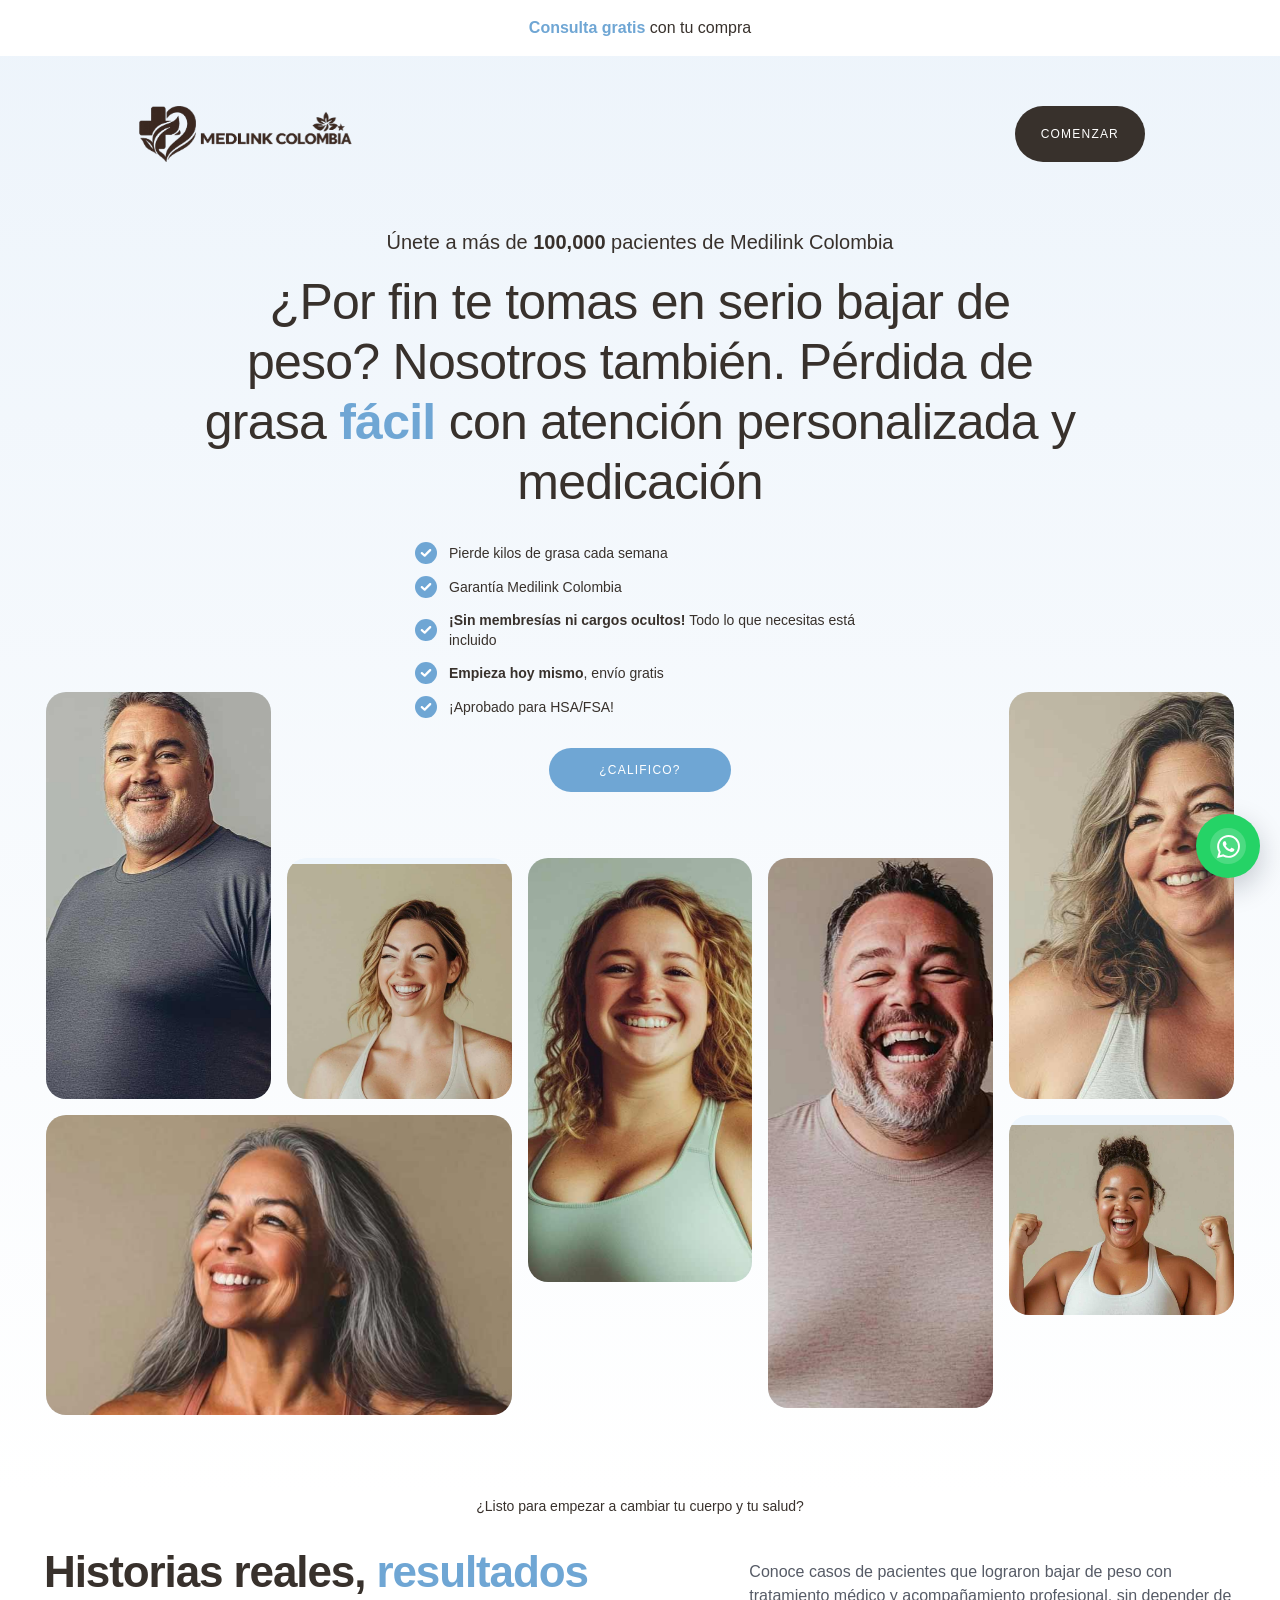
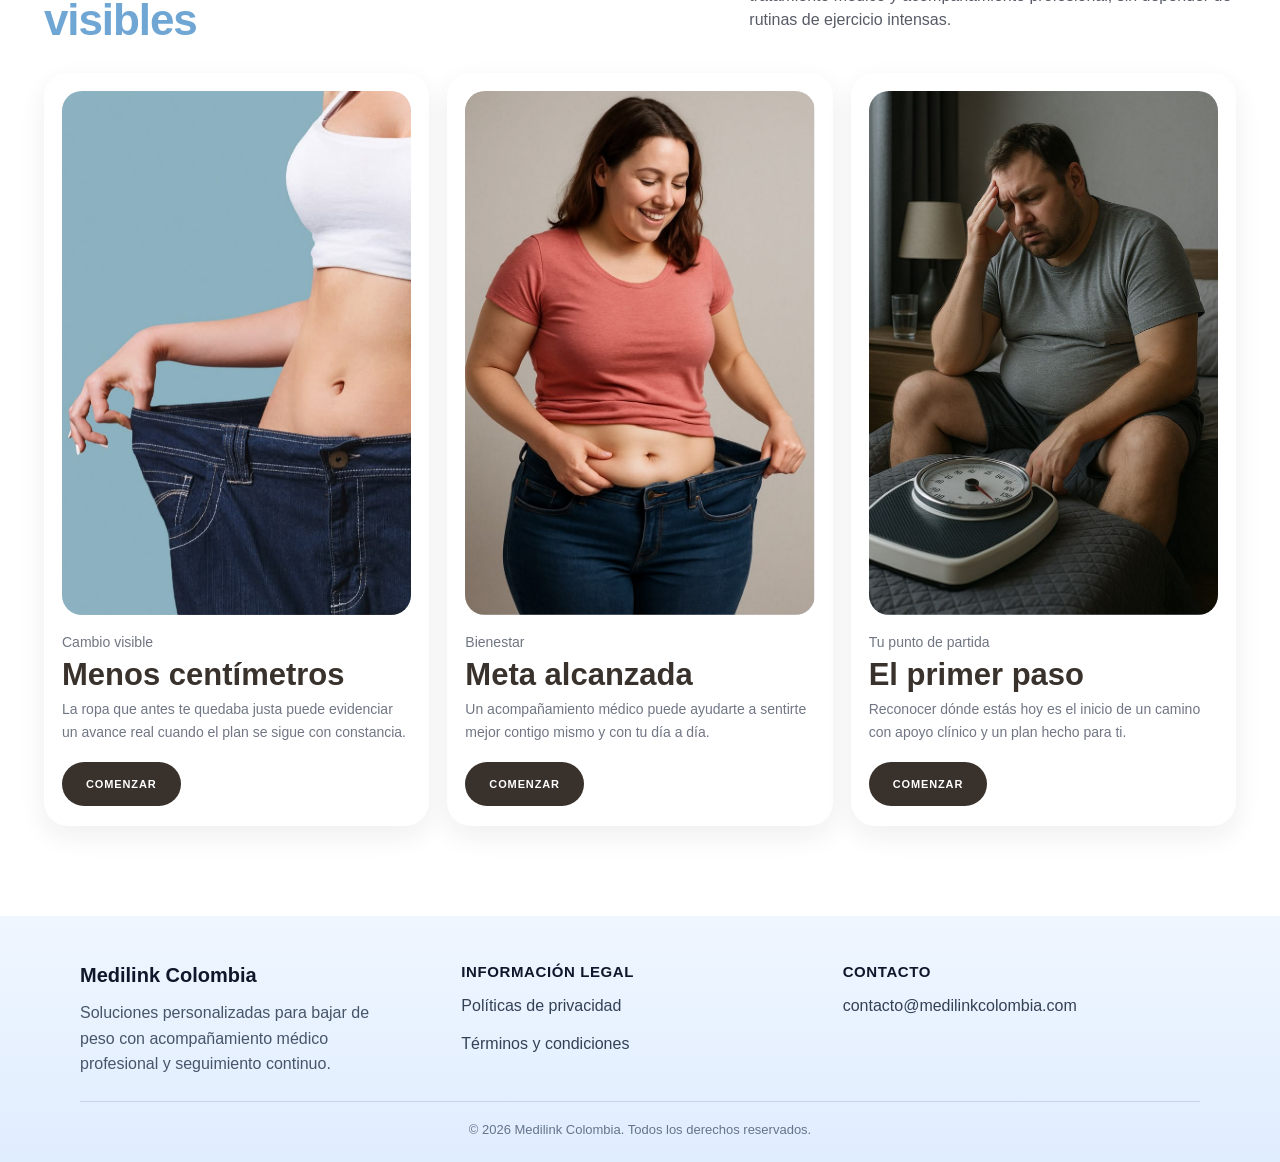
==== commit 61b1c8a5: "fin index" ====
--- a/index.html
+++ b/index.html
@@ -245,6 +245,235 @@
         -ms-transform: translate3d(0, 35px, 0) scale3d(1, 1, 1) rotateX(0) rotateY(0) rotateZ(0) skew(0, 0);
         transform: translate3d(0, 35px, 0) scale3d(1, 1, 1) rotateX(0) rotateY(0) rotateZ(0) skew(0, 0);
         opacity: 0;
+      }
+    }
+  </style>
+  <style>
+    .site-footer {
+      background: linear-gradient(180deg, #eff6ff 0%, #e0edff 100%);
+      color: #334155;
+      margin-top: 64px;
+      padding: 44px 20px 22px;
+    }
+
+    .site-footer-inner {
+      max-width: 1120px;
+      margin: 0 auto;
+      display: grid;
+      grid-template-columns: repeat(auto-fit, minmax(220px, 1fr));
+      gap: 24px;
+    }
+
+    .site-footer-brand {
+      margin: 0 0 10px;
+      color: #0f172a;
+      font-size: 20px;
+      font-weight: 700;
+    }
+
+    .site-footer-text {
+      margin: 0;
+      color: #475569;
+      line-height: 1.6;
+      max-width: 320px;
+    }
+
+    .site-footer-title {
+      margin: 0 0 12px;
+      color: #0f172a;
+      font-size: 15px;
+      font-weight: 700;
+      text-transform: uppercase;
+      letter-spacing: 0.04em;
+    }
+
+    .site-footer-links {
+      list-style: none;
+      margin: 0;
+      padding: 0;
+      display: flex;
+      flex-direction: column;
+      gap: 10px;
+    }
+
+    .site-footer-link {
+      color: #334155;
+      text-decoration: none;
+      transition: color 0.2s ease;
+    }
+
+    .site-footer-link:hover {
+      color: #2563eb;
+    }
+
+    .site-footer-bottom {
+      max-width: 1120px;
+      margin: 24px auto 0;
+      padding-top: 18px;
+      border-top: 1px solid rgba(148, 163, 184, 0.35);
+      color: #64748b;
+      font-size: 13px;
+      text-align: center;
+    }
+
+    /* Acentos azul pastel (variable --evergreen en medvi-ready.css = #6fa6d4) */
+    .text-pastel-blue {
+      color: var(--evergreen);
+      font-weight: 700;
+    }
+
+    .primary-cta.pastel-cta {
+      background-color: var(--evergreen);
+      color: var(--white);
+      text-decoration: none;
+    }
+
+    .featured-products-grid.featured-products-grid--three {
+      grid-template-columns: repeat(3, minmax(0, 1fr));
+      align-items: start;
+    }
+
+    /* El recuadro crece con la proporción natural de cada imagen (ancho de columna, alto automático) */
+    .featured-products-section .featured-product-image {
+      display: block;
+      height: auto;
+      min-height: 0;
+      align-items: unset;
+      justify-content: unset;
+    }
+
+    .featured-products-section .featured-product-img.photo {
+      display: block;
+      width: 100%;
+      height: auto;
+      max-width: 100%;
+    }
+
+    @media screen and (max-width: 991px) {
+      .featured-products-grid.featured-products-grid--three {
+        grid-template-columns: repeat(2, minmax(0, 1fr));
+      }
+    }
+
+    @media screen and (max-width: 767px) {
+      .featured-products-grid.featured-products-grid--three {
+        grid-template-columns: repeat(3, minmax(260px, 1fr));
+      }
+    }
+
+    /* Botón flotante WhatsApp (marca oficial: #25D366); CTA solo al pasar el mouse o al interactuar */
+    .whatsapp-float {
+      position: fixed;
+      right: 20px;
+      bottom: 22px;
+      z-index: 10000;
+      display: inline-flex;
+      align-items: center;
+      gap: 0;
+      padding: 14px;
+      border-radius: 999px;
+      background: #25d366;
+      color: #fff;
+      font-family: inherit;
+      font-size: 16px;
+      font-weight: 600;
+      line-height: 1.2;
+      text-decoration: none;
+      box-shadow: 0 10px 28px rgba(15, 23, 42, 0.22);
+      transition: transform 0.2s ease, box-shadow 0.2s ease, background 0.2s ease, gap 0.22s ease, padding 0.22s ease;
+    }
+
+    @media (hover: hover) and (pointer: fine) {
+      .whatsapp-float:hover {
+        gap: 11px;
+        padding: 14px 20px 14px 16px;
+        background: #20bd5a;
+        transform: translateY(-2px);
+        box-shadow: 0 14px 34px rgba(15, 23, 42, 0.26);
+      }
+    }
+
+    .whatsapp-float:focus-visible {
+      outline: 3px solid #fff;
+      outline-offset: 3px;
+      gap: 11px;
+      padding: 14px 20px 14px 16px;
+    }
+
+    .whatsapp-float.is-open {
+      gap: 11px;
+      padding: 14px 20px 14px 16px;
+    }
+
+    .whatsapp-float__icon {
+      flex-shrink: 0;
+      display: flex;
+      width: 36px;
+      height: 36px;
+      align-items: center;
+      justify-content: center;
+      border-radius: 50%;
+      background: rgba(255, 255, 255, 0.18);
+    }
+
+    .whatsapp-float__icon svg {
+      display: block;
+      width: 23px;
+      height: 23px;
+    }
+
+    .whatsapp-float__cta {
+      display: block;
+      max-width: 0;
+      margin: 0;
+      padding: 0;
+      overflow: hidden;
+      white-space: nowrap;
+      opacity: 0;
+      transition: opacity 0.2s ease, max-width 0.28s ease, margin 0.28s ease;
+    }
+
+    @media (hover: hover) and (pointer: fine) {
+      .whatsapp-float:hover .whatsapp-float__cta {
+        opacity: 1;
+        max-width: min(260px, 72vw);
+        margin-left: 2px;
+      }
+    }
+
+    .whatsapp-float:focus-visible .whatsapp-float__cta,
+    .whatsapp-float.is-open .whatsapp-float__cta {
+      opacity: 1;
+      max-width: min(260px, 72vw);
+      margin-left: 2px;
+    }
+
+    @media (max-width: 479px) {
+      .whatsapp-float {
+        right: 14px;
+        bottom: 16px;
+        font-size: 15px;
+      }
+
+      .whatsapp-float.is-open,
+      .whatsapp-float:focus-visible {
+        padding: 13px 16px 13px 14px;
+      }
+    }
+
+    @media (prefers-reduced-motion: reduce) {
+      .whatsapp-float {
+        transition: none;
+      }
+
+      .whatsapp-float__cta {
+        transition: none;
+      }
+
+      @media (hover: hover) and (pointer: fine) {
+        .whatsapp-float:hover {
+          transform: none;
+        }
       }
     }
   </style>
@@ -300,6 +529,52 @@
 </head>
 
 <body class="body">
+  <!-- WhatsApp: sustituye 573001234567 por tu número internacional sin + ni espacios (ej. Colombia: 57 + celular). -->
+  <a class="whatsapp-float" id="whatsapp-float"
+    href="https://wa.me/573001234567?text=Hola%2C%20quiero%20informaci%C3%B3n%20sobre%20Medilink%20Colombia."
+    target="_blank" rel="noopener noreferrer"
+    aria-label="Chatear por WhatsApp con Medilink Colombia">
+    <span class="whatsapp-float__icon" aria-hidden="true">
+      <svg xmlns="http://www.w3.org/2000/svg" viewBox="0 0 24 24" aria-hidden="true">
+        <path fill="currentColor"
+          d="M17.472 14.382c-.297-.149-1.758-.867-2.03-.967-.273-.099-.471-.148-.67.15-.197.297-.767.966-.94 1.164-.173.199-.347.223-.644.075-.297-.15-1.255-.463-2.39-1.475-.883-.788-1.48-1.761-1.653-2.059-.173-.297-.018-.458.13-.606.134-.133.298-.347.446-.52.149-.174.198-.298.298-.497.099-.198.05-.371-.025-.52-.075-.149-.669-1.612-.916-2.207-.242-.579-.487-.5-.669-.51-.173-.008-.371-.01-.57-.01-.198 0-.52.074-.792.372-.272.297-1.04 1.016-1.04 2.479 0 1.462 1.065 2.875 1.213 3.074.149.198 2.096 3.2 5.077 4.487.709.306 1.262.489 1.694.625.712.227 1.36.195 1.871.118.571-.085 1.758-.719 2.006-1.413.248-.694.248-1.289.173-1.413-.074-.124-.272-.198-.57-.347m-5.421 7.403h-.004a9.87 9.87 0 01-5.031-1.378l-.361-.214-3.741.982.998-3.648-.235-.374a9.86 9.86 0 01-1.51-5.26c.001-5.45 4.436-9.884 9.888-9.884 2.64 0 5.122 1.03 6.988 2.898a9.825 9.825 0 012.893 6.994c-.003 5.45-4.437 9.884-9.885 9.884m8.413-18.297A11.815 11.815 0 0012.05 0C5.495 0 .16 5.335.157 11.892c0 2.096.547 4.142 1.588 5.945L.057 24l6.305-1.654a11.882 11.882 0 005.683 1.448h.005c6.554 0 11.89-5.335 11.893-11.893a11.821 11.821 0 00-3.48-8.413Z" />
+      </svg>
+    </span>
+    <span class="whatsapp-float__cta" aria-hidden="true">¿Tienes dudas? Escríbenos</span>
+  </a>
+  <script type="text/javascript">
+    document.addEventListener('DOMContentLoaded', function () {
+      var link = document.getElementById('whatsapp-float');
+      if (!link) return;
+      var tapToReveal = window.matchMedia('(hover: none)').matches;
+      if (!tapToReveal) return;
+
+      link.setAttribute('aria-expanded', 'false');
+
+      link.addEventListener('click', function (e) {
+        if (!link.classList.contains('is-open')) {
+          e.preventDefault();
+          link.classList.add('is-open');
+          link.setAttribute('aria-expanded', 'true');
+        }
+      });
+
+      document.addEventListener('click', function (e) {
+        if (!link.classList.contains('is-open')) return;
+        if (!link.contains(e.target)) {
+          link.classList.remove('is-open');
+          link.setAttribute('aria-expanded', 'false');
+        }
+      });
+
+      document.addEventListener('keydown', function (e) {
+        if (e.key === 'Escape' && link.classList.contains('is-open')) {
+          link.classList.remove('is-open');
+          link.setAttribute('aria-expanded', 'false');
+        }
+      });
+    });
+  </script>
   <div
     style="-webkit-transform:translate3d(0, -84px, 0) scale3d(1, 1, 1) rotateX(0) rotateY(0) rotateZ(0) skew(0, 0);-moz-transform:translate3d(0, -84px, 0) scale3d(1, 1, 1) rotateX(0) rotateY(0) rotateZ(0) skew(0, 0);-ms-transform:translate3d(0, -84px, 0) scale3d(1, 1, 1) rotateX(0) rotateY(0) rotateZ(0) skew(0, 0);transform:translate3d(0, -84px, 0) scale3d(1, 1, 1) rotateX(0) rotateY(0) rotateZ(0) skew(0, 0)"
     class="w-layout-blockcontainer hero---navigation fixed w-container">
@@ -321,7 +596,7 @@
 
   <div class="main-page-wrapper">
     <div data-w-id="39198298-98d3-7ca4-293e-1e90ed08feee" class="announcements" style="display:block;">
-      <div class="top-bar-text"><span class="evergreen">Consulta gratis</span> con tu compra<br></div>
+      <div class="top-bar-text"><span class="text-pastel-blue">Consulta gratis</span> con tu compra<br></div>
     </div>
     <section id="hero" data-w-id="706a5c6f-e030-079d-a39b-d302d49c06b4" class="section---hero">
       <div data-w-id="68625416-fd88-ff71-10df-f23f9bbea1c2"
@@ -337,7 +612,7 @@
       <div data-w-id="2b5f5bb8-4e72-75d4-3f93-c322b69f4445" class="w-layout-blockcontainer hero---content w-container">
         <div class="hero-block">
           <div class="hero-preheader">Únete a más de <span class="text-span">100,000</span> pacientes de Medilink Colombia</div>
-          <h1 class="heading">¿Por fin te tomas en serio bajar de peso? Nosotros también. Pérdida de grasa <span class="evergreen">fácil</span> con atención personalizada y medicación</h1>
+          <h1 class="heading">¿Por fin te tomas en serio bajar de peso? Nosotros también. Pérdida de grasa <span class="text-pastel-blue">fácil</span> con atención personalizada y medicación</h1>
           <div class="w-layout-grid list-grid hero-checklist">
             <div id="w-node-_0e395121-33fa-02bc-dd6f-d50a531e6895-bfc40424" class="list-item-container"><img
                 alt="Pierde peso rápido" src="images/checkmark-icon-white.svg" class="image checkmark">
@@ -354,7 +629,7 @@
             </div>
             <div id="w-node-ba0cb621-9a7e-b50c-5ff2-cb11cc2fb6ab-bfc40424" class="list-item-container"><img
                 alt="Empieza hoy" src="images/checkmark-icon-white.svg" class="image checkmark">
-              <div class="list-item-text"><span class="semi-bold">Empieza por solo $179</span>, sin seguro médico +
+              <div class="list-item-text"><span class="semi-bold">Empieza hoy mismo</span>, 
                 envío gratis</div>
             </div>
             <div id="w-node-ba0cb621-9a7e-b50c-5ff2-cb11cc2fb6ab-bfc40424" class="list-item-container"><img
@@ -362,7 +637,7 @@
               <div class="list-item-text">¡Aprobado para HSA/FSA!</div>
             </div>
           </div>
-          <a href="intakeform6089.html?afid=org" class="primary-cta green w-button">¿Califico?</a>
+          <a href="intakeform6089.html?afid=org" class="primary-cta pastel-cta w-button">¿Califico?</a>
         </div>
       </div>
       <div class="w-layout-blockcontainer hero---photo-grid w-container">
@@ -411,49 +686,70 @@
       </div>
     </section>
     <div>
-      <p style="text-align:center;" class="section-paragraph">Con orgullo, destacados y anunciados en</p>
+      <p style="text-align:center;" class="section-paragraph">¿Listo para empezar a cambiar tu cuerpo y tu salud?</p>
     </div>
     <section class="featured-products-section">
       <div class="featured-products-head">
-        <h2 class="featured-products-title">Historias reales, <span class="evergreen">resultados visibles</span></h2>
+        <h2 class="featured-products-title">Historias reales, <span class="text-pastel-blue">resultados visibles</span></h2>
         <p class="featured-products-copy">Conoce casos de pacientes que lograron bajar de peso con tratamiento médico y
           acompañamiento profesional, sin depender de rutinas de ejercicio intensas.</p>
       </div>
-      <div class="featured-products-grid">
+      <div class="featured-products-grid featured-products-grid--three">
         <article class="featured-product-card">
-          <div class="featured-product-image mint"><img src="images/hero-grid-9.jpg" alt="Paciente con resultados en pérdida de peso"
+          <div class="featured-product-image sky"><img src="images/1.jpeg"
+              alt="Mujer mostrando pantalón demasiado ancho tras reducción de talla"
               class="featured-product-img photo"></div>
-          <p class="featured-product-price">Tratamiento confiable</p>
-          <h3 class="featured-product-name">Resultados visibles</h3>
-          <p class="featured-product-note">Pacientes que reportan progreso durante las primeras semanas del tratamiento.</p>
+          <p class="featured-product-price">Cambio visible</p>
+          <h3 class="featured-product-name">Menos centímetros</h3>
+          <p class="featured-product-note">La ropa que antes te quedaba justa puede evidenciar un avance real cuando el plan se sigue con constancia.</p>
           <a href="intakeform6089.html?afid=org" class="featured-product-cta">Comenzar</a>
         </article>
         <article class="featured-product-card">
-          <div class="featured-product-image stone"><img src="images/hero-grid-4.jpg" alt="Paciente con cambio físico"
+          <div class="featured-product-image stone"><img src="images/2.jpeg"
+              alt="Mujer sonriente sosteniendo un jean holgado que evidencia pérdida de peso"
               class="featured-product-img photo"></div>
-          <p class="featured-product-price">Acompañamiento médico</p>
-          <h3 class="featured-product-name">Plan personalizado</h3>
-          <p class="featured-product-note">Supervisión profesional y seguimiento continuo para maximizar resultados.</p>
+          <p class="featured-product-price">Bienestar</p>
+          <h3 class="featured-product-name">Meta alcanzada</h3>
+          <p class="featured-product-note">Un acompañamiento médico puede ayudarte a sentirte mejor contigo mismo y con tu día a día.</p>
           <a href="intakeform6089.html?afid=org" class="featured-product-cta">Comenzar</a>
         </article>
         <article class="featured-product-card">
-          <div class="featured-product-image sky"><img src="images/hero-grid-3.jpg" alt="Paciente satisfecho con su avance"
+          <div class="featured-product-image ice"><img src="images/3.jpeg"
+              alt="Hombre sentado frente a una báscula, momento de reflexión sobre su peso"
               class="featured-product-img photo"></div>
-          <p class="featured-product-price">Sin complicaciones</p>
-          <h3 class="featured-product-name">Proceso simple</h3>
-          <p class="featured-product-note">Una ruta clara para perder peso con apoyo clínico y medicación indicada.</p>
-          <a href="intakeform6089.html?afid=org" class="featured-product-cta">Comenzar</a>
-        </article>
-        <article class="featured-product-card">
-          <div class="featured-product-image ice"><img src="images/hero-grid-8.jpg" alt="Paciente con transformación física"
-              class="featured-product-img photo"></div>
-          <p class="featured-product-price">Cambio sostenible</p>
-          <h3 class="featured-product-name">Transformación real</h3>
-          <p class="featured-product-note">Resultados que se mantienen con adherencia al tratamiento y seguimiento adecuado.</p>
+          <p class="featured-product-price">Tu punto de partida</p>
+          <h3 class="featured-product-name">El primer paso</h3>
+          <p class="featured-product-note">Reconocer dónde estás hoy es el inicio de un camino con apoyo clínico y un plan hecho para ti.</p>
           <a href="intakeform6089.html?afid=org" class="featured-product-cta">Comenzar</a>
         </article>
       </div>
     </section>
+    <footer class="site-footer">
+      <div class="site-footer-inner">
+        <div>
+          <h3 class="site-footer-brand">Medilink Colombia</h3>
+          <p class="site-footer-text">
+            Soluciones personalizadas para bajar de peso con acompañamiento médico profesional y seguimiento continuo.
+          </p>
+        </div>
+        <div>
+          <h4 class="site-footer-title">Información legal</h4>
+          <ul class="site-footer-links">
+            <li><a class="site-footer-link" href="#">Políticas de privacidad</a></li>
+            <li><a class="site-footer-link" href="#">Términos y condiciones</a></li>
+          </ul>
+        </div>
+        <div>
+          <h4 class="site-footer-title">Contacto</h4>
+          <ul class="site-footer-links">
+            <li><a class="site-footer-link" href="mailto:contacto@medilinkcolombia.com">contacto@medilinkcolombia.com</a></li>
+          </ul>
+        </div>
+      </div>
+      <div class="site-footer-bottom">
+        © 2026 Medilink Colombia. Todos los derechos reservados.
+      </div>
+    </footer>
   </div>
   <script type="text/javascript">
     document.addEventListener('DOMContentLoaded', function () {
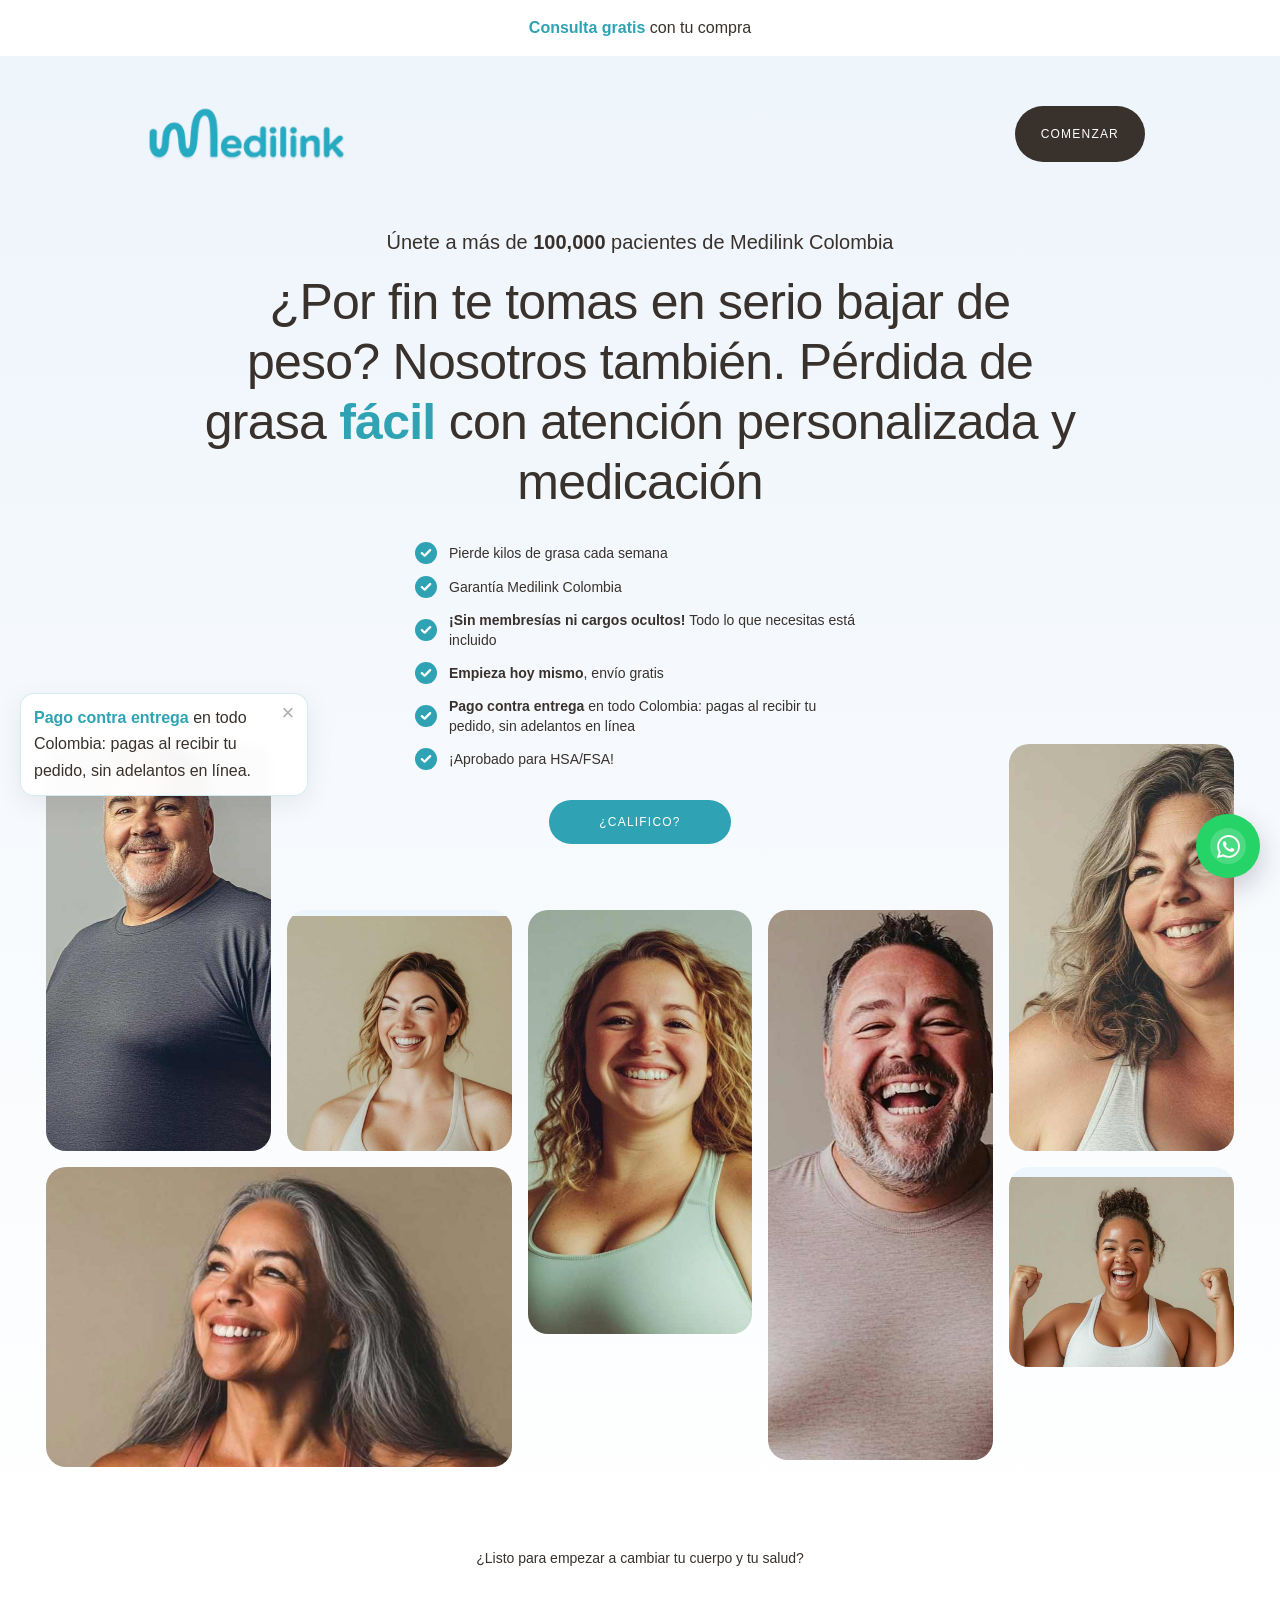
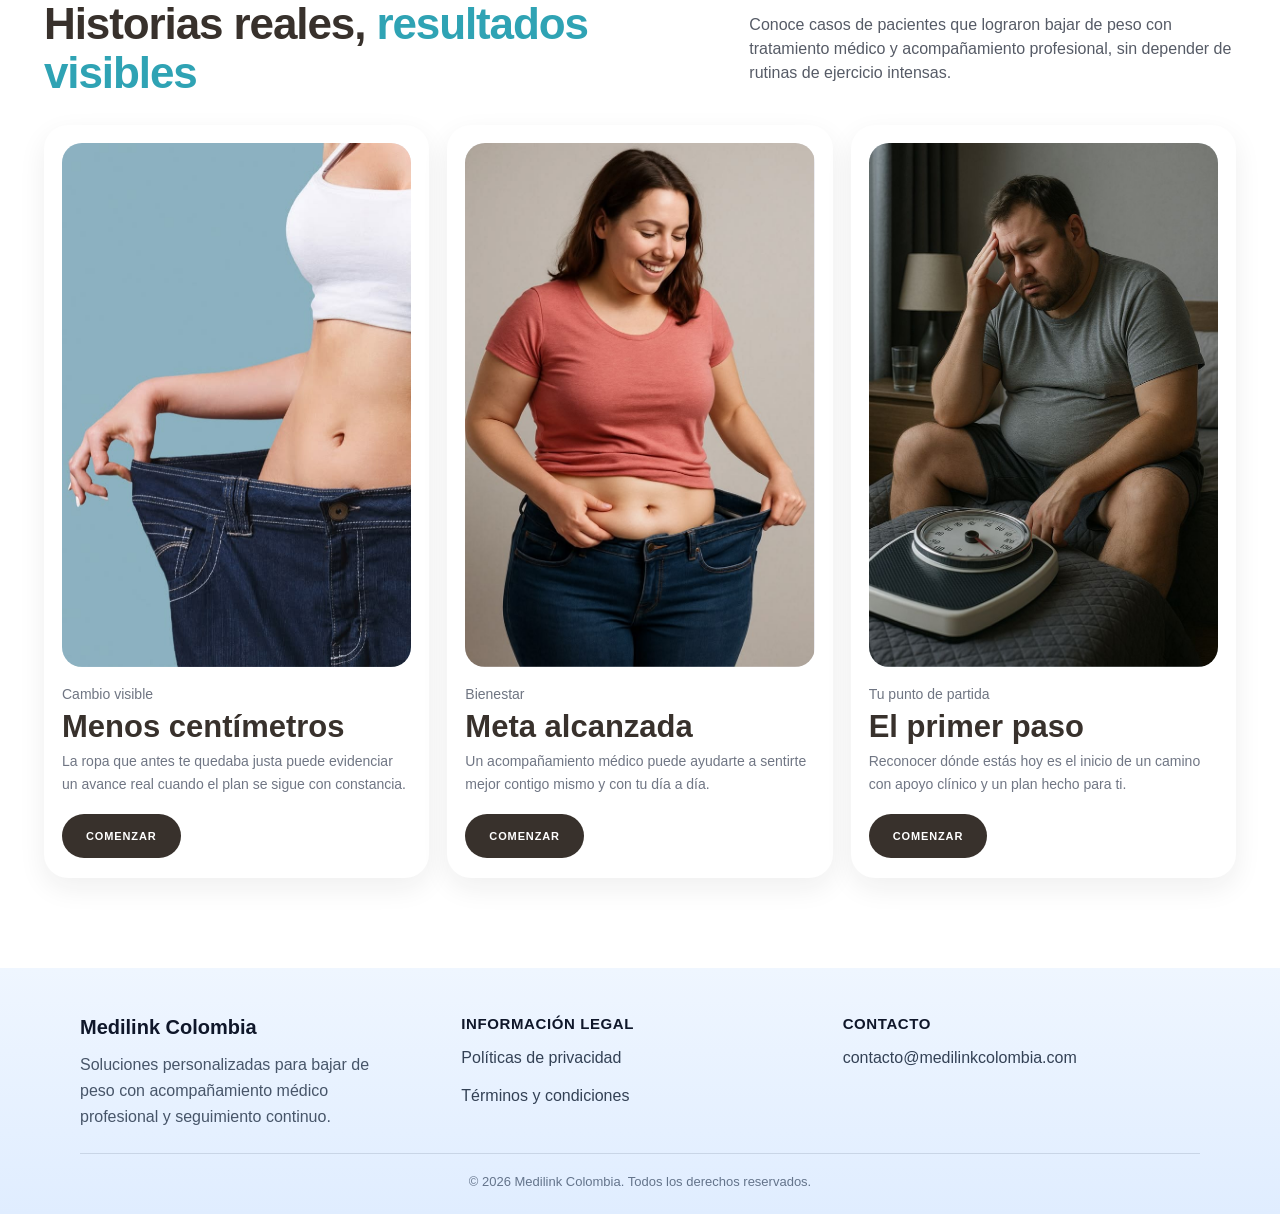
==== commit b6532dfe: "check" ====
--- a/index.html
+++ b/index.html
@@ -303,7 +303,7 @@
     }
 
     .site-footer-link:hover {
-      color: #2563eb;
+      color: #2FA3B4;
     }
 
     .site-footer-bottom {
@@ -359,7 +359,7 @@
       .featured-products-grid.featured-products-grid--three {
         grid-template-columns: repeat(3, minmax(260px, 1fr));
       }
-    }
+    } 
 
     /* Botón flotante WhatsApp (marca oficial: #25D366); CTA solo al pasar el mouse o al interactuar */
     .whatsapp-float {
@@ -461,7 +461,85 @@
       }
     }
 
+    /* Aviso breve: pago contra entrega (no invasivo) */
+    .mlk-toast-cod {
+      position: fixed;
+      left: 16px;
+      bottom: 96px;
+      z-index: 9990;
+      width: calc(100% - 32px);
+      max-width: 300px;
+      margin: 0;
+      padding: 11px 36px 11px 13px;
+      border-radius: 14px;
+      background: rgba(255, 255, 255, 0.96);
+      border: 1px solid rgba(47, 163, 180, 0.2);
+      box-shadow: 0 8px 28px rgba(15, 23, 42, 0.08);
+      color: var(--charcoal);
+      font-size: 13px;
+      line-height: 1.45;
+      font-weight: 400;
+      text-align: left;
+      transform: translate3d(0, 12px, 0);
+      opacity: 0;
+      visibility: hidden;
+      transition: transform 0.42s cubic-bezier(0.22, 0.61, 0.36, 1), opacity 0.42s ease, visibility 0s linear 0.45s;
+      backdrop-filter: blur(6px);
+      -webkit-backdrop-filter: blur(6px);
+    }
+
+    .mlk-toast-cod.is-visible {
+      transform: translate3d(0, 0, 0);
+      opacity: 1;
+      visibility: visible;
+      transition-delay: 0s;
+    }
+
+    .mlk-toast-cod__text {
+      margin: 0;
+    }
+
+    .mlk-toast-cod__text strong {
+      color: var(--evergreen);
+      font-weight: 700;
+    }
+
+    .mlk-toast-cod__close {
+      position: absolute;
+      top: 4px;
+      right: 4px;
+      width: 30px;
+      height: 30px;
+      padding: 0;
+      border: none;
+      border-radius: 8px;
+      background: transparent;
+      color: rgba(56, 49, 44, 0.4);
+      font-size: 22px;
+      line-height: 1;
+      cursor: pointer;
+      transition: color 0.15s ease, background 0.15s ease;
+    }
+
+    .mlk-toast-cod__close:hover {
+      color: var(--charcoal);
+      background: rgba(0, 0, 0, 0.05);
+    }
+
+    @media (min-width: 992px) {
+      .mlk-toast-cod {
+        left: 20px;
+        bottom: 104px;
+        max-width: 288px;
+        font-size: 14px;
+      }
+    }
+
     @media (prefers-reduced-motion: reduce) {
+      .mlk-toast-cod {
+        transition: none;
+      }
+
       .whatsapp-float {
         transition: none;
       }
@@ -542,6 +620,10 @@
     </span>
     <span class="whatsapp-float__cta" aria-hidden="true">¿Tienes dudas? Escríbenos</span>
   </a>
+  <div id="mlk-toast-cod" class="mlk-toast-cod" role="status" aria-live="polite" hidden>
+    <button type="button" class="mlk-toast-cod__close" aria-label="Cerrar aviso">&times;</button>
+    <p class="mlk-toast-cod__text"><strong>Pago contra entrega</strong> en todo Colombia: pagas al recibir tu pedido, sin adelantos en línea.</p>
+  </div>
   <script type="text/javascript">
     document.addEventListener('DOMContentLoaded', function () {
       var link = document.getElementById('whatsapp-float');
@@ -574,6 +656,49 @@
         }
       });
     });
+  </script>
+  <script type="text/javascript">
+    (function () {
+      function initMlkCodToast() {
+        var el = document.getElementById('mlk-toast-cod');
+        if (!el) return;
+
+        var closeBtn = el.querySelector('.mlk-toast-cod__close');
+        var reduced = window.matchMedia('(prefers-reduced-motion: reduce)').matches;
+        var showDelayMs = 350;
+        var visibleMs = 10000;
+        var hideTimer;
+
+        function hide() {
+          clearTimeout(hideTimer);
+          el.classList.remove('is-visible');
+          setTimeout(function () {
+            el.hidden = true;
+          }, reduced ? 0 : 400);
+        }
+
+        function show() {
+          el.hidden = false;
+          requestAnimationFrame(function () {
+            el.classList.add('is-visible');
+          });
+          hideTimer = setTimeout(hide, visibleMs);
+        }
+
+        setTimeout(show, showDelayMs);
+        if (closeBtn) {
+          closeBtn.addEventListener('click', function () {
+            hide();
+          });
+        }
+      }
+
+      if (document.readyState === 'loading') {
+        document.addEventListener('DOMContentLoaded', initMlkCodToast);
+      } else {
+        initMlkCodToast();
+      }
+    })();
   </script>
   <div
     style="-webkit-transform:translate3d(0, -84px, 0) scale3d(1, 1, 1) rotateX(0) rotateY(0) rotateZ(0) skew(0, 0);-moz-transform:translate3d(0, -84px, 0) scale3d(1, 1, 1) rotateX(0) rotateY(0) rotateZ(0) skew(0, 0);-ms-transform:translate3d(0, -84px, 0) scale3d(1, 1, 1) rotateX(0) rotateY(0) rotateZ(0) skew(0, 0);transform:translate3d(0, -84px, 0) scale3d(1, 1, 1) rotateX(0) rotateY(0) rotateZ(0) skew(0, 0)"
@@ -631,6 +756,10 @@
                 alt="Empieza hoy" src="images/checkmark-icon-white.svg" class="image checkmark">
               <div class="list-item-text"><span class="semi-bold">Empieza hoy mismo</span>, 
                 envío gratis</div>
+            </div>
+            <div id="w-node-mlk-pago-contraentrega-bfc40424" class="list-item-container"><img
+                alt="Pago contra entrega en Colombia" src="images/checkmark-icon-white.svg" class="image checkmark">
+              <div class="list-item-text"><span class="semi-bold">Pago contra entrega</span> en todo Colombia: pagas al recibir tu pedido, sin adelantos en línea</div>
             </div>
             <div id="w-node-ba0cb621-9a7e-b50c-5ff2-cb11cc2fb6ab-bfc40424" class="list-item-container"><img
                 alt="Aprobado para HSA y FSA" src="images/checkmark-icon-white.svg" class="image checkmark">
--- a/css/medvi-ready.css
+++ b/css/medvi-ready.css
@@ -1,6 +1,6 @@
 :root {
   --charcoal: #38312c;
-  --evergreen: #6fa6d4;
+  --evergreen: #2FA3B4;
   --white: white;
   --wood: #c6a673;
   --mint-light: #eef6fd;
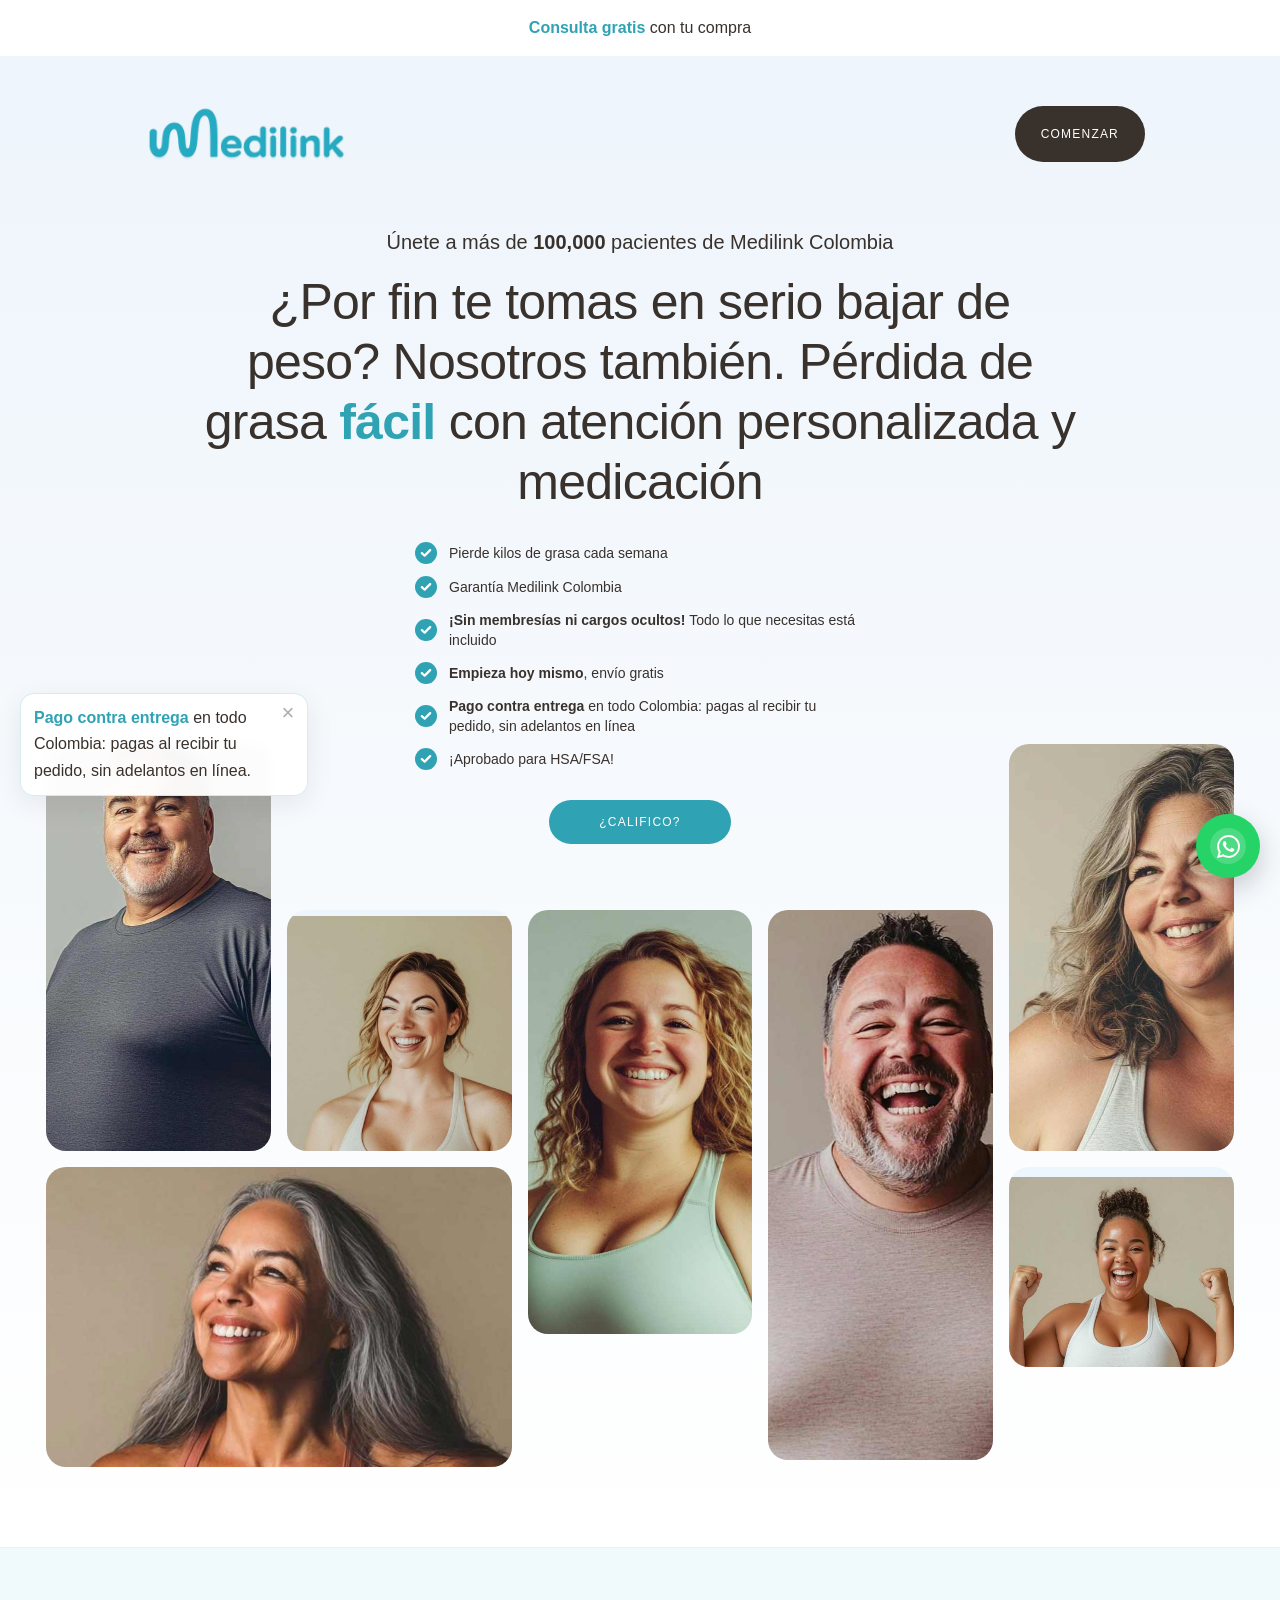
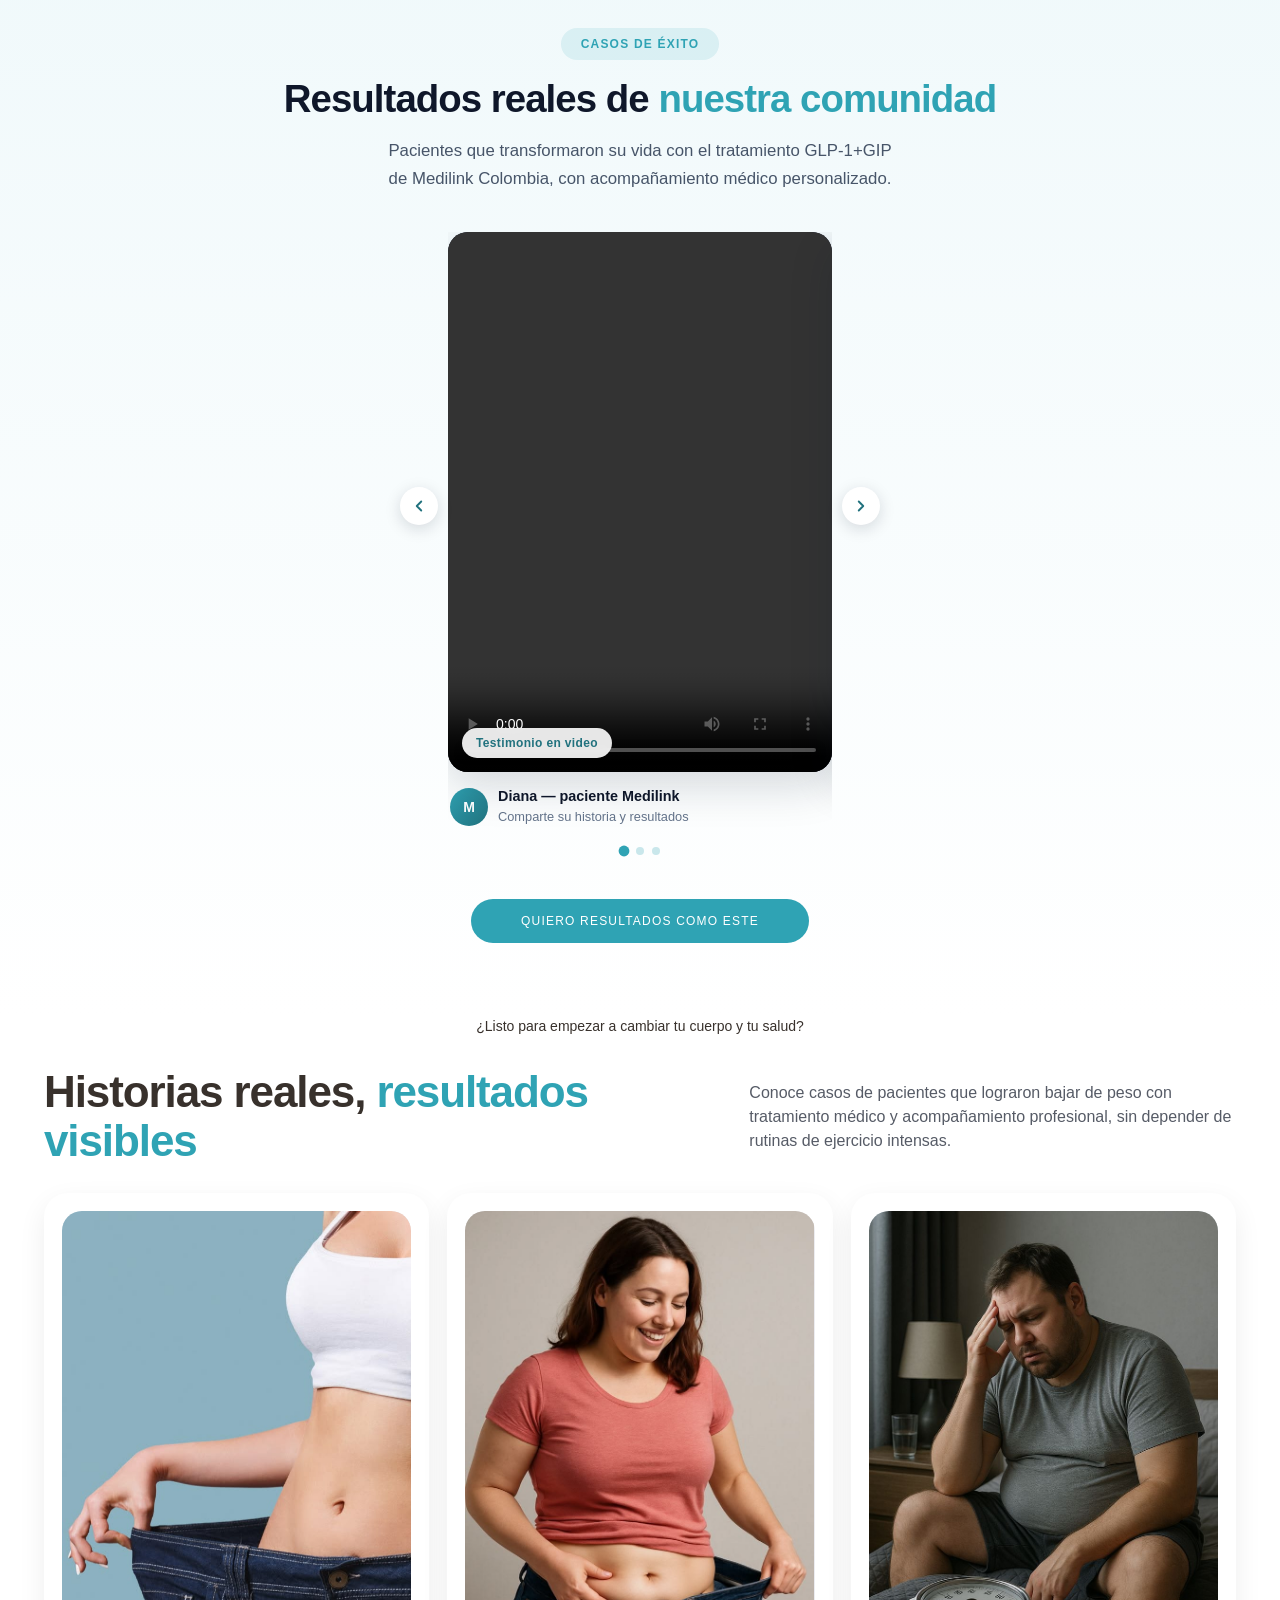
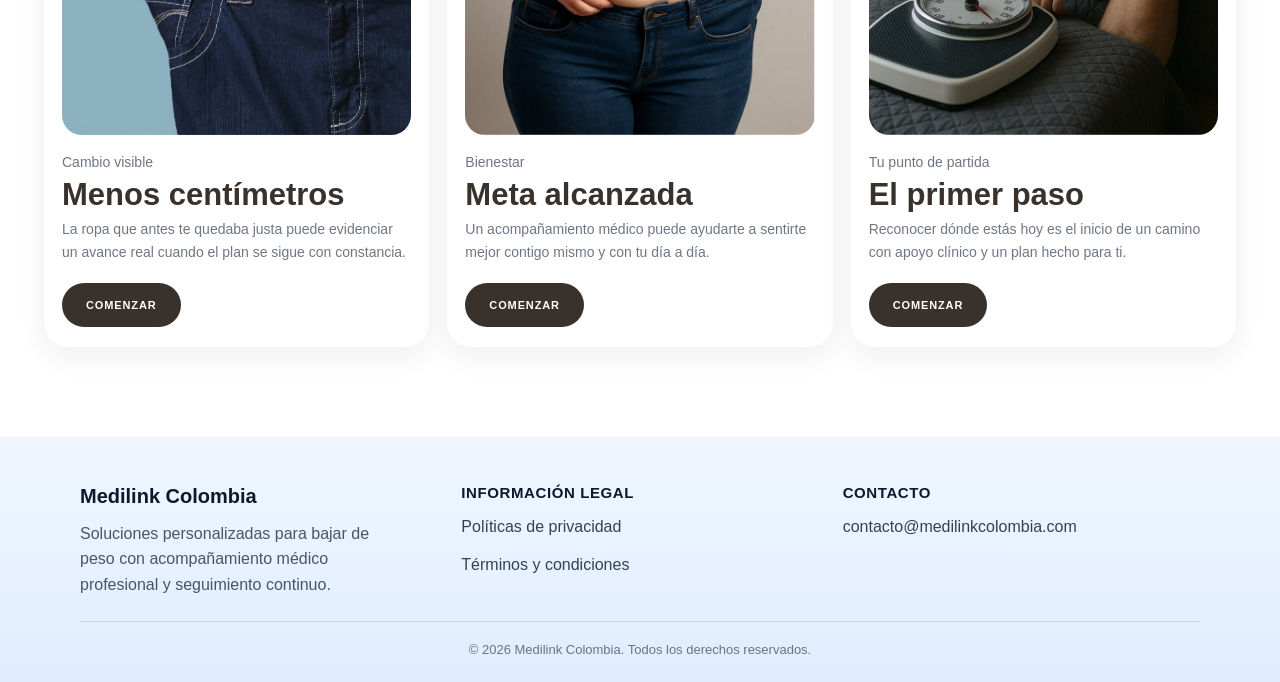
==== commit 41ac4b4c: "final" ====
--- a/index.html
+++ b/index.html
@@ -557,26 +557,281 @@
   </style>
 
 
-  <script src="../ajax.googleapis.com/ajax/libs/webfont/1.6.26/webfont.js"
+  <style>
+    /* ===== Sección Casos de Éxito — Carrusel ===== */
+    .mlk-success-section {
+      padding: 80px 0 72px;
+      background: linear-gradient(180deg, #f0f9fb 0%, #ffffff 100%);
+      border-top: 1px solid rgba(47, 163, 180, 0.12);
+      overflow: hidden;
+    }
+
+    .mlk-success-header {
+      text-align: center;
+      padding: 0 20px;
+      margin-bottom: 40px;
+    }
+
+    .mlk-success-badge {
+      display: inline-block;
+      padding: 6px 20px;
+      border-radius: 99px;
+      background: rgba(47, 163, 180, 0.12);
+      color: #2FA3B4;
+      font-size: 12px;
+      font-weight: 700;
+      letter-spacing: 0.1em;
+      text-transform: uppercase;
+      margin-bottom: 16px;
+    }
+
+    .mlk-success-title {
+      font-size: clamp(1.75rem, 4vw, 2.4rem);
+      color: #0f172a;
+      margin: 0 0 14px;
+      line-height: 1.22;
+      font-weight: 700;
+    }
+
+    .mlk-success-desc {
+      color: #475569;
+      font-size: 1.05rem;
+      max-width: 520px;
+      margin: 0 auto;
+      line-height: 1.65;
+    }
+
+    /* Wrapper del carrusel */
+    .mlk-carousel-wrap {
+      position: relative;
+      max-width: 480px;
+      margin: 0 auto;
+      padding: 0 48px;
+      box-sizing: border-box;
+    }
+
+    /* Track deslizable con scroll-snap */
+    .mlk-carousel-track {
+      display: flex;
+      overflow-x: auto;
+      scroll-snap-type: x mandatory;
+      -webkit-overflow-scrolling: touch;
+      scroll-behavior: smooth;
+      scrollbar-width: none;
+      -ms-overflow-style: none;
+    }
+
+    .mlk-carousel-track::-webkit-scrollbar {
+      display: none;
+    }
+
+    /* Cada slide ocupa el 100% del track */
+    .mlk-carousel-slide {
+      flex: 0 0 100%;
+      scroll-snap-align: start;
+    }
+
+    /* Tarjeta visual */
+    .mlk-carousel-card {
+      border-radius: 20px;
+      overflow: hidden;
+      background: #0f172a;
+      box-shadow: 0 14px 44px rgba(15, 23, 42, 0.16);
+      position: relative;
+    }
+
+    .mlk-carousel-card video,
+    .mlk-carousel-card img {
+      display: block;
+      width: 100%;
+      object-fit: cover;
+      aspect-ratio: 9 / 16;
+      max-height: 540px;
+    }
+
+    .mlk-carousel-card img {
+      background: #e2e8f0;
+    }
+
+    /* Etiqueta flotante sobre la imagen/video */
+    .mlk-carousel-tag {
+      position: absolute;
+      bottom: 14px;
+      left: 14px;
+      padding: 5px 14px;
+      border-radius: 99px;
+      background: rgba(255, 255, 255, 0.9);
+      backdrop-filter: blur(6px);
+      -webkit-backdrop-filter: blur(6px);
+      font-size: 12px;
+      font-weight: 700;
+      color: #21727E;
+      letter-spacing: 0.03em;
+    }
+
+    /* Pie del slide */
+    .mlk-carousel-caption {
+      display: flex;
+      align-items: center;
+      gap: 10px;
+      margin-top: 14px;
+      padding: 0 2px;
+    }
+
+    .mlk-success-avatar {
+      width: 38px;
+      height: 38px;
+      border-radius: 50%;
+      background: linear-gradient(135deg, #2FA3B4, #21727E);
+      display: flex;
+      align-items: center;
+      justify-content: center;
+      flex-shrink: 0;
+      color: #fff;
+      font-weight: 700;
+      font-size: 14px;
+    }
+
+    .mlk-carousel-caption-text {
+      display: flex;
+      flex-direction: column;
+      gap: 1px;
+    }
+
+    .mlk-carousel-caption-name {
+      font-size: 0.9rem;
+      font-weight: 700;
+      color: #0f172a;
+    }
+
+    .mlk-carousel-caption-sub {
+      font-size: 0.8rem;
+      color: #64748b;
+    }
+
+    /* Botones de navegación */
+    .mlk-carousel-btn {
+      position: absolute;
+      top: 44%;
+      transform: translateY(-50%);
+      z-index: 10;
+      width: 38px;
+      height: 38px;
+      border-radius: 50%;
+      border: none;
+      background: #fff;
+      box-shadow: 0 4px 16px rgba(15, 23, 42, 0.15);
+      cursor: pointer;
+      display: flex;
+      align-items: center;
+      justify-content: center;
+      color: #21727E;
+      padding: 0;
+      transition: transform 0.18s ease, box-shadow 0.18s ease, background 0.18s ease;
+    }
+
+    .mlk-carousel-btn:hover {
+      transform: translateY(-50%) scale(1.1);
+      box-shadow: 0 6px 22px rgba(15, 23, 42, 0.2);
+      background: #f0f9fb;
+    }
+
+    .mlk-carousel-btn:active {
+      transform: translateY(-50%) scale(0.95);
+    }
+
+    .mlk-carousel-btn--prev { left: 0; }
+    .mlk-carousel-btn--next { right: 0; }
+
+    .mlk-carousel-btn svg {
+      width: 18px;
+      height: 18px;
+      display: block;
+    }
+
+    /* Indicadores (dots) */
+    .mlk-carousel-dots {
+      display: flex;
+      justify-content: center;
+      gap: 8px;
+      margin-top: 20px;
+    }
+
+    .mlk-carousel-dot {
+      width: 8px;
+      height: 8px;
+      border-radius: 50%;
+      border: none;
+      padding: 0;
+      background: rgba(47, 163, 180, 0.25);
+      cursor: pointer;
+      transition: background 0.22s ease, transform 0.22s ease;
+    }
+
+    .mlk-carousel-dot.is-active {
+      background: #2FA3B4;
+      transform: scale(1.35);
+    }
+
+    /* CTA */
+    .mlk-success-cta-wrap {
+      text-align: center;
+      margin-top: 44px;
+      padding: 0 20px;
+    }
+
+    /* Móvil */
+    @media (max-width: 539px) {
+      .mlk-success-section {
+        padding: 56px 0 52px;
+      }
+
+      .mlk-success-header {
+        margin-bottom: 32px;
+      }
+
+      .mlk-success-title {
+        font-size: 1.5rem;
+      }
+
+      .mlk-carousel-wrap {
+        max-width: 100%;
+        padding: 0 44px;
+      }
+
+      .mlk-carousel-card video,
+      .mlk-carousel-card img {
+        max-height: 420px;
+      }
+    }
+
+    @media (prefers-reduced-motion: reduce) {
+      .mlk-carousel-track {
+        scroll-behavior: auto;
+      }
+    }
+  </style>
+
+  <script src="https://ajax.googleapis.com/ajax/libs/webfont/1.6.26/webfont.js"
     type="50a0bc03bc5984468acccd74-text/javascript"></script>
   <script
     type="50a0bc03bc5984468acccd74-text/javascript">WebFont.load({  google: {    families: ["Red Hat Text:300,regular,500,600,700"]  }});</script>
   <script
     type="50a0bc03bc5984468acccd74-text/javascript">!function(o,c){var n=c.documentElement,t=" w-mod-";n.className+=t+"js",("ontouchstart"in o||o.DocumentTouch&&c instanceof DocumentTouch)&&(n.className+=t+"touch")}(window,document);</script>
-  <link href="../medvi.org/medvi-icon.png" rel="shortcut icon" type="image/x-icon">
-  <link href="../medvi.org/medvi-icon.png" rel="apple-touch-icon"><!--  Count Up Animation for Numbers  -->
-  <script src="../cdn.jsdelivr.net/npm/%40flowbase-co/boosters-countup%401.0.0/dist/countup.min.js"
+  <link href="https://medvi.org/medvi-icon.png" rel="shortcut icon" type="image/x-icon">
+  <link href="https://medvi.org/medvi-icon.png" rel="apple-touch-icon"><!--  Count Up Animation for Numbers  -->
+  <script src="https://cdn.jsdelivr.net/npm/%40flowbase-co/boosters-countup%401.0.0/dist/countup.min.js"
     type="50a0bc03bc5984468acccd74-text/javascript" defer=""></script>
 
   <script defer event-afid="6" event-affid="6" event-sub1="" event-sub2="" event-sub3="" event-sub4="" event-sub5=""
     event-pub="6" event-oid="5" event-page="1210ctrl" event-form="" event-tid="" data-domain="care.medvi.org"
-    src="../plausible.io/js/script.pageview-props.js" type="50a0bc03bc5984468acccd74-text/javascript"></script>
+    src="https://plausible.io/js/script.pageview-props.js" type="50a0bc03bc5984468acccd74-text/javascript"></script>
 
   <meta name="facebook-domain-verification" content="zjrh79yvmzyolq0vtlf3o3zdoz22ql" />
 
   <link rel="alternate" hreflang="en" href="https://medvi.org/">
   <link rel="alternate" hreflang="es" href="https://es.medvi.org/">
-  <script type="50a0bc03bc5984468acccd74-text/javascript" src="../cdn.weglot.com/weglot.min.js"></script>
+  <script type="50a0bc03bc5984468acccd74-text/javascript" src="https://cdn.weglot.com/weglot.min.js"></script>
   <script type="50a0bc03bc5984468acccd74-text/javascript">
     Weglot.initialize({
         api_key: 'wg_d8ae70ab2f3d959366b1c227ec1558865'
@@ -592,7 +847,7 @@
 hide_element='body',
 hide_element_style = 'opacity:0 !important;filter:alpha(opacity=0) !important;background:none !important;transition:none !important;',
 /* DO NOT EDIT BELOW THIS LINE */
-f=false,w=window,d=document,v=d.querySelector('#vwoCode'),cK='_vwo_'+account_id+'_settings',cc={};try{var c=JSON.parse(localStorage.getItem('_vwo_'+account_id+'_config'));cc=c&&typeof c==='object'?c:{}}catch(e){}var stT=cc.stT==='session'?w.sessionStorage:w.localStorage;code={nonce:v&&v.nonce,library_tolerance:function(){return typeof library_tolerance!=='undefined'?library_tolerance:undefined},settings_tolerance:function(){return cc.sT||settings_tolerance},hide_element_style:function(){return'{'+(cc.hES||hide_element_style)+'}'},hide_element:function(){if(performance.getEntriesByName('first-contentful-paint')[0]){return''}return typeof cc.hE==='string'?cc.hE:hide_element},getVersion:function(){return version},finish:function(e){if(!f){f=true;var t=d.getElementById('_vis_opt_path_hides');if(t)t.parentNode.removeChild(t);if(e)(new Image).src='../dev.visualwebsiteoptimizer.com/ee5ba7.gif?a='+account_id+e}},finished:function(){return f},addScript:function(e){var t=d.createElement('script');t.type='text/javascript';if(e.src){t.src=e.src}else{t.text=e.text}v&&t.setAttribute('nonce',v.nonce);d.getElementsByTagName('head')[0].appendChild(t)},load:function(e,t){var n=this.getSettings(),i=d.createElement('script'),r=this;t=t||{};if(n){i.textContent=n;d.getElementsByTagName('head')[0].appendChild(i);if(!w.VWO||VWO.caE){stT.removeItem(cK);r.load(e)}}else{var o=new XMLHttpRequest;o.open('GET.html',e,true);o.withCredentials=!t.dSC;o.responseType=t.responseType||'text';o.onload=function(){if(t.onloadCb){return t.onloadCb(o,e)}if(o.status===200||o.status===304){_vwo_code.addScript({text:o.responseText})}else{_vwo_code.finish('&e=loading_failure:'+e)}};o.onerror=function(){if(t.onerrorCb){return t.onerrorCb(e)}_vwo_code.finish('&e=loading_failure:'+e)};o.send()}},getSettings:function(){try{var e=stT.getItem(cK);if(!e){return}e=JSON.parse(e);if(Date.now()>e.e){stT.removeItem(cK);return}return e.s}catch(e){return}},init:function(){if(d.URL.indexOf('__vwo_disable__')>-1)return;var e=this.settings_tolerance();w._vwo_settings_timer=setTimeout(function(){_vwo_code.finish();stT.removeItem(cK)},e);var t;if(this.hide_element()!=='body'){t=d.createElement('style');var n=this.hide_element(),i=n?n+this.hide_element_style():'',r=d.getElementsByTagName('head')[0];t.setAttribute('id','_vis_opt_path_hides');v&&t.setAttribute('nonce',v.nonce);t.setAttribute('type','text/css');if(t.styleSheet)t.styleSheet.cssText=i;else t.appendChild(d.createTextNode(i));r.appendChild(t)}else{t=d.getElementsByTagName('head')[0];var i=d.createElement('div');i.style.cssText='z-index: 2147483647 !important;position: fixed !important;left: 0 !important;top: 0 !important;width: 100% !important;height: 100% !important;background: white !important;display: block !important;';i.setAttribute('id','_vis_opt_path_hides');i.classList.add('_vis_hide_layer');t.parentNode.insertBefore(i,t.nextSibling)}var o=window._vis_opt_url||d.URL,s='https://dev.visualwebsiteoptimizer.com/j.php?a='+account_id+'&u='+encodeURIComponent(o)+'&vn='+version;if(w.location.search.indexOf('_vwo_xhr')!==-1){this.addScript({src:s})}else{this.load(s+'&x=true')}}};w._vwo_code=code;code.init();})();
+f=false,w=window,d=document,v=d.querySelector('#vwoCode'),cK='_vwo_'+account_id+'_settings',cc={};try{var c=JSON.parse(localStorage.getItem('_vwo_'+account_id+'_config'));cc=c&&typeof c==='object'?c:{}}catch(e){}var stT=cc.stT==='session'?w.sessionStorage:w.localStorage;code={nonce:v&&v.nonce,library_tolerance:function(){return typeof library_tolerance!=='undefined'?library_tolerance:undefined},settings_tolerance:function(){return cc.sT||settings_tolerance},hide_element_style:function(){return'{'+(cc.hES||hide_element_style)+'}'},hide_element:function(){if(performance.getEntriesByName('first-contentful-paint')[0]){return''}return typeof cc.hE==='string'?cc.hE:hide_element},getVersion:function(){return version},finish:function(e){if(!f){f=true;var t=d.getElementById('_vis_opt_path_hides');if(t)t.parentNode.removeChild(t);if(e)(new Image).src='https://dev.visualwebsiteoptimizer.com/ee5ba7.gif?a='+account_id+e}},finished:function(){return f},addScript:function(e){var t=d.createElement('script');t.type='text/javascript';if(e.src){t.src=e.src}else{t.text=e.text}v&&t.setAttribute('nonce',v.nonce);d.getElementsByTagName('head')[0].appendChild(t)},load:function(e,t){var n=this.getSettings(),i=d.createElement('script'),r=this;t=t||{};if(n){i.textContent=n;d.getElementsByTagName('head')[0].appendChild(i);if(!w.VWO||VWO.caE){stT.removeItem(cK);r.load(e)}}else{var o=new XMLHttpRequest;o.open('GET',e,true);o.withCredentials=!t.dSC;o.responseType=t.responseType||'text';o.onload=function(){if(t.onloadCb){return t.onloadCb(o,e)}if(o.status===200||o.status===304){_vwo_code.addScript({text:o.responseText})}else{_vwo_code.finish('&e=loading_failure:'+e)}};o.onerror=function(){if(t.onerrorCb){return t.onerrorCb(e)}_vwo_code.finish('&e=loading_failure:'+e)};o.send()}},getSettings:function(){try{var e=stT.getItem(cK);if(!e){return}e=JSON.parse(e);if(Date.now()>e.e){stT.removeItem(cK);return}return e.s}catch(e){return}},init:function(){if(d.URL.indexOf('__vwo_disable__')>-1)return;var e=this.settings_tolerance();w._vwo_settings_timer=setTimeout(function(){_vwo_code.finish();stT.removeItem(cK)},e);var t;if(this.hide_element()!=='body'){t=d.createElement('style');var n=this.hide_element(),i=n?n+this.hide_element_style():'',r=d.getElementsByTagName('head')[0];t.setAttribute('id','_vis_opt_path_hides');v&&t.setAttribute('nonce',v.nonce);t.setAttribute('type','text/css');if(t.styleSheet)t.styleSheet.cssText=i;else t.appendChild(d.createTextNode(i));r.appendChild(t)}else{t=d.getElementsByTagName('head')[0];var i=d.createElement('div');i.style.cssText='z-index: 2147483647 !important;position: fixed !important;left: 0 !important;top: 0 !important;width: 100% !important;height: 100% !important;background: white !important;display: block !important;';i.setAttribute('id','_vis_opt_path_hides');i.classList.add('_vis_hide_layer');t.parentNode.insertBefore(i,t.nextSibling)}var o=window._vis_opt_url||d.URL,s='https://dev.visualwebsiteoptimizer.com/j.php?a='+account_id+'&u='+encodeURIComponent(o)+'&vn='+version;if(w.location.search.indexOf('_vwo_xhr')!==-1){this.addScript({src:s})}else{this.load(s+'&x=true')}}};w._vwo_code=code;code.init();})();
 </script>
   <!-- End VWO Async SmartCode -->
   <!-- Google tag (gtag.js) -->
@@ -607,9 +862,9 @@
 </head>
 
 <body class="body">
-  <!-- WhatsApp: sustituye 573001234567 por tu número internacional sin + ni espacios (ej. Colombia: 57 + celular). -->
+  <!-- WhatsApp: sustituye 573203289363 por tu número internacional sin + ni espacios (ej. Colombia: 57 + celular). -->
   <a class="whatsapp-float" id="whatsapp-float"
-    href="https://wa.me/573001234567?text=Hola%2C%20quiero%20informaci%C3%B3n%20sobre%20Medilink%20Colombia."
+    href="https://wa.me/573203289363?text=Hola%2C%20quiero%20informaci%C3%B3n%20sobre%20Medilink%20Colombia."
     target="_blank" rel="noopener noreferrer"
     aria-label="Chatear por WhatsApp con Medilink Colombia">
     <span class="whatsapp-float__icon" aria-hidden="true">
@@ -814,6 +1069,146 @@
         </div>
       </div>
     </section>
+
+    <!-- ===== Casos de Éxito ===== -->
+    <section class="mlk-success-section">
+
+      <div class="mlk-success-header">
+        <span class="mlk-success-badge">Casos de Éxito</span>
+        <h2 class="mlk-success-title">Resultados reales de <span class="text-pastel-blue">nuestra comunidad</span></h2>
+        <p class="mlk-success-desc">Pacientes que transformaron su vida con el tratamiento GLP-1+GIP de Medilink Colombia, con acompañamiento médico personalizado.</p>
+      </div>
+
+      <div class="mlk-carousel-wrap" id="mlk-carousel">
+
+        <!-- Flecha anterior -->
+        <button class="mlk-carousel-btn mlk-carousel-btn--prev" id="mlk-prev" aria-label="Anterior">
+          <svg viewBox="0 0 24 24" fill="none" stroke="currentColor" stroke-width="2.5" stroke-linecap="round" stroke-linejoin="round" aria-hidden="true">
+            <polyline points="15 18 9 12 15 6"></polyline>
+          </svg>
+        </button>
+
+        <!-- Flecha siguiente -->
+        <button class="mlk-carousel-btn mlk-carousel-btn--next" id="mlk-next" aria-label="Siguiente">
+          <svg viewBox="0 0 24 24" fill="none" stroke="currentColor" stroke-width="2.5" stroke-linecap="round" stroke-linejoin="round" aria-hidden="true">
+            <polyline points="9 18 15 12 9 6"></polyline>
+          </svg>
+        </button>
+
+        <!-- Track -->
+        <div class="mlk-carousel-track" id="mlk-track">
+
+          <!-- Slide 1: Video -->
+          <div class="mlk-carousel-slide">
+            <div class="mlk-carousel-card">
+              <video controls playsinline preload="metadata" id="mlk-success-video">
+                <source src="images/ba/IMG_3247.MOV" type="video/mp4">
+                <source src="images/ba/IMG_3247.MOV" type="video/quicktime">
+              </video>
+              <span class="mlk-carousel-tag">Testimonio en video</span>
+            </div>
+            <div class="mlk-carousel-caption">
+              <div class="mlk-success-avatar" aria-hidden="true">M</div>
+              <div class="mlk-carousel-caption-text">
+                <span class="mlk-carousel-caption-name">Diana — paciente Medilink</span>
+                <span class="mlk-carousel-caption-sub">Comparte su historia y resultados</span>
+              </div>
+            </div>
+          </div>
+
+          <!-- Slide 2: Foto 1 -->
+          <div class="mlk-carousel-slide">
+            <div class="mlk-carousel-card">
+              <img src="images/ba/IMG_3246.PNG" alt="Resultado real — paciente de Medilink Colombia" loading="lazy">
+              <span class="mlk-carousel-tag">Resultado visible</span>
+            </div>
+            <div class="mlk-carousel-caption">
+              <div class="mlk-success-avatar" aria-hidden="true">M</div>
+              <div class="mlk-carousel-caption-text">
+                <span class="mlk-carousel-caption-name">Antes y después</span>
+                <span class="mlk-carousel-caption-sub">Cambio visible en pocas semanas</span>
+              </div>
+            </div>
+          </div>
+
+          <!-- Slide 3: Foto 2 -->
+          <div class="mlk-carousel-slide">
+            <div class="mlk-carousel-card">
+              <img src="images/ba/IMG_3264.JPG.jpeg" alt="Transformación con Tirzepatida — Medilink Colombia" loading="lazy">
+              <span class="mlk-carousel-tag">Transformación real</span>
+            </div>
+            <div class="mlk-carousel-caption">
+              <div class="mlk-success-avatar" aria-hidden="true">M</div>
+              <div class="mlk-carousel-caption-text">
+                <span class="mlk-carousel-caption-name">Transformación visible</span>
+                <span class="mlk-carousel-caption-sub">Resultados con tratamiento GLP-1+GIP</span>
+              </div>
+            </div>
+          </div>
+
+        </div><!-- /.mlk-carousel-track -->
+
+        <!-- Dots indicadores -->
+        <div class="mlk-carousel-dots" id="mlk-dots" role="tablist" aria-label="Diapositivas">
+          <button class="mlk-carousel-dot is-active" data-idx="0" aria-label="Diapositiva 1" role="tab"></button>
+          <button class="mlk-carousel-dot" data-idx="1" aria-label="Diapositiva 2" role="tab"></button>
+          <button class="mlk-carousel-dot" data-idx="2" aria-label="Diapositiva 3" role="tab"></button>
+        </div>
+
+      </div><!-- /.mlk-carousel-wrap -->
+
+      <div class="mlk-success-cta-wrap">
+        <a href="intakeform6089.html?afid=org" class="primary-cta pastel-cta w-button">Quiero resultados como este</a>
+      </div>
+
+    </section>
+    <!-- ===== / Casos de Éxito ===== -->
+
+    <script>
+      (function () {
+        var track = document.getElementById('mlk-track');
+        var dots = document.querySelectorAll('#mlk-dots .mlk-carousel-dot');
+        var btnPrev = document.getElementById('mlk-prev');
+        var btnNext = document.getElementById('mlk-next');
+        var video = document.getElementById('mlk-success-video');
+        var current = 0;
+        var total = dots.length;
+        var scrollTimer;
+
+        function goTo(idx) {
+          if (idx < 0) idx = total - 1;
+          if (idx >= total) idx = 0;
+          current = idx;
+          track.scrollTo({ left: track.offsetWidth * idx, behavior: 'smooth' });
+          dots.forEach(function (d, i) {
+            d.classList.toggle('is-active', i === idx);
+          });
+          if (video && idx !== 0) video.pause();
+        }
+
+        btnPrev.addEventListener('click', function () { goTo(current - 1); });
+        btnNext.addEventListener('click', function () { goTo(current + 1); });
+
+        dots.forEach(function (d) {
+          d.addEventListener('click', function () { goTo(parseInt(d.dataset.idx, 10)); });
+        });
+
+        track.addEventListener('scroll', function () {
+          clearTimeout(scrollTimer);
+          scrollTimer = setTimeout(function () {
+            var idx = Math.round(track.scrollLeft / track.offsetWidth);
+            if (idx !== current) {
+              current = idx;
+              dots.forEach(function (d, i) {
+                d.classList.toggle('is-active', i === idx);
+              });
+              if (video && idx !== 0) video.pause();
+            }
+          }, 80);
+        });
+      })();
+    </script>
+
     <div>
       <p style="text-align:center;" class="section-paragraph">¿Listo para empezar a cambiar tu cuerpo y tu salud?</p>
     </div>
@@ -898,7 +1293,7 @@
       });
     });
   </script>
-  <script src="../d3e54v103j8qbb.cloudfront.net/js/jquery-3.5.1.min.dc5e7f18c8b7f6.js?site=675b10f75f873666bfc40425"
+  <script src="https://d3e54v103j8qbb.cloudfront.net/js/jquery-3.5.1.min.dc5e7f18c8b7f6.js?site=675b10f75f873666bfc40425"
     type="50a0bc03bc5984468acccd74-text/javascript" integrity="sha256-9/aliU8dGd2tb6OSsuzixeV4y/faTqgFtohetphbbj0="
     crossorigin="anonymous"></script>
   <script src="js/medvi-ready.js" type="50a0bc03bc5984468acccd74-text/javascript"></script>
@@ -909,6 +1304,7 @@
 document.addEventListener('DOMContentLoaded', () => {
     const progressBar = document.getElementById('progress-bar');
     const progressContainer = document.querySelector('.progress-container');
+    if (!progressBar || !progressContainer) return;
     const progressWrapHeight = 1355; // Known fixed height of .progress-wrap
     const viewportHeight = window.innerHeight;
     const updateProgressBar = () => {
@@ -939,13 +1335,16 @@
     updateProgressBar();
 });
 </script>
-  <script src="../weblocks.io/library.html" defer="" type="50a0bc03bc5984468acccd74-text/javascript"></script>
+  <script src="https://weblocks.io/library.html" defer="" type="50a0bc03bc5984468acccd74-text/javascript"></script>
   <script type="50a0bc03bc5984468acccd74-text/javascript">
 /////////////////////////////////////////////////
 // "Enter Your Weight" Weight Selection Slider //
 /////////////////////////////////////////////////
-document.getElementById('weightSlider').addEventListener('input', function () {
+document.addEventListener('DOMContentLoaded', function () {
+    var ws = document.getElementById('weightSlider');
+    if (ws) ws.addEventListener('input', function () {
     this.style.setProperty('--value', this.value);
+    });
 });
 $(document).ready(function () {
     var weight = 200; // Initial value
@@ -1011,7 +1410,7 @@
      }
    });
  </script>
-  <script type="50a0bc03bc5984468acccd74-text/javascript" src="../www.mnbvpo8trk.com/scripts/main.js"></script>
+  <script type="50a0bc03bc5984468acccd74-text/javascript" src="https://www.mnbvpo8trk.com/scripts/main.js"></script>
   <script type="50a0bc03bc5984468acccd74-text/javascript">
         EF.configure({
     tld: ".medvi.org",
@@ -1037,8 +1436,6 @@
   </script>
   <script
     type="50a0bc03bc5984468acccd74-text/javascript"> (function () { const paramsd = new URLSearchParams(window.location.search); const hasFbclid = paramsd.has("fbclid"); const hasAffid = paramsd.has("affid"); if (hasFbclid && !hasAffid) { const banner = document.createElement("div"); banner.textContent = "Aviso: es posible que hayas ingresado a este sitio web desde un anuncio con un actor o con personal médico generado por IA. Al continuar en este sitio web, reconoces este descargo de responsabilidad."; Object.assign(banner.style, { position: "fixed", top: "0", left: "0", width: "100%", height: "50px", backgroundColor: "red", color: "white", fontWeight: "bold", display: "flex", alignItems: "center", justifyContent: "center", zIndex: "9999" }); document.body.appendChild(banner); } })(); </script>
-  <script src="cdn-cgi/scripts/7d0fa10a/cloudflare-static/rocket-loader.min.js"
-    data-cf-settings="50a0bc03bc5984468acccd74-|49" defer></script>
   <script defer src="https://static.cloudflareinsights.com/beacon.min.js/v8c78df7c7c0f484497ecbca7046644da1771523124516"
     integrity="sha512-8DS7rgIrAmghBFwoOTujcf6D9rXvH8xm8JQ1Ja01h9QX8EzXldiszufYa4IFfKdLUKTTrnSFXLDkUEOTrZQ8Qg=="
     data-cf-beacon='{"version":"2024.11.0","token":"de27b07604654082ad42be389673fd0e","server_timing":{"name":{"cfCacheStatus":true,"cfEdge":true,"cfExtPri":true,"cfL4":true,"cfOrigin":true,"cfSpeedBrain":true},"location_startswith":null}}'
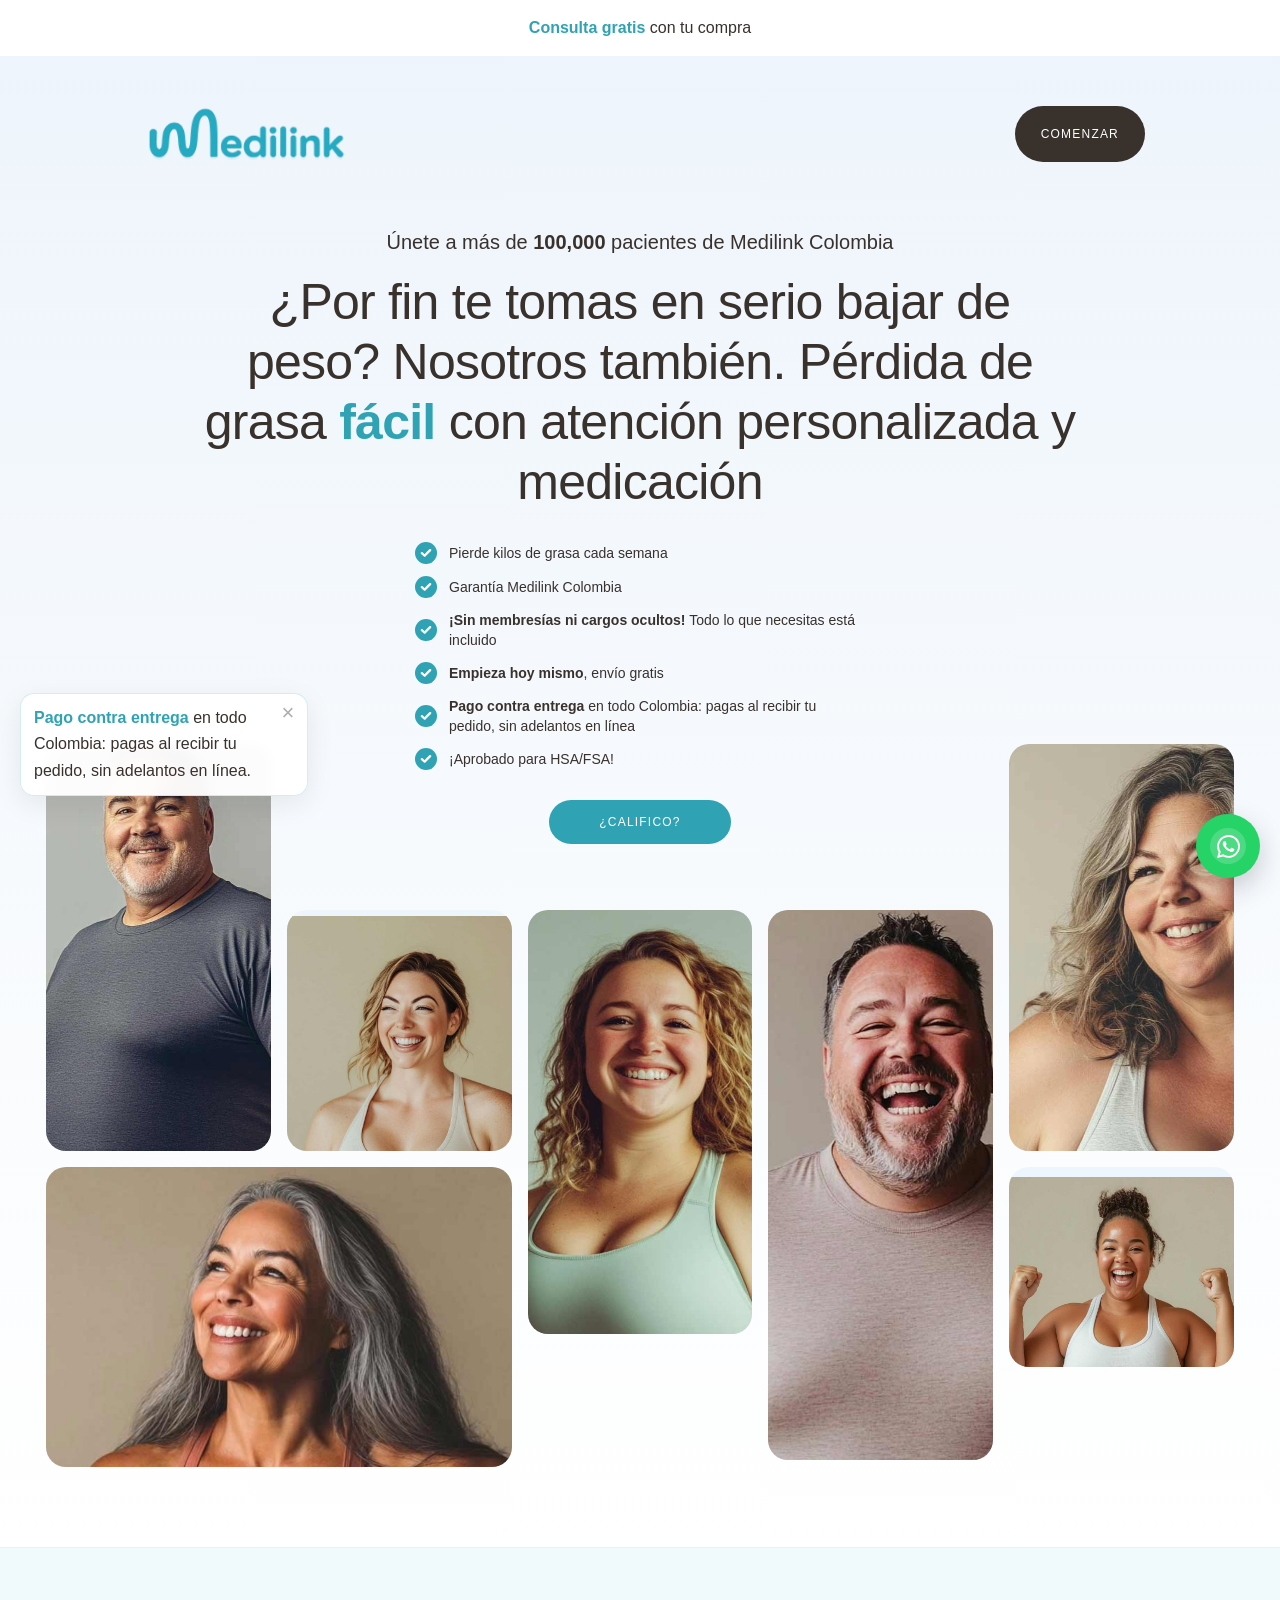
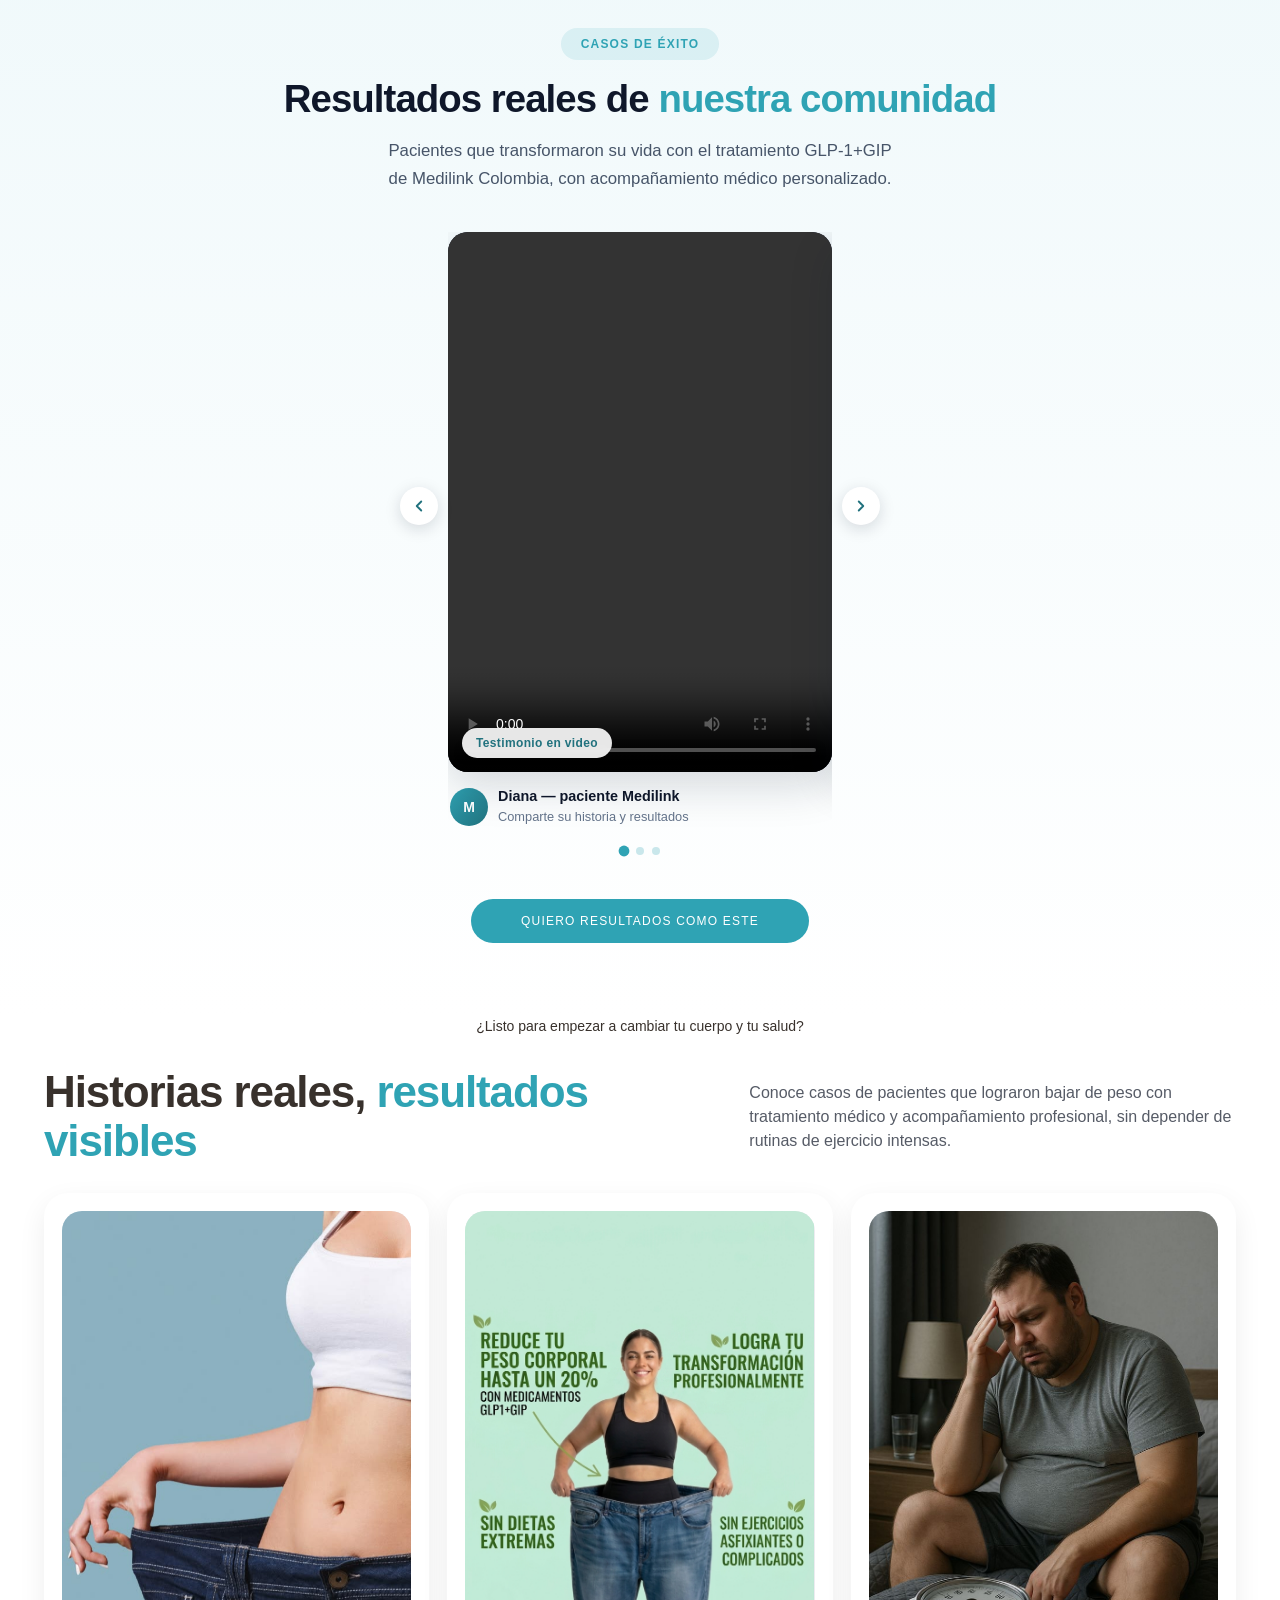
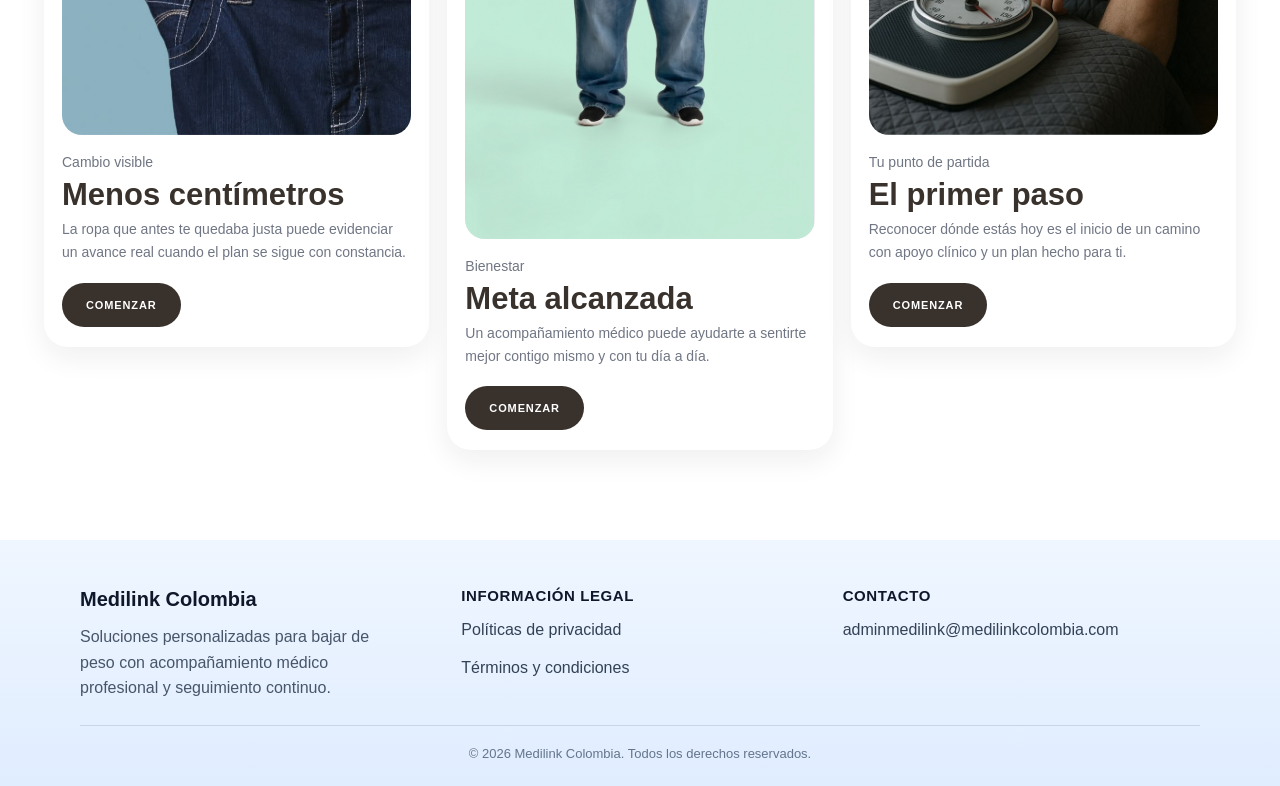
==== commit 4b4a6f7b: "img2" ====
--- a/index.html
+++ b/index.html
@@ -1229,7 +1229,7 @@
           <a href="intakeform6089.html?afid=org" class="featured-product-cta">Comenzar</a>
         </article>
         <article class="featured-product-card">
-          <div class="featured-product-image stone"><img src="images/2.jpeg"
+          <div class="featured-product-image stone"><img src="images/2.png"
               alt="Mujer sonriente sosteniendo un jean holgado que evidencia pérdida de peso"
               class="featured-product-img photo"></div>
           <p class="featured-product-price">Bienestar</p>
@@ -1259,14 +1259,14 @@
         <div>
           <h4 class="site-footer-title">Información legal</h4>
           <ul class="site-footer-links">
-            <li><a class="site-footer-link" href="#">Políticas de privacidad</a></li>
-            <li><a class="site-footer-link" href="#">Términos y condiciones</a></li>
+            <li><a class="site-footer-link" href="privacidad-y-terminos.html#politica-de-privacidad">Políticas de privacidad</a></li>
+            <li><a class="site-footer-link" href="privacidad-y-terminos.html#terminos-y-condiciones">Términos y condiciones</a></li>
           </ul>
         </div>
         <div>
           <h4 class="site-footer-title">Contacto</h4>
           <ul class="site-footer-links">
-            <li><a class="site-footer-link" href="mailto:contacto@medilinkcolombia.com">contacto@medilinkcolombia.com</a></li>
+            <li><a class="site-footer-link" href="mailto:adminmedilink@medilinkcolombia.com">adminmedilink@medilinkcolombia.com</a></li>
           </ul>
         </div>
       </div>
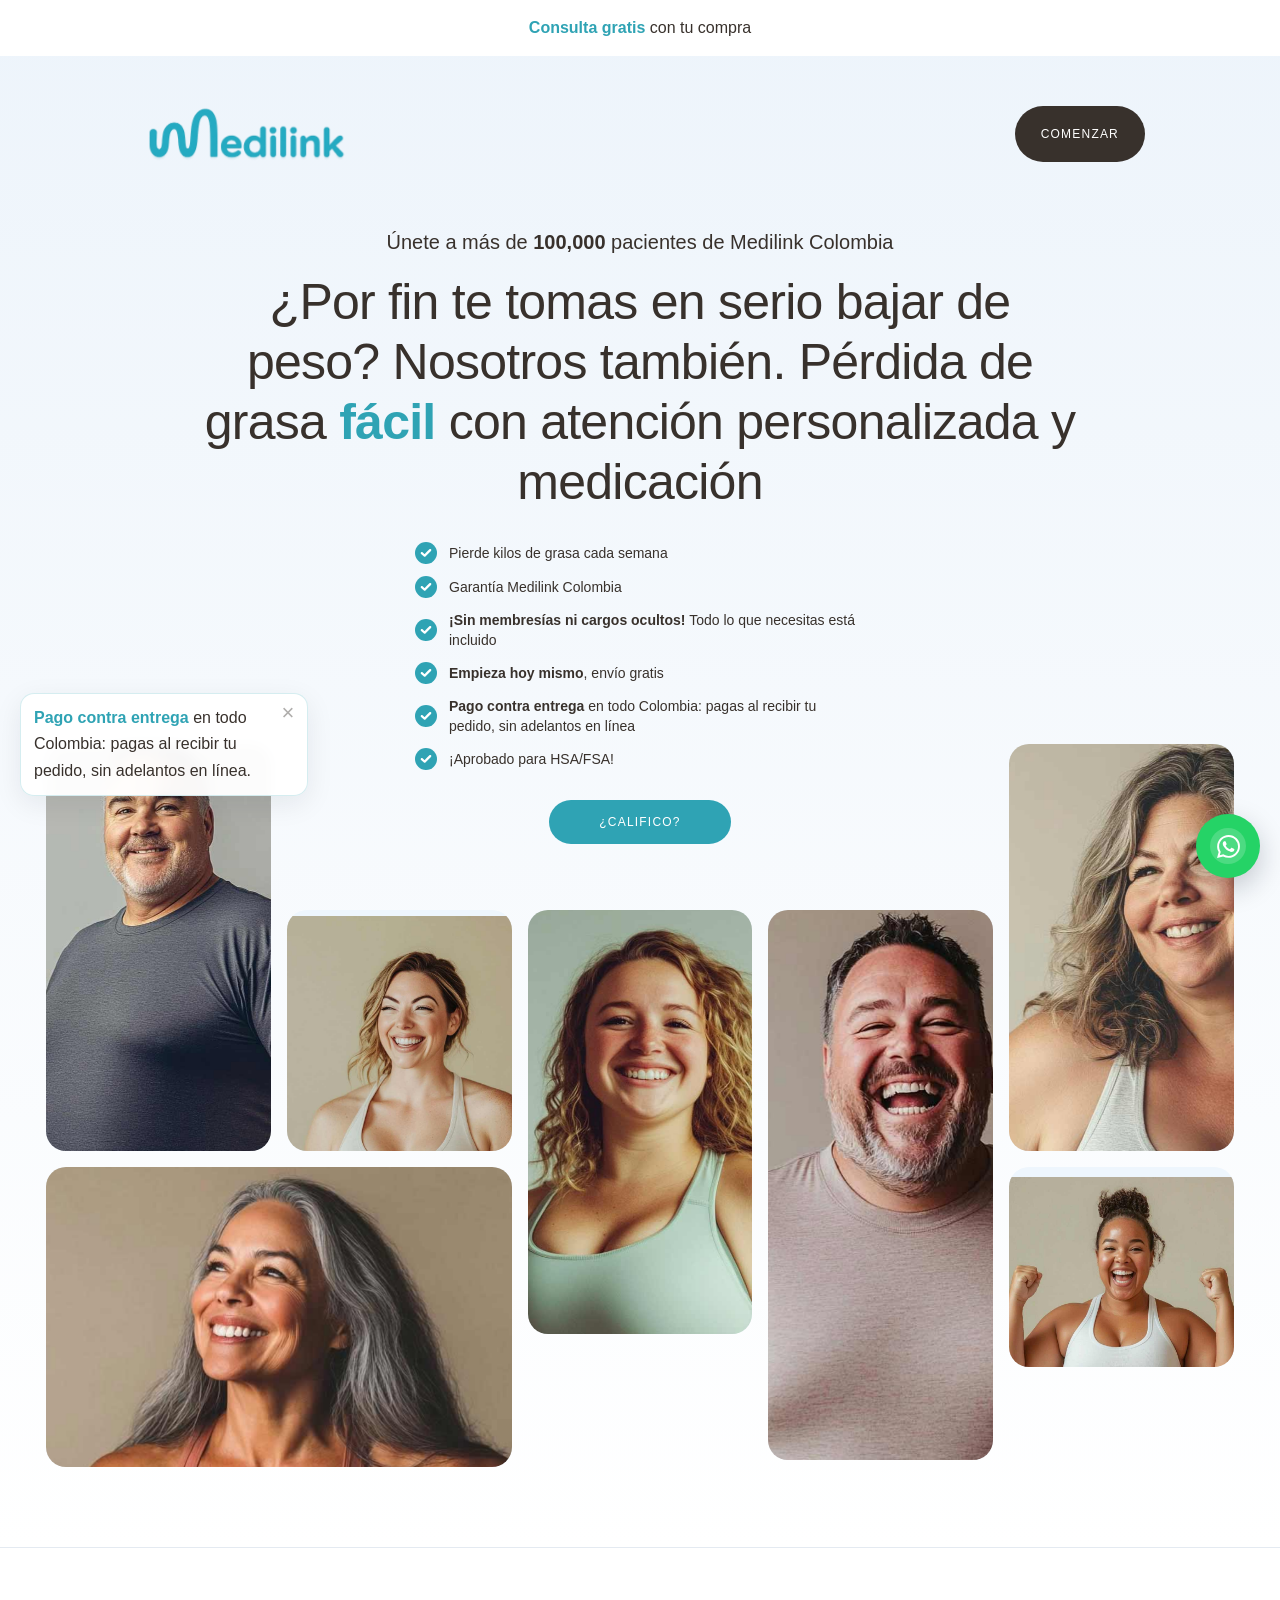
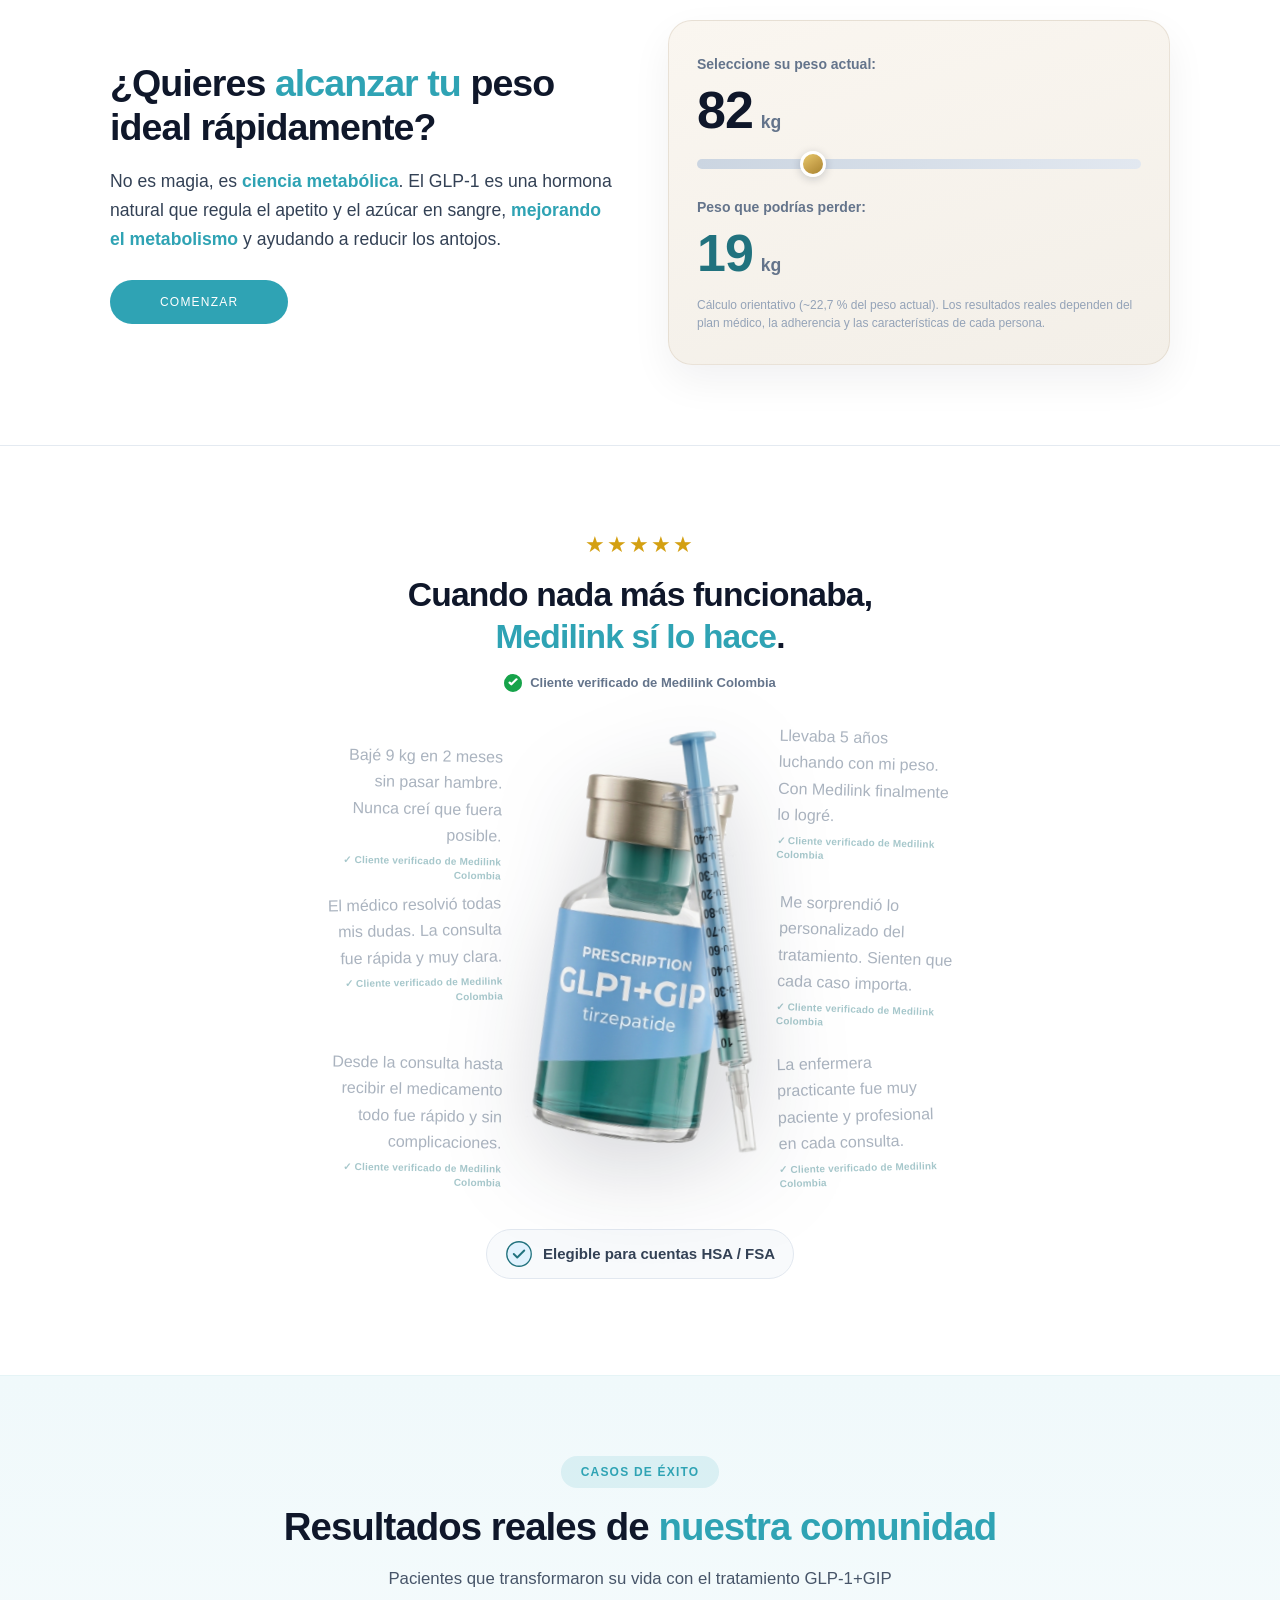
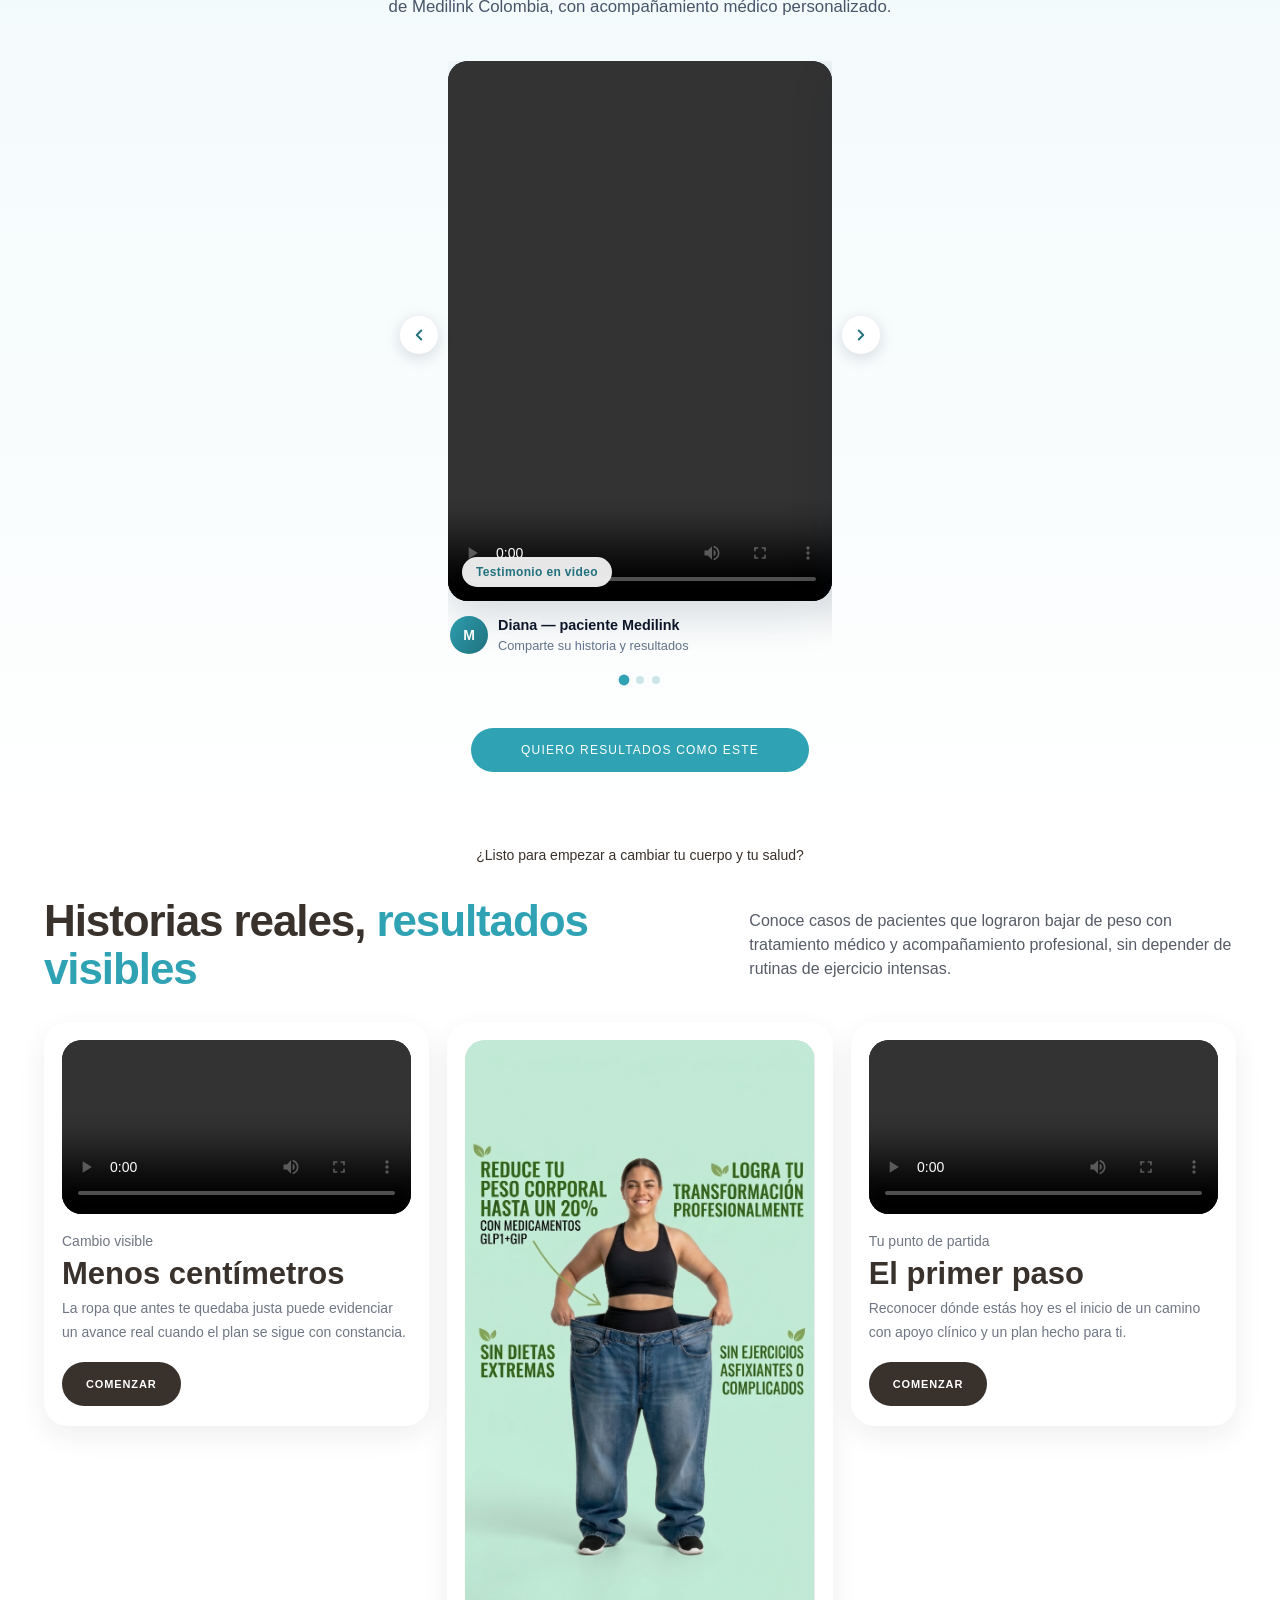
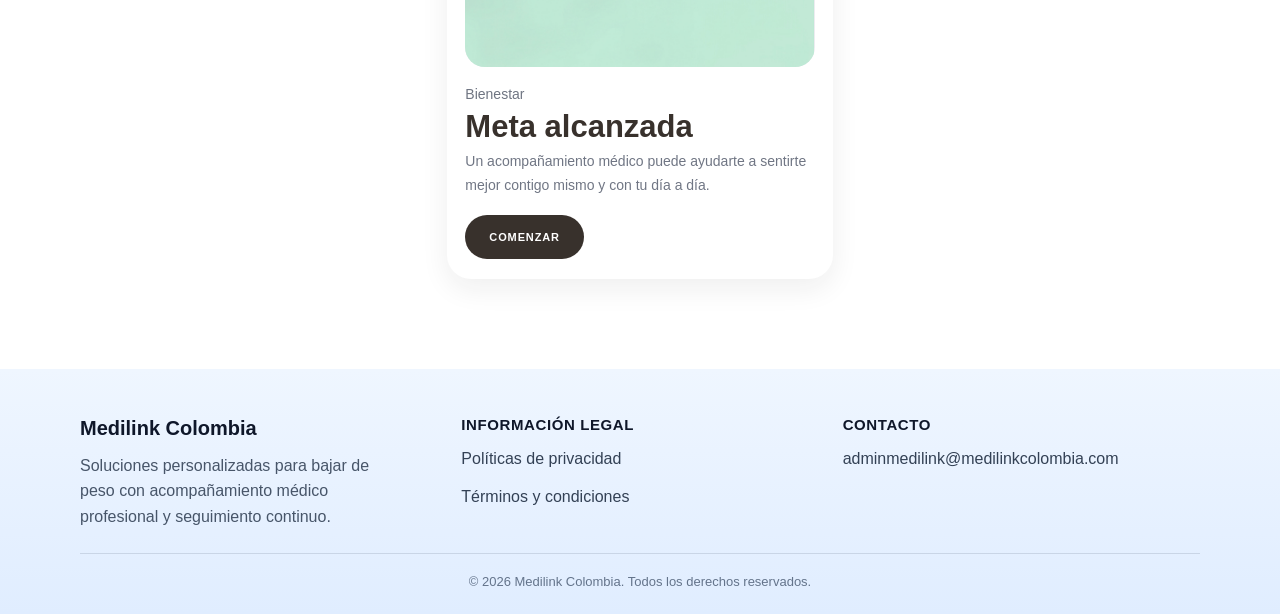
==== commit 87304563: "final" ====
--- a/index.html
+++ b/index.html
@@ -349,17 +349,88 @@
       max-width: 100%;
     }
 
+    /* Vídeos en las tarjetas “Historias reales” (el contenedor es flex + alto fijo en medvi-ready.css) */
+    .featured-products-section .featured-product-image video.featured-product-img.photo {
+      display: block;
+      width: 100%;
+      height: 100%;
+      min-height: 0;
+      align-self: stretch;
+      object-fit: cover;
+      object-position: center 30%;
+      background: #0f172a;
+    }
+
     @media screen and (max-width: 991px) {
       .featured-products-grid.featured-products-grid--three {
         grid-template-columns: repeat(2, minmax(0, 1fr));
       }
     }
 
+    /* Carrusel horizontal solo en móvil (Historias reales) */
+    .mlk-stories-dots {
+      display: none;
+      justify-content: center;
+      align-items: center;
+      gap: 8px;
+      margin-top: 14px;
+      padding: 0 16px;
+    }
+
+    .mlk-stories-dot {
+      width: 8px;
+      height: 8px;
+      padding: 0;
+      border: none;
+      border-radius: 50%;
+      background: #cbd5e1;
+      cursor: pointer;
+      transition: transform 0.2s ease, background 0.2s ease;
+    }
+
+    .mlk-stories-dot.is-active {
+      background: var(--evergreen, #2FA3B4);
+      transform: scale(1.15);
+    }
+
     @media screen and (max-width: 767px) {
-      .featured-products-grid.featured-products-grid--three {
-        grid-template-columns: repeat(3, minmax(260px, 1fr));
-      }
-    } 
+      .mlk-stories-carousel {
+        position: relative;
+        margin-left: -16px;
+        margin-right: -16px;
+      }
+
+      .mlk-stories-carousel .featured-products-grid.featured-products-grid--three {
+        display: flex;
+        flex-direction: row;
+        flex-wrap: nowrap;
+        gap: 12px;
+        overflow-x: auto;
+        overflow-y: hidden;
+        scroll-snap-type: x mandatory;
+        scroll-padding-inline: max(16px, env(safe-area-inset-right));
+        padding: 0 max(16px, env(safe-area-inset-left)) 10px max(16px, env(safe-area-inset-right));
+        -webkit-overflow-scrolling: touch;
+        scrollbar-width: none;
+        -ms-overflow-style: none;
+        overscroll-behavior-x: contain;
+        grid-template-columns: unset;
+      }
+
+      .mlk-stories-carousel .featured-products-grid.featured-products-grid--three::-webkit-scrollbar {
+        display: none;
+      }
+
+      .mlk-stories-carousel .featured-product-card {
+        flex: 0 0 min(400px, calc(100vw - 40px));
+        scroll-snap-align: center;
+        min-width: 0;
+      }
+
+      .mlk-stories-dots {
+        display: flex;
+      }
+    }
 
     /* Botón flotante WhatsApp (marca oficial: #25D366); CTA solo al pasar el mouse o al interactuar */
     .whatsapp-float {
@@ -780,7 +851,296 @@
       padding: 0 20px;
     }
 
-    /* Móvil */
+    /* ===== Calculadora peso ideal (kg) ===== */
+    .mlk-ideal-section {
+      padding: 72px 20px 80px;
+      background: #ffffff;
+      border-top: 1px solid rgba(226, 232, 240, 0.9);
+    }
+
+    .mlk-ideal-inner {
+      max-width: 1060px;
+      margin: 0 auto;
+      display: grid;
+      grid-template-columns: minmax(0, 1fr) minmax(0, 1fr);
+      gap: clamp(28px, 5vw, 56px);
+      align-items: center;
+    }
+
+    .mlk-ideal-title {
+      margin: 0 0 18px;
+      font-size: clamp(1.65rem, 4.2vw, 2.35rem);
+      font-weight: 700;
+      line-height: 1.18;
+      color: #0f172a;
+    }
+
+    .mlk-ideal-text {
+      margin: 0 0 26px;
+      font-size: clamp(1rem, 2.2vw, 1.1rem);
+      line-height: 1.65;
+      color: #334155;
+    }
+
+    .mlk-ideal-text strong {
+      font-weight: 700;
+    }
+
+    .mlk-ideal-cta {
+      display: inline-flex;
+    }
+
+    .mlk-ideal-card {
+      background: linear-gradient(165deg, #faf6f0 0%, #f3efe8 100%);
+      border-radius: 24px;
+      padding: clamp(22px, 4vw, 32px) clamp(20px, 3vw, 28px);
+      border: 1px solid rgba(203, 190, 168, 0.35);
+      box-shadow: 0 16px 40px rgba(15, 23, 42, 0.06);
+    }
+
+    .mlk-ideal-label {
+      margin: 0 0 8px;
+      font-size: 14px;
+      font-weight: 600;
+      color: #64748b;
+    }
+
+    .mlk-ideal-label + .mlk-ideal-big {
+      margin-top: 0;
+    }
+
+    .mlk-ideal-big {
+      display: flex;
+      align-items: baseline;
+      gap: 8px;
+      margin: 0 0 18px;
+      font-variant-numeric: tabular-nums;
+    }
+
+    .mlk-ideal-big span:first-child {
+      font-size: clamp(2.5rem, 7vw, 3.25rem);
+      font-weight: 700;
+      line-height: 1;
+      color: #0f172a;
+      letter-spacing: -0.02em;
+    }
+
+    .mlk-ideal-big--accent span:first-child {
+      color: #21727E;
+    }
+
+    .mlk-ideal-unit {
+      font-size: 1.1rem;
+      font-weight: 600;
+      color: #64748b;
+    }
+
+    .mlk-ideal-slider-wrap {
+      margin: 6px 0 22px;
+    }
+
+    .mlk-ideal-slider-wrap input[type="range"] {
+      -webkit-appearance: none;
+      appearance: none;
+      width: 100%;
+      height: 10px;
+      border-radius: 99px;
+      background: linear-gradient(90deg, #cbd5e1 0%, #e2e8f0 100%);
+      outline: none;
+    }
+
+    .mlk-ideal-slider-wrap input[type="range"]::-webkit-slider-thumb {
+      -webkit-appearance: none;
+      appearance: none;
+      width: 26px;
+      height: 26px;
+      border-radius: 50%;
+      background: linear-gradient(145deg, #e8c96b 0%, #c6a04a 55%, #a8842f 100%);
+      border: 3px solid #fff;
+      box-shadow: 0 2px 10px rgba(15, 23, 42, 0.2);
+      cursor: pointer;
+    }
+
+    .mlk-ideal-slider-wrap input[type="range"]::-moz-range-thumb {
+      width: 26px;
+      height: 26px;
+      border-radius: 50%;
+      background: linear-gradient(145deg, #e8c96b 0%, #c6a04a 55%, #a8842f 100%);
+      border: 3px solid #fff;
+      box-shadow: 0 2px 10px rgba(15, 23, 42, 0.2);
+      cursor: pointer;
+    }
+
+    .mlk-ideal-disclaimer {
+      margin: 16px 0 0;
+      font-size: 12px;
+      line-height: 1.45;
+      color: #94a3b8;
+    }
+
+    @media (max-width: 900px) {
+      .mlk-ideal-inner {
+        grid-template-columns: 1fr;
+      }
+
+      .mlk-ideal-copy {
+        text-align: center;
+      }
+
+      .mlk-ideal-cta {
+        margin-left: auto;
+        margin-right: auto;
+      }
+    }
+
+    @media (max-width: 539px) {
+      .mlk-ideal-section {
+        padding: 48px 16px 56px;
+      }
+    }
+
+    /* ===== Confianza — medicamento + testimonios de fondo ===== */
+    .mlk-trust-section {
+      position: relative;
+      overflow: hidden;
+      padding: clamp(56px, 8vw, 88px) 20px clamp(64px, 9vw, 96px);
+      background: #ffffff;
+      border-top: 1px solid rgba(226, 232, 240, 0.9);
+    }
+
+    /* Bg centrado y acotado para que los textos no se dispersen */
+    .mlk-trust-bg {
+      position: absolute;
+      top: 0; bottom: 0;
+      left: 50%; transform: translateX(-50%);
+      width: 100%; max-width: 920px;
+      pointer-events: none; z-index: 0;
+    }
+
+    .mlk-trust-float {
+      position: absolute;
+      max-width: min(175px, 26vw);
+      font-size: clamp(11px, 1.3vw, 13.5px);
+      line-height: 1.45;
+      color: rgba(100, 116, 139, 0.55);
+      font-weight: 500;
+    }
+
+    .mlk-trust-float p { margin: 0 0 5px; }
+
+    .mlk-trust-float-meta {
+      display: block;
+      font-size: 10px;
+      font-weight: 600;
+      letter-spacing: 0.02em;
+      color: rgba(33, 114, 126, 0.40);
+    }
+
+    /* Izquierda: texto alineado a la derecha (hacia la imagen) */
+    .mlk-trust-float--tl { top: 32%;    left: 16%; transform: rotate(1deg);   text-align: right; }
+    .mlk-trust-float--ml { top: 48%;    left: 16%; transform: rotate(-1deg);   text-align: right; }
+    .mlk-trust-float--bl { bottom: 20%; left: 16%; transform: rotate(1deg);    text-align: right; }
+    /* Derecha: texto alineado a la izquierda (hacia la imagen) */
+    .mlk-trust-float--tr { top: 30%;    right: 16%; transform: rotate(1.5deg); }
+    .mlk-trust-float--mr { top: 48%;    right: 16%; transform: rotate(2deg);   }
+    .mlk-trust-float--br { bottom: 20%; right: 16%; transform: rotate(-1.5deg);}
+
+    .mlk-trust-inner {
+      position: relative;
+      z-index: 2;
+      max-width: 580px;
+      margin: 0 auto;
+      text-align: center;
+    }
+
+    .mlk-trust-kicker {
+      margin: 0 0 10px;
+      font-size: 14px;
+      font-weight: 600;
+      color: #64748b;
+      letter-spacing: 0.02em;
+    }
+
+    .mlk-trust-stars {
+      margin: 0 0 18px;
+      font-size: 22px;
+      line-height: 1;
+      letter-spacing: 2px;
+      color: #d4a012;
+      text-shadow: 0 1px 0 rgba(255, 255, 255, 0.6);
+    }
+
+    .mlk-trust-quote {
+      margin: 0 0 14px;
+      font-size: clamp(1.45rem, 4vw, 2.1rem);
+      font-weight: 700;
+      line-height: 1.25;
+      color: #0f172a;
+    }
+
+    .mlk-trust-verify {
+      display: inline-flex;
+      align-items: center;
+      gap: 8px;
+      margin: 0 0 28px;
+      font-size: 13px;
+      font-weight: 600;
+      color: #64748b;
+    }
+
+    .mlk-trust-check {
+      width: 18px;
+      height: 18px;
+      flex-shrink: 0;
+      color: #16a34a;
+    }
+
+    .mlk-trust-stage {
+      display: flex;
+      justify-content: center;
+      align-items: center;
+      min-height: min(52vw, 420px);
+      margin: 0 0 28px;
+    }
+
+    .mlk-trust-vial-wrap {
+      will-change: transform;
+      transform-origin: 50% 60%;
+    }
+
+    .mlk-trust-vial-img {
+      display: block;
+      width: auto;
+      max-width: min(480px, 100%);
+      height: auto;
+      margin: 0 auto;
+      filter: drop-shadow(0 28px 48px rgba(15, 23, 42, 0.18));
+    }
+
+    .mlk-trust-hsa {
+      display: inline-flex;
+      align-items: center;
+      gap: 10px;
+      padding: 10px 18px;
+      border-radius: 999px;
+      background: #f8fafc;
+      border: 1px solid #e2e8f0;
+      font-size: 15px;
+      font-weight: 600;
+      color: #334155;
+    }
+
+    .mlk-trust-hsa-icon {
+      display: flex;
+      align-items: center;
+      justify-content: center;
+    }
+
+    @media (max-width: 640px) {
+      .mlk-trust-bg { display: none; }
+      .mlk-trust-stage { min-height: min(72vw, 360px); }
+    }
+
     @media (max-width: 539px) {
       .mlk-success-section {
         padding: 56px 0 52px;
@@ -808,6 +1168,9 @@
     @media (prefers-reduced-motion: reduce) {
       .mlk-carousel-track {
         scroll-behavior: auto;
+      }
+      .mlk-trust-vial-wrap {
+        will-change: auto;
       }
     }
   </style>
@@ -1070,6 +1433,139 @@
       </div>
     </section>
 
+    <!-- ===== Calculadora peso ideal (kg) ===== -->
+    <section class="mlk-ideal-section" aria-labelledby="mlk-ideal-heading">
+      <div class="mlk-ideal-inner">
+        <div class="mlk-ideal-copy">
+          <h2 id="mlk-ideal-heading" class="mlk-ideal-title">
+            ¿Quieres <span class="text-pastel-blue">alcanzar tu</span> peso ideal rápidamente?
+          </h2>
+          <p class="mlk-ideal-text">
+            No es magia, es <strong class="text-pastel-blue">ciencia metabólica</strong>. El GLP-1 es una hormona natural
+            que regula el apetito y el azúcar en sangre, <strong class="text-pastel-blue">mejorando el metabolismo</strong>
+            y ayudando a reducir los antojos.
+          </p>
+          <a href="intakeform6089.html?afid=org" class="primary-cta pastel-cta w-button mlk-ideal-cta">Comenzar</a>
+        </div>
+        <div class="mlk-ideal-card">
+          <p class="mlk-ideal-label">Seleccione su peso actual:</p>
+          <div class="mlk-ideal-big" aria-live="polite">
+            <span id="mlk-calc-current">82</span>
+            <span class="mlk-ideal-unit">kg</span>
+          </div>
+          <div class="mlk-ideal-slider-wrap">
+            <input type="range" id="mlk-calc-slider" min="50" max="180" step="1" value="82"
+              aria-label="Peso actual en kilogramos"
+              aria-valuemin="50" aria-valuemax="180" aria-valuenow="82"
+              aria-describedby="mlk-calc-disclaimer">
+          </div>
+          <p class="mlk-ideal-label">Peso que podrías perder:</p>
+          <div class="mlk-ideal-big mlk-ideal-big--accent" aria-live="polite">
+            <span id="mlk-calc-loss">19</span>
+            <span class="mlk-ideal-unit">kg</span>
+          </div>
+          <p id="mlk-calc-disclaimer" class="mlk-ideal-disclaimer">
+            Cálculo orientativo (~22,7&nbsp;% del peso actual). Los resultados reales dependen del plan médico, la adherencia
+            y las características de cada persona.
+          </p>
+        </div>
+      </div>
+    </section>
+    <script>
+      (function () {
+        var slider = document.getElementById('mlk-calc-slider');
+        var curEl = document.getElementById('mlk-calc-current');
+        var lossEl = document.getElementById('mlk-calc-loss');
+        if (!slider || !curEl || !lossEl) return;
+        var RATIO = 0.227;
+        function sync() {
+          var kg = parseInt(slider.value, 10);
+          if (isNaN(kg)) return;
+          curEl.textContent = String(kg);
+          lossEl.textContent = String(Math.round(kg * RATIO));
+          slider.setAttribute('aria-valuenow', String(kg));
+        }
+        slider.addEventListener('input', sync);
+        slider.addEventListener('change', sync);
+        sync();
+      })();
+    </script>
+
+    <!-- ===== Confianza — medicamento + testimonios de fondo ===== -->
+    <section class="mlk-trust-section" id="mlk-trust-section" aria-labelledby="mlk-trust-heading">
+      <div class="mlk-trust-bg" aria-hidden="true">
+        <div class="mlk-trust-float mlk-trust-float--tl">
+          <p>Bajé 9 kg en 2 meses sin pasar hambre. Nunca creí que fuera posible.</p>
+          <span class="mlk-trust-float-meta">✓ Cliente verificado de Medilink Colombia</span>
+        </div>
+        <div class="mlk-trust-float mlk-trust-float--tr">
+          <p>Llevaba 5 años luchando con mi peso. Con Medilink finalmente lo logré.</p>
+          <span class="mlk-trust-float-meta">✓ Cliente verificado de Medilink Colombia</span>
+        </div>
+        <div class="mlk-trust-float mlk-trust-float--ml">
+          <p>El médico resolvió todas mis dudas. La consulta fue rápida y muy clara.</p>
+          <span class="mlk-trust-float-meta">✓ Cliente verificado de Medilink Colombia</span>
+        </div>
+        <div class="mlk-trust-float mlk-trust-float--mr">
+          <p>Me sorprendió lo personalizado del tratamiento. Sienten que cada caso importa.</p>
+          <span class="mlk-trust-float-meta">✓ Cliente verificado de Medilink Colombia</span>
+        </div>
+        <div class="mlk-trust-float mlk-trust-float--bl">
+          <p>Desde la consulta hasta recibir el medicamento todo fue rápido y sin complicaciones.</p>
+          <span class="mlk-trust-float-meta">✓ Cliente verificado de Medilink Colombia</span>
+        </div>
+        <div class="mlk-trust-float mlk-trust-float--br">
+          <p>La enfermera practicante fue muy paciente y profesional en cada consulta.</p>
+          <span class="mlk-trust-float-meta">✓ Cliente verificado de Medilink Colombia</span>
+        </div>
+      </div>
+      <div class="mlk-trust-inner">
+        <div class="mlk-trust-stars" role="img" aria-label="Valoración 5 de 5 estrellas">
+          <span aria-hidden="true">★★★★★</span>
+        </div>
+        <h2 id="mlk-trust-heading" class="mlk-trust-quote">
+          Cuando nada más funcionaba, <span class="text-pastel-blue">Medilink sí lo hace</span>.
+        </h2>
+        <p class="mlk-trust-verify">
+          <svg class="mlk-trust-check" viewBox="0 0 16 16" aria-hidden="true"><path fill="currentColor" d="M8 0a8 8 0 1 0 8 8A8 8 0 0 0 8 0zm3.7 5.35-4.5 4.5a1 1 0 0 1-1.42 0L4.3 8.35a1 1 0 1 1 1.42-1.42l.88.89 3.78-3.78a1 1 0 0 1 1.42 1.41z"/></svg>
+          Cliente verificado de Medilink Colombia
+        </p>
+        <div class="mlk-trust-stage">
+          <div id="mlk-trust-vial-wrap" class="mlk-trust-vial-wrap">
+            <img id="mlk-trust-vial" src="images/medilink.png" alt="Vial GLP1+GIP tirzepatida con jeringa — Medilink Colombia"
+              class="mlk-trust-vial-img" width="520" height="520" loading="lazy" decoding="async">
+          </div>
+        </div>
+        <div class="mlk-trust-hsa">
+          <span class="mlk-trust-hsa-icon" aria-hidden="true">
+            <svg viewBox="0 0 32 32" width="28" height="28"><circle cx="16" cy="16" r="14" fill="#e0f2fe" stroke="#21727E" stroke-width="1.5"/><path d="M10 16l4 4 8-8" fill="none" stroke="#21727E" stroke-width="2.2" stroke-linecap="round" stroke-linejoin="round"/></svg>
+          </span>
+          <span class="mlk-trust-hsa-text">Elegible para cuentas HSA / FSA</span>
+        </div>
+      </div>
+    </section>
+    <script>
+      (function () {
+        var section = document.getElementById('mlk-trust-section');
+        var wrap = document.getElementById('mlk-trust-vial-wrap');
+        if (!section || !wrap) return;
+        if (window.matchMedia && window.matchMedia('(prefers-reduced-motion: reduce)').matches) return;
+        function onScroll() {
+          var r = section.getBoundingClientRect();
+          var vh = window.innerHeight || 1;
+          var visible = Math.min(r.bottom, vh) - Math.max(r.top, 0);
+          var t = Math.max(0, Math.min(1, visible / (vh * 0.85)));
+          var ty = (t - 0.5) * 36;
+          var rot = (t - 0.5) * 10;
+          var sc = 1 + (t - 0.5) * 0.06;
+          wrap.style.transform = 'translate3d(0,' + ty.toFixed(1) + 'px,0) rotate(' + rot.toFixed(2) + 'deg) scale(' + sc.toFixed(3) + ')';
+        }
+        window.addEventListener('scroll', onScroll, { passive: true });
+        window.addEventListener('resize', onScroll);
+        onScroll();
+      })();
+    </script>
+
     <!-- ===== Casos de Éxito ===== -->
     <section class="mlk-success-section">
 
@@ -1218,36 +1714,106 @@
         <p class="featured-products-copy">Conoce casos de pacientes que lograron bajar de peso con tratamiento médico y
           acompañamiento profesional, sin depender de rutinas de ejercicio intensas.</p>
       </div>
-      <div class="featured-products-grid featured-products-grid--three">
-        <article class="featured-product-card">
-          <div class="featured-product-image sky"><img src="images/1.jpeg"
-              alt="Mujer mostrando pantalón demasiado ancho tras reducción de talla"
-              class="featured-product-img photo"></div>
-          <p class="featured-product-price">Cambio visible</p>
-          <h3 class="featured-product-name">Menos centímetros</h3>
-          <p class="featured-product-note">La ropa que antes te quedaba justa puede evidenciar un avance real cuando el plan se sigue con constancia.</p>
-          <a href="intakeform6089.html?afid=org" class="featured-product-cta">Comenzar</a>
-        </article>
-        <article class="featured-product-card">
-          <div class="featured-product-image stone"><img src="images/2.png"
-              alt="Mujer sonriente sosteniendo un jean holgado que evidencia pérdida de peso"
-              class="featured-product-img photo"></div>
-          <p class="featured-product-price">Bienestar</p>
-          <h3 class="featured-product-name">Meta alcanzada</h3>
-          <p class="featured-product-note">Un acompañamiento médico puede ayudarte a sentirte mejor contigo mismo y con tu día a día.</p>
-          <a href="intakeform6089.html?afid=org" class="featured-product-cta">Comenzar</a>
-        </article>
-        <article class="featured-product-card">
-          <div class="featured-product-image ice"><img src="images/3.jpeg"
-              alt="Hombre sentado frente a una báscula, momento de reflexión sobre su peso"
-              class="featured-product-img photo"></div>
-          <p class="featured-product-price">Tu punto de partida</p>
-          <h3 class="featured-product-name">El primer paso</h3>
-          <p class="featured-product-note">Reconocer dónde estás hoy es el inicio de un camino con apoyo clínico y un plan hecho para ti.</p>
-          <a href="intakeform6089.html?afid=org" class="featured-product-cta">Comenzar</a>
-        </article>
+      <div class="mlk-stories-carousel" id="mlk-stories-carousel">
+        <div class="featured-products-grid featured-products-grid--three mlk-stories-track" id="mlk-stories-track">
+          <article class="featured-product-card">
+            <div class="featured-product-image sky">
+              <video class="featured-product-img photo mlk-stories-video" controls playsinline preload="metadata"
+                aria-label="Mujer mostrando pantalón demasiado ancho tras reducción de talla">
+                <source src="images/1.mov" type="video/quicktime">
+                <source src="images/1.mov" type="video/mp4">
+              </video>
+            </div>
+            <p class="featured-product-price">Cambio visible</p>
+            <h3 class="featured-product-name">Menos centímetros</h3>
+            <p class="featured-product-note">La ropa que antes te quedaba justa puede evidenciar un avance real cuando el plan se sigue con constancia.</p>
+            <a href="intakeform6089.html?afid=org" class="featured-product-cta">Comenzar</a>
+          </article>
+          <article class="featured-product-card">
+            <div class="featured-product-image stone"><img src="images/2.png"
+                alt="Mujer sonriente sosteniendo un jean holgado que evidencia pérdida de peso"
+                class="featured-product-img photo"></div>
+            <p class="featured-product-price">Bienestar</p>
+            <h3 class="featured-product-name">Meta alcanzada</h3>
+            <p class="featured-product-note">Un acompañamiento médico puede ayudarte a sentirte mejor contigo mismo y con tu día a día.</p>
+            <a href="intakeform6089.html?afid=org" class="featured-product-cta">Comenzar</a>
+          </article>
+          <article class="featured-product-card">
+            <div class="featured-product-image ice">
+              <video class="featured-product-img photo mlk-stories-video" controls playsinline preload="metadata"
+                aria-label="Hombre sentado frente a una báscula, momento de reflexión sobre su peso">
+                <source src="images/3.MOV" type="video/quicktime">
+                <source src="images/3.MOV" type="video/mp4">
+              </video>
+            </div>
+            <p class="featured-product-price">Tu punto de partida</p>
+            <h3 class="featured-product-name">El primer paso</h3>
+            <p class="featured-product-note">Reconocer dónde estás hoy es el inicio de un camino con apoyo clínico y un plan hecho para ti.</p>
+            <a href="intakeform6089.html?afid=org" class="featured-product-cta">Comenzar</a>
+          </article>
+        </div>
+        <div class="mlk-stories-dots" id="mlk-stories-dots" role="group" aria-label="Navegación del carrusel">
+          <button type="button" class="mlk-stories-dot is-active" aria-label="Historia 1 de 3" data-mlk-story="0"></button>
+          <button type="button" class="mlk-stories-dot" aria-label="Historia 2 de 3" data-mlk-story="1"></button>
+          <button type="button" class="mlk-stories-dot" aria-label="Historia 3 de 3" data-mlk-story="2"></button>
+        </div>
       </div>
     </section>
+    <script>
+      (function () {
+        var track = document.getElementById('mlk-stories-track');
+        var dotsWrap = document.getElementById('mlk-stories-dots');
+        if (!track || !dotsWrap) return;
+        var cards = track.querySelectorAll('.featured-product-card');
+        var dots = dotsWrap.querySelectorAll('.mlk-stories-dot');
+        var videos = track.querySelectorAll('video.mlk-stories-video');
+        if (!cards.length || !dots.length) return;
+
+        function pauseExcept(index) {
+          videos.forEach(function (v, j) {
+            if (j === index) return;
+            try { v.pause(); } catch (e) { /* noop */ }
+          });
+        }
+
+        function setDotActive(i) {
+          var n = Math.max(0, Math.min(i, dots.length - 1));
+          dots.forEach(function (d, j) { d.classList.toggle('is-active', j === n); });
+          pauseExcept(n);
+        }
+
+        function nearestIndex() {
+          var cx = track.scrollLeft + track.clientWidth / 2;
+          var best = 0;
+          var bestDist = Infinity;
+          cards.forEach(function (card, i) {
+            var mid = card.offsetLeft + card.offsetWidth / 2;
+            var d = Math.abs(mid - cx);
+            if (d < bestDist) { bestDist = d; best = i; }
+          });
+          return best;
+        }
+
+        var scrollEndTimer;
+        track.addEventListener('scroll', function () {
+          clearTimeout(scrollEndTimer);
+          scrollEndTimer = setTimeout(function () {
+            setDotActive(nearestIndex());
+          }, 80);
+        }, { passive: true });
+
+        dots.forEach(function (dot, i) {
+          dot.addEventListener('click', function () {
+            var card = cards[i];
+            if (!card) return;
+            card.scrollIntoView({ behavior: 'smooth', inline: 'center', block: 'nearest' });
+            setDotActive(i);
+          });
+        });
+
+        setDotActive(0);
+      })();
+    </script>
     <footer class="site-footer">
       <div class="site-footer-inner">
         <div>
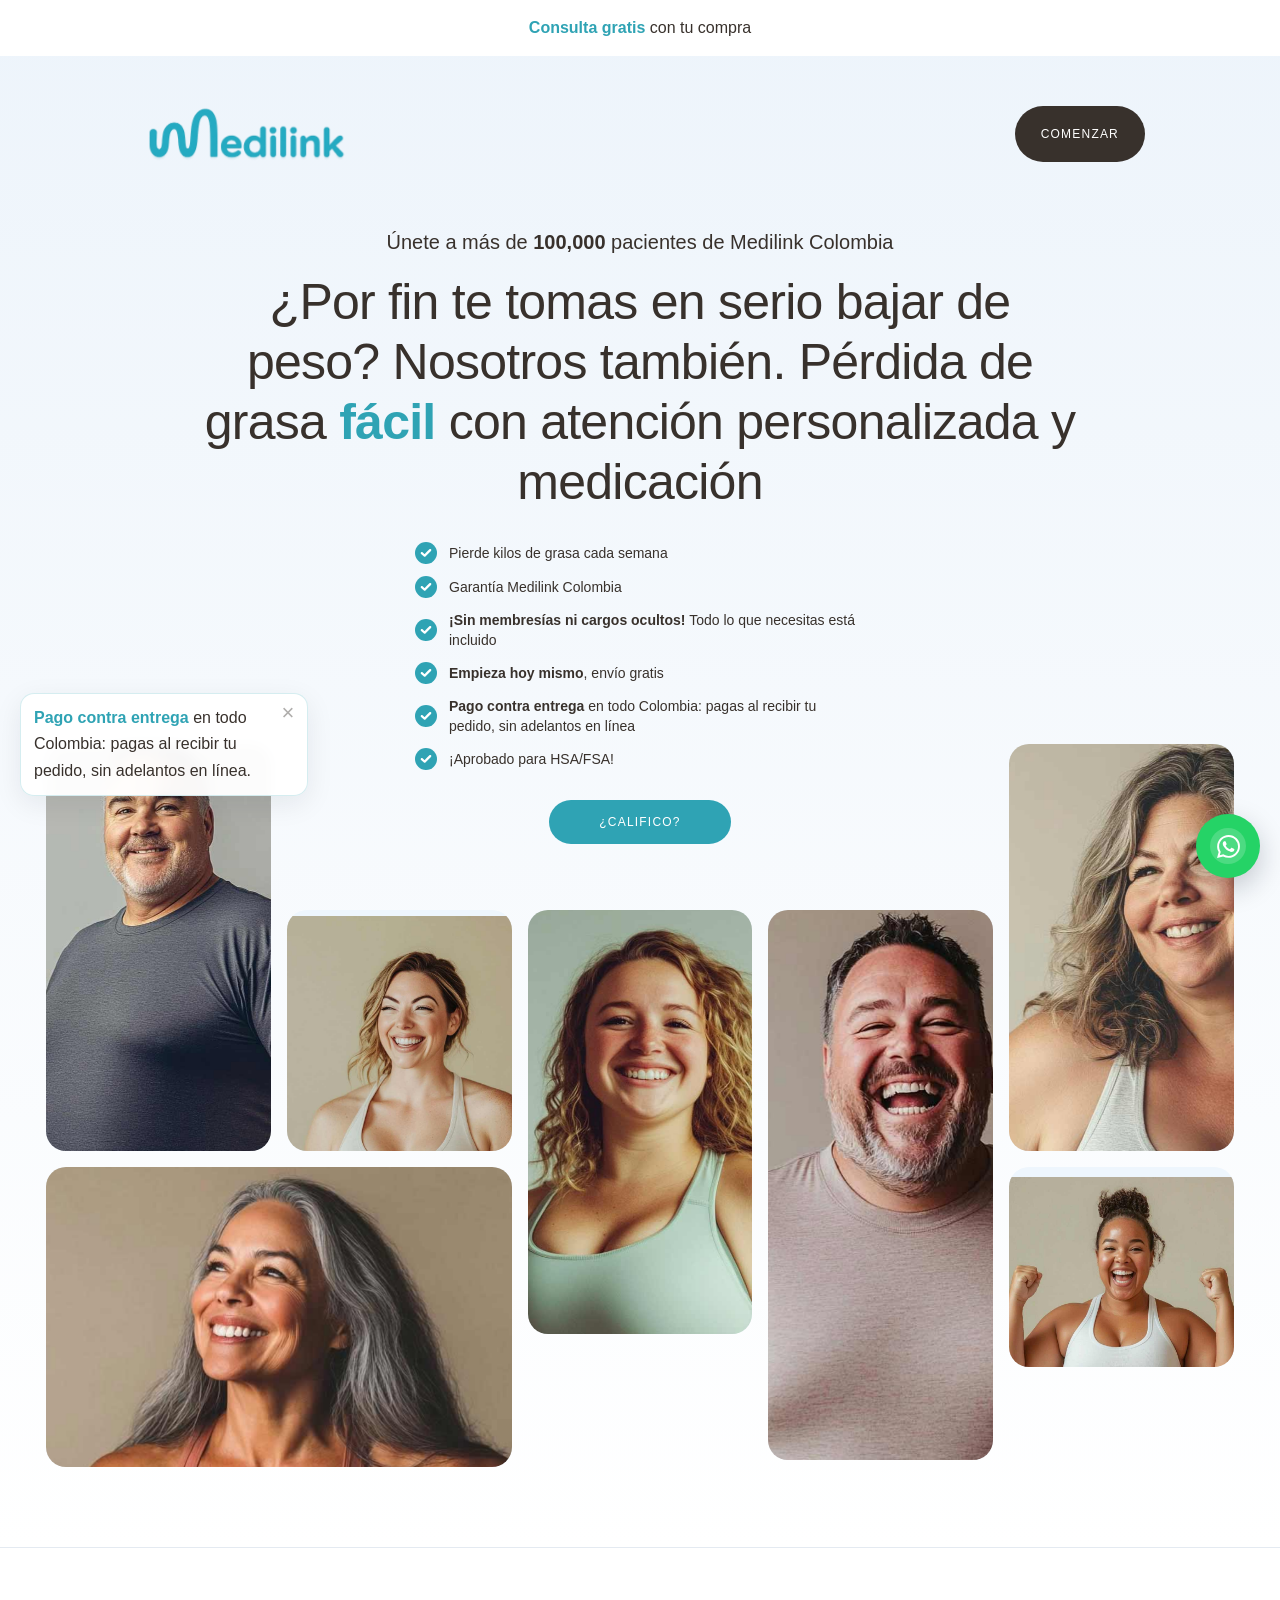
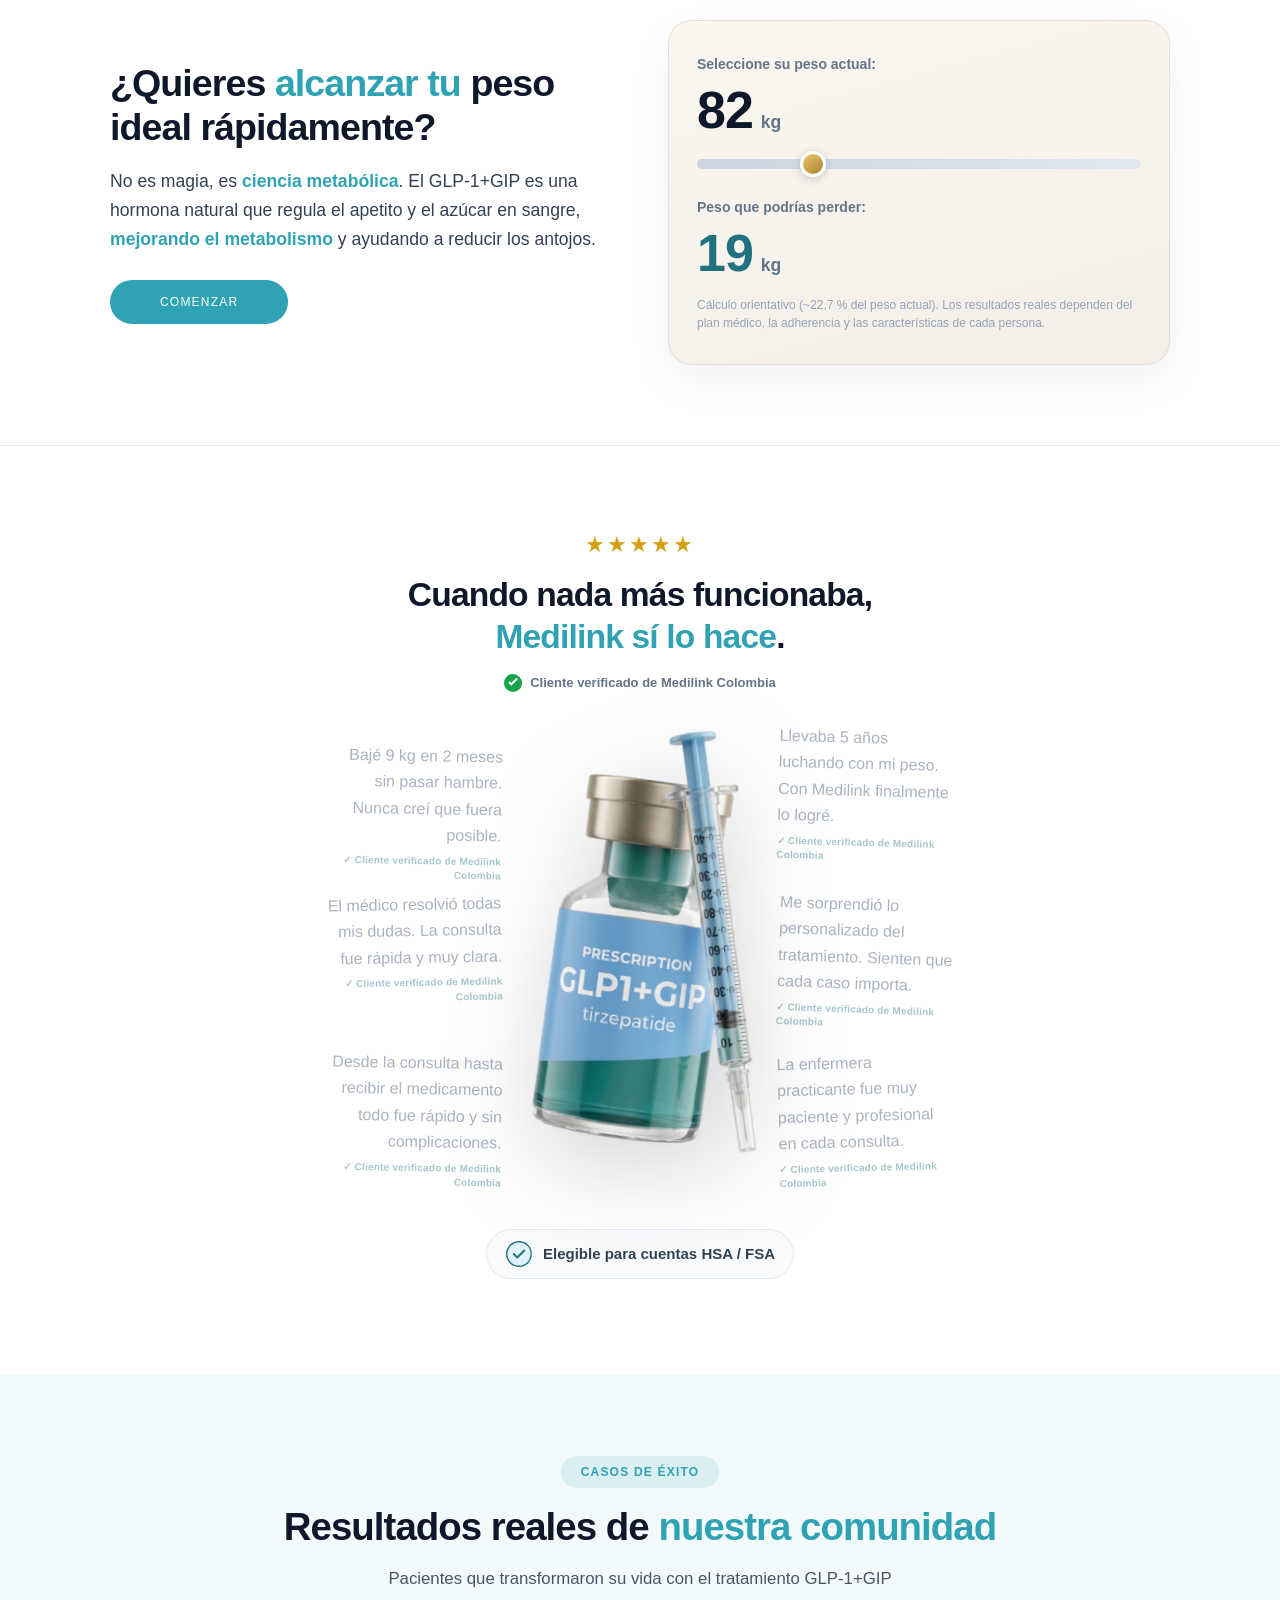
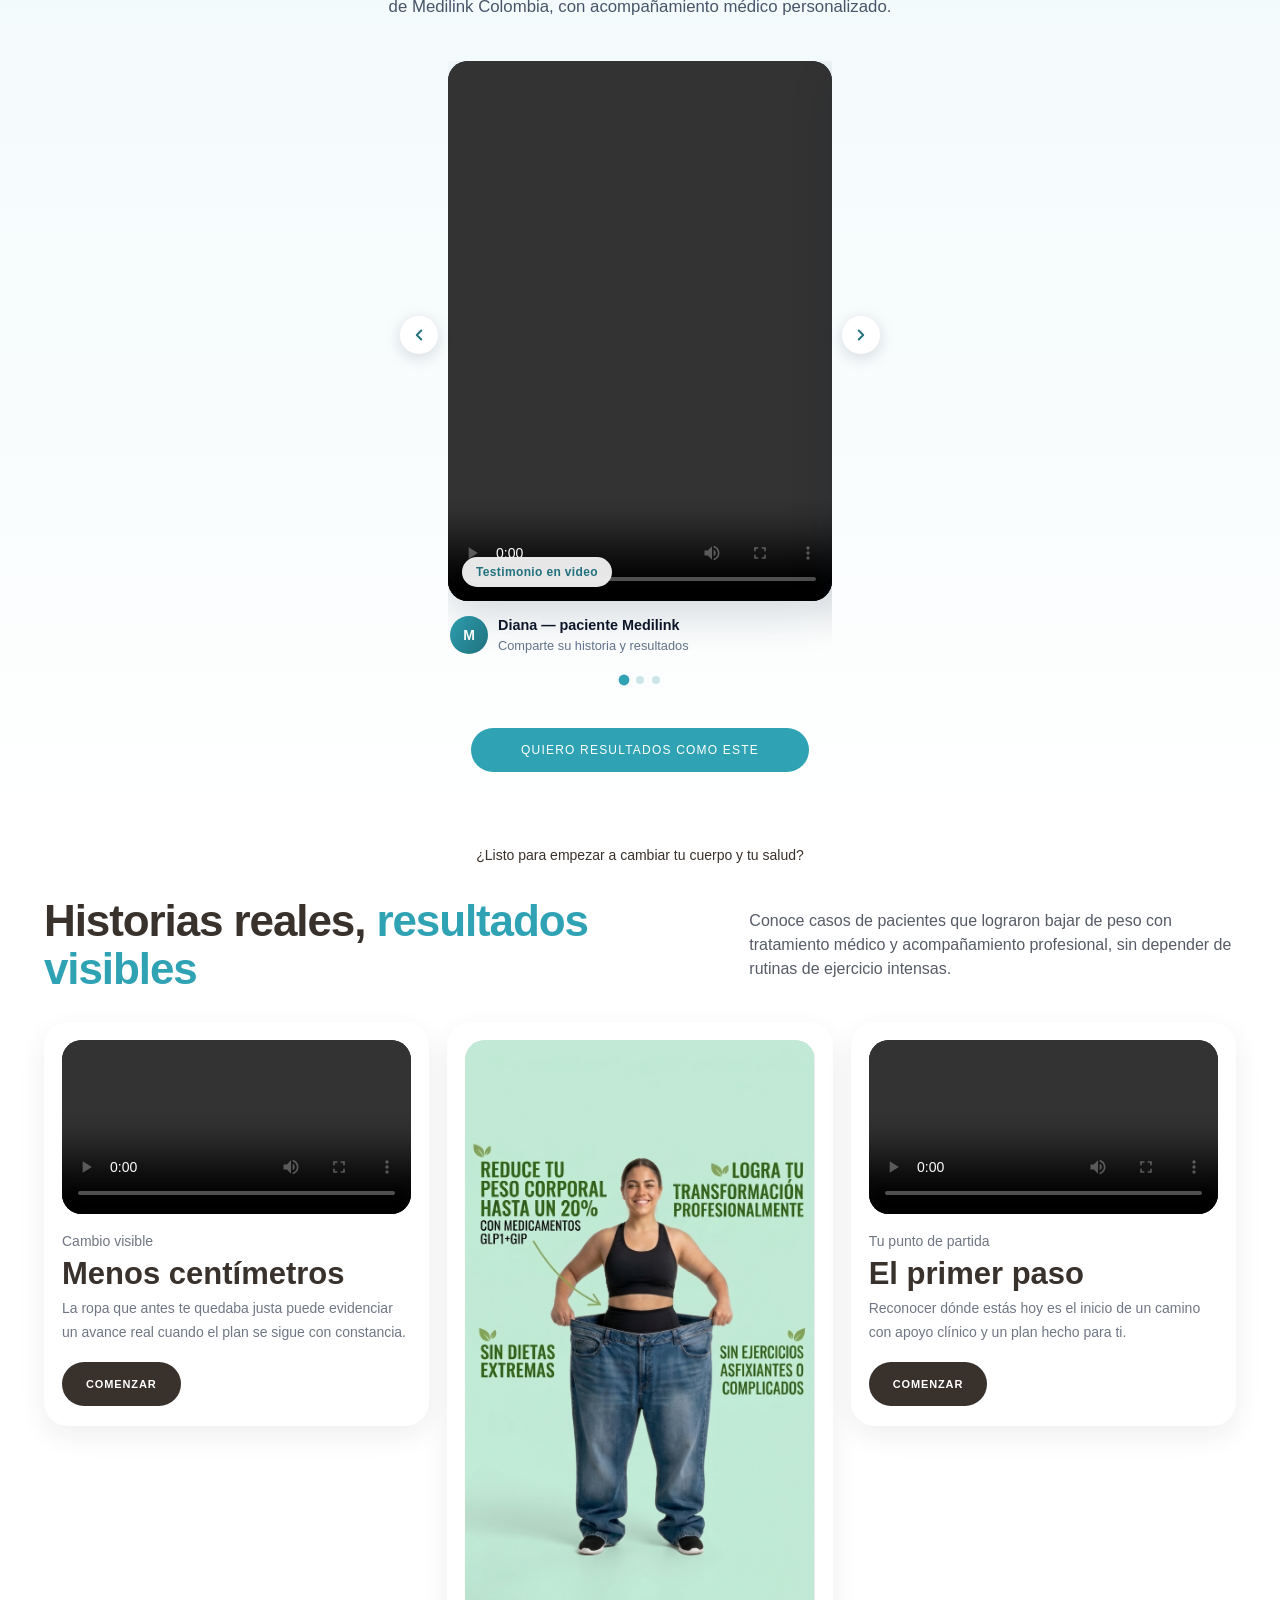
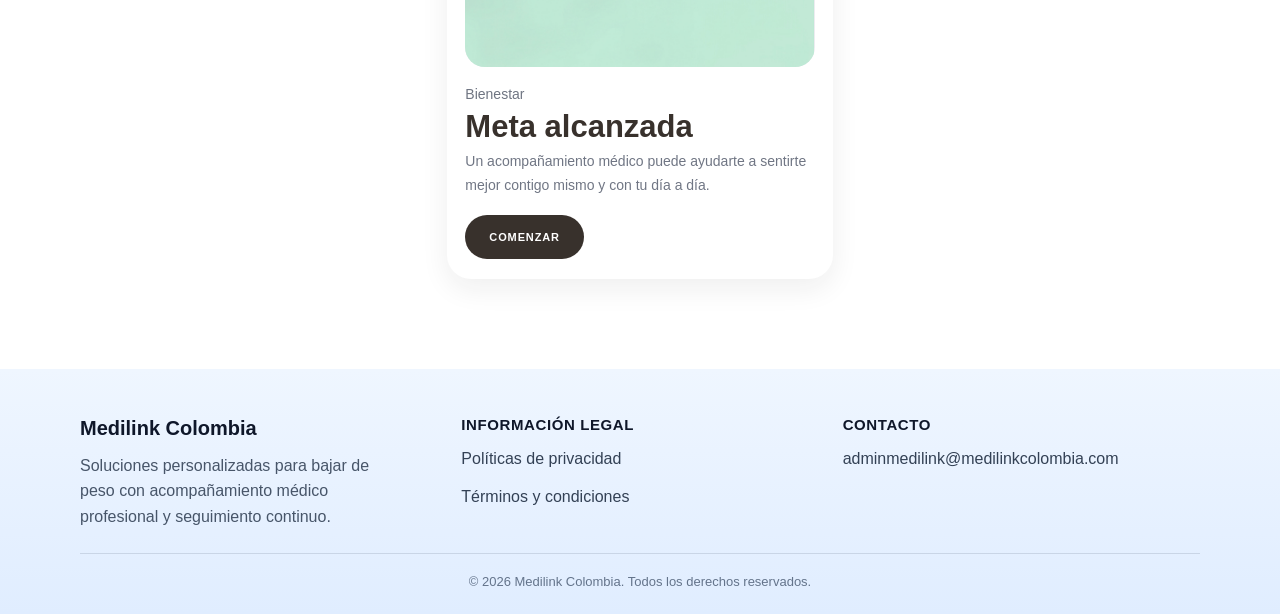
==== commit f356c0c0: "final" ====
--- a/index.html
+++ b/index.html
@@ -1441,7 +1441,7 @@
             ¿Quieres <span class="text-pastel-blue">alcanzar tu</span> peso ideal rápidamente?
           </h2>
           <p class="mlk-ideal-text">
-            No es magia, es <strong class="text-pastel-blue">ciencia metabólica</strong>. El GLP-1 es una hormona natural
+            No es magia, es <strong class="text-pastel-blue">ciencia metabólica</strong>. El GLP-1+GIP es una hormona natural
             que regula el apetito y el azúcar en sangre, <strong class="text-pastel-blue">mejorando el metabolismo</strong>
             y ayudando a reducir los antojos.
           </p>
